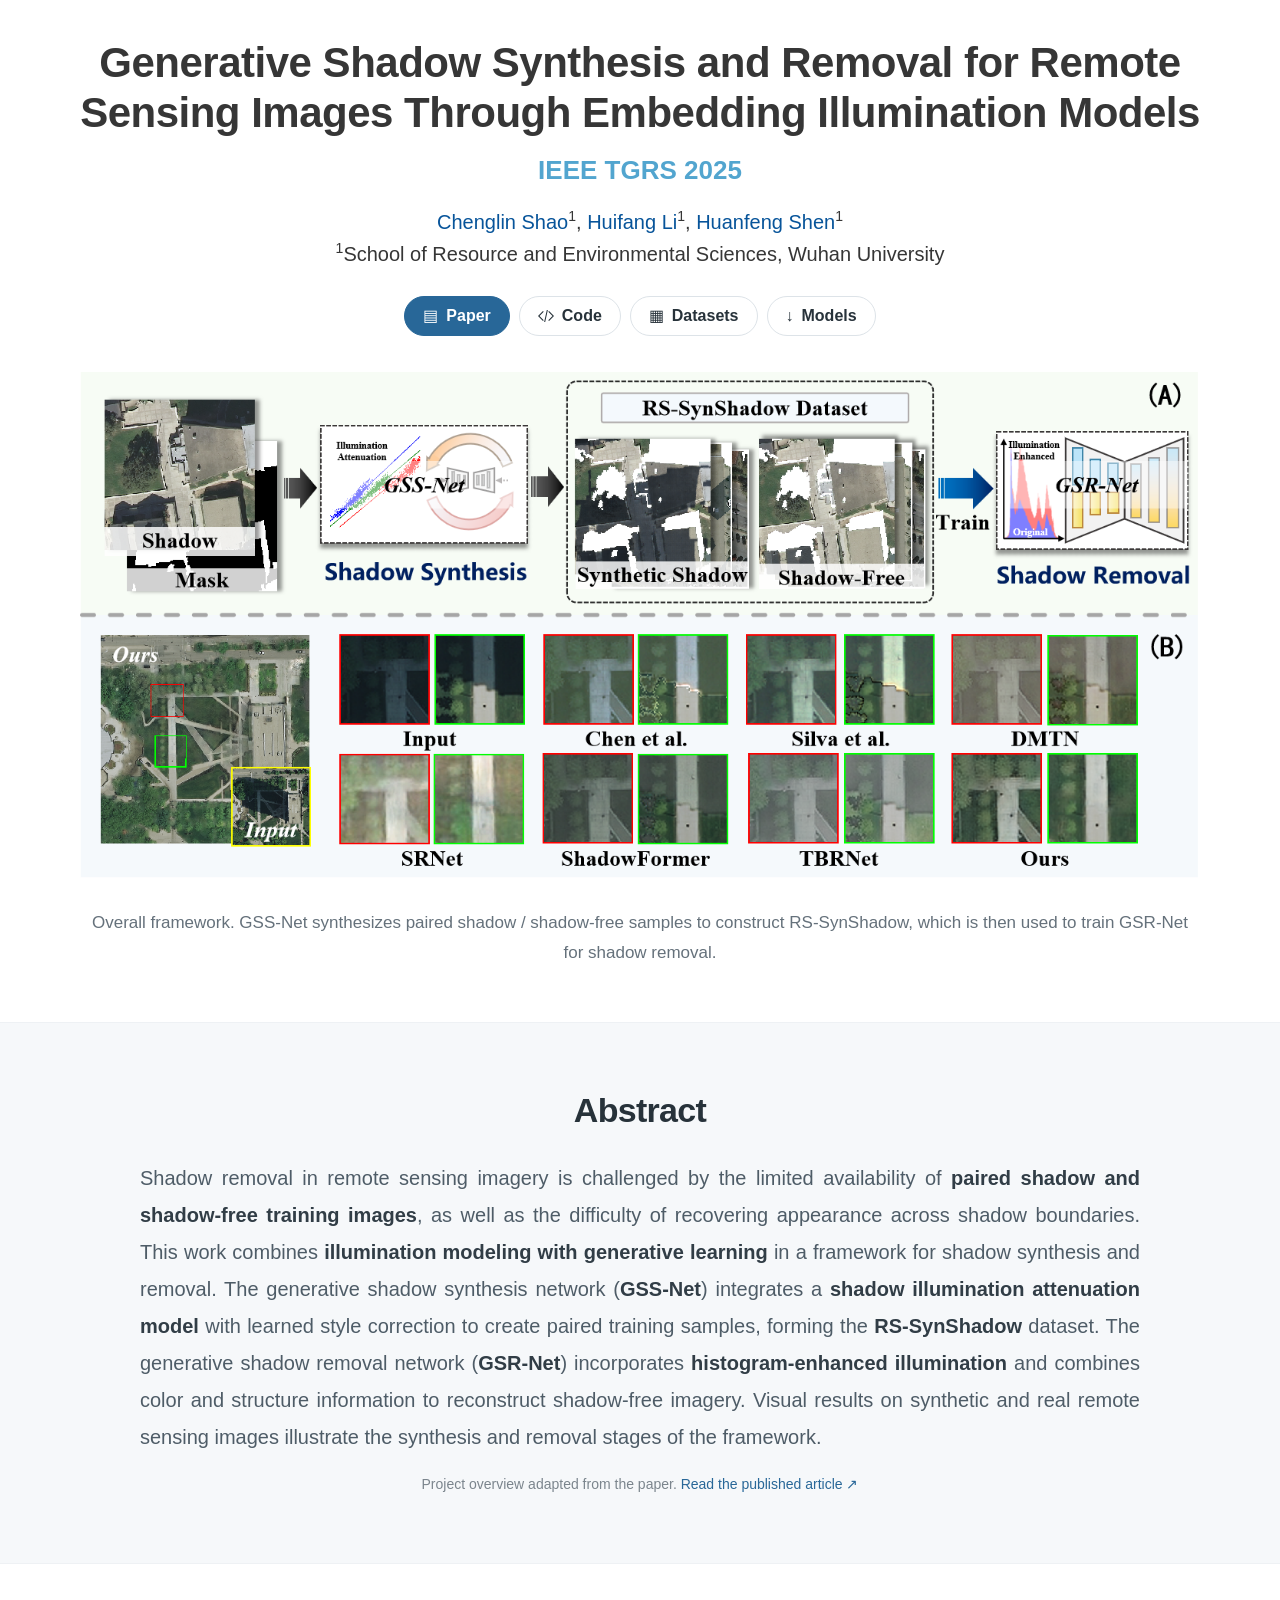
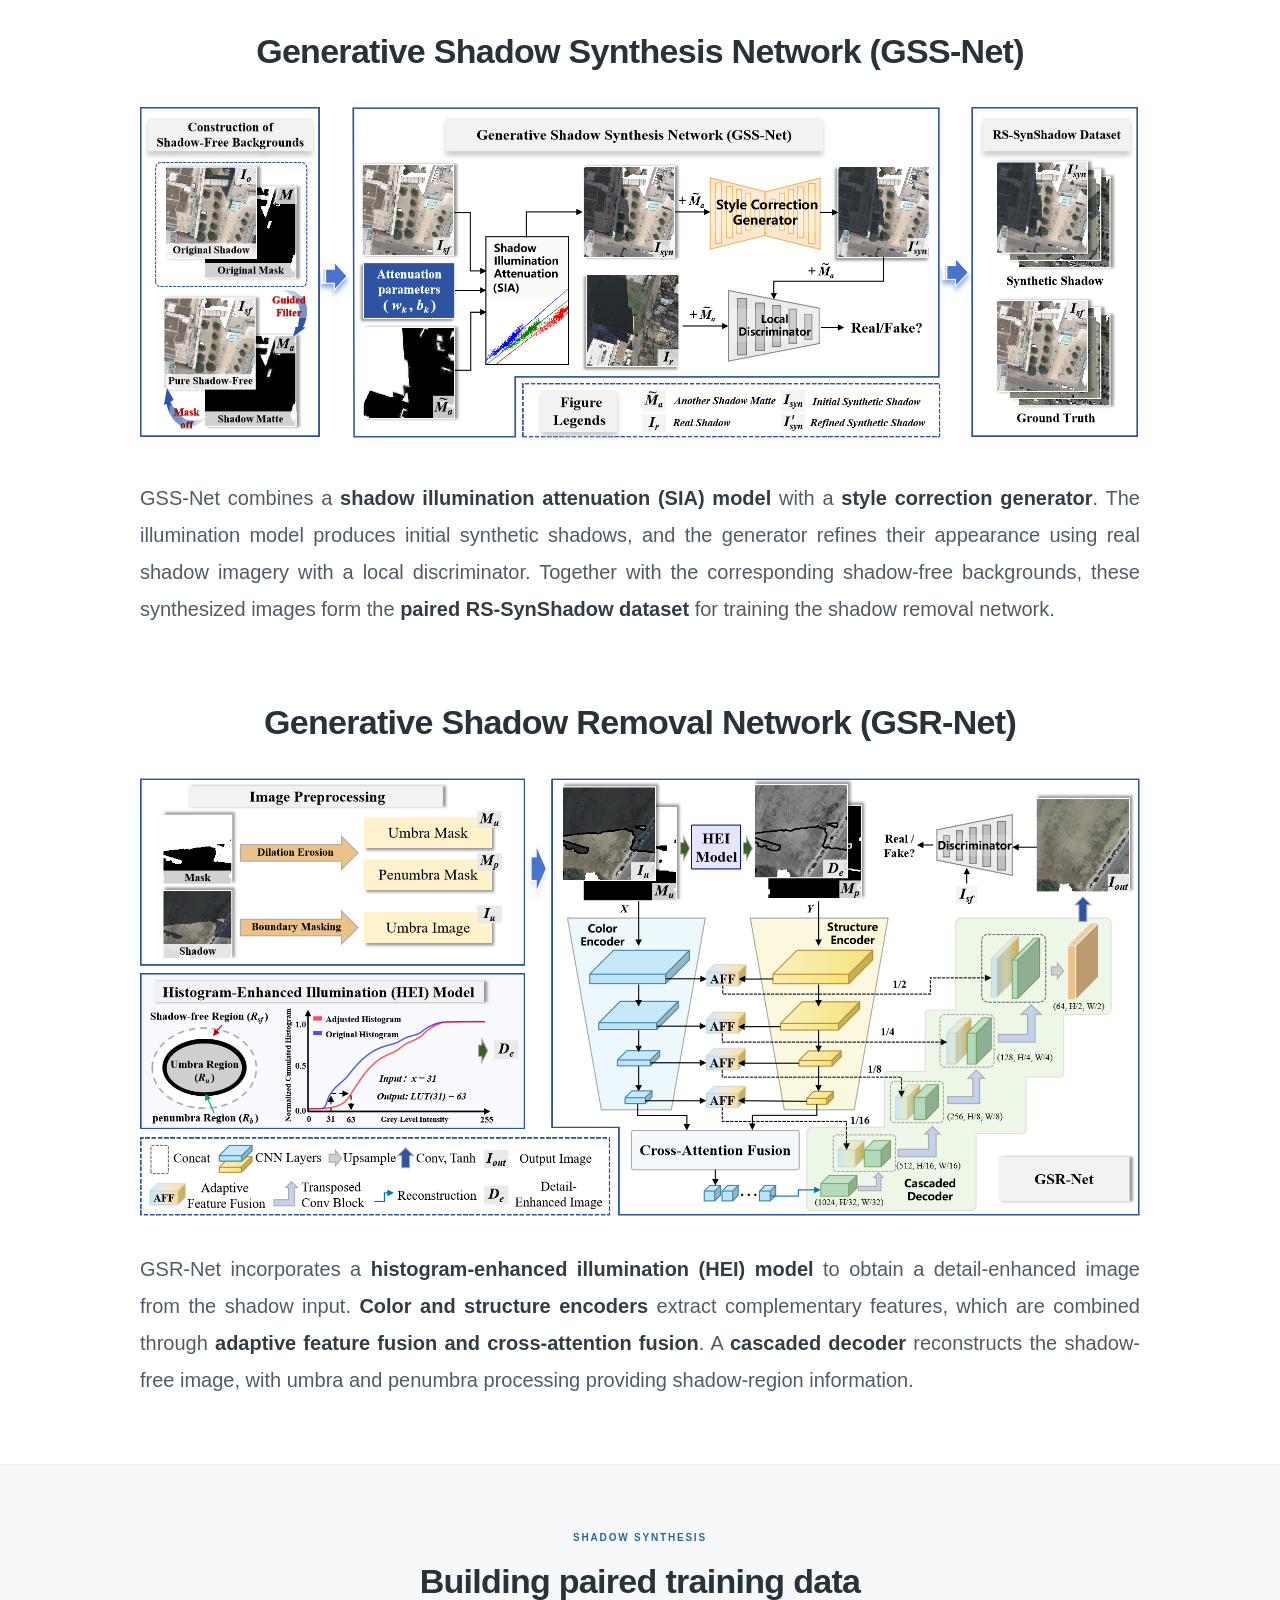
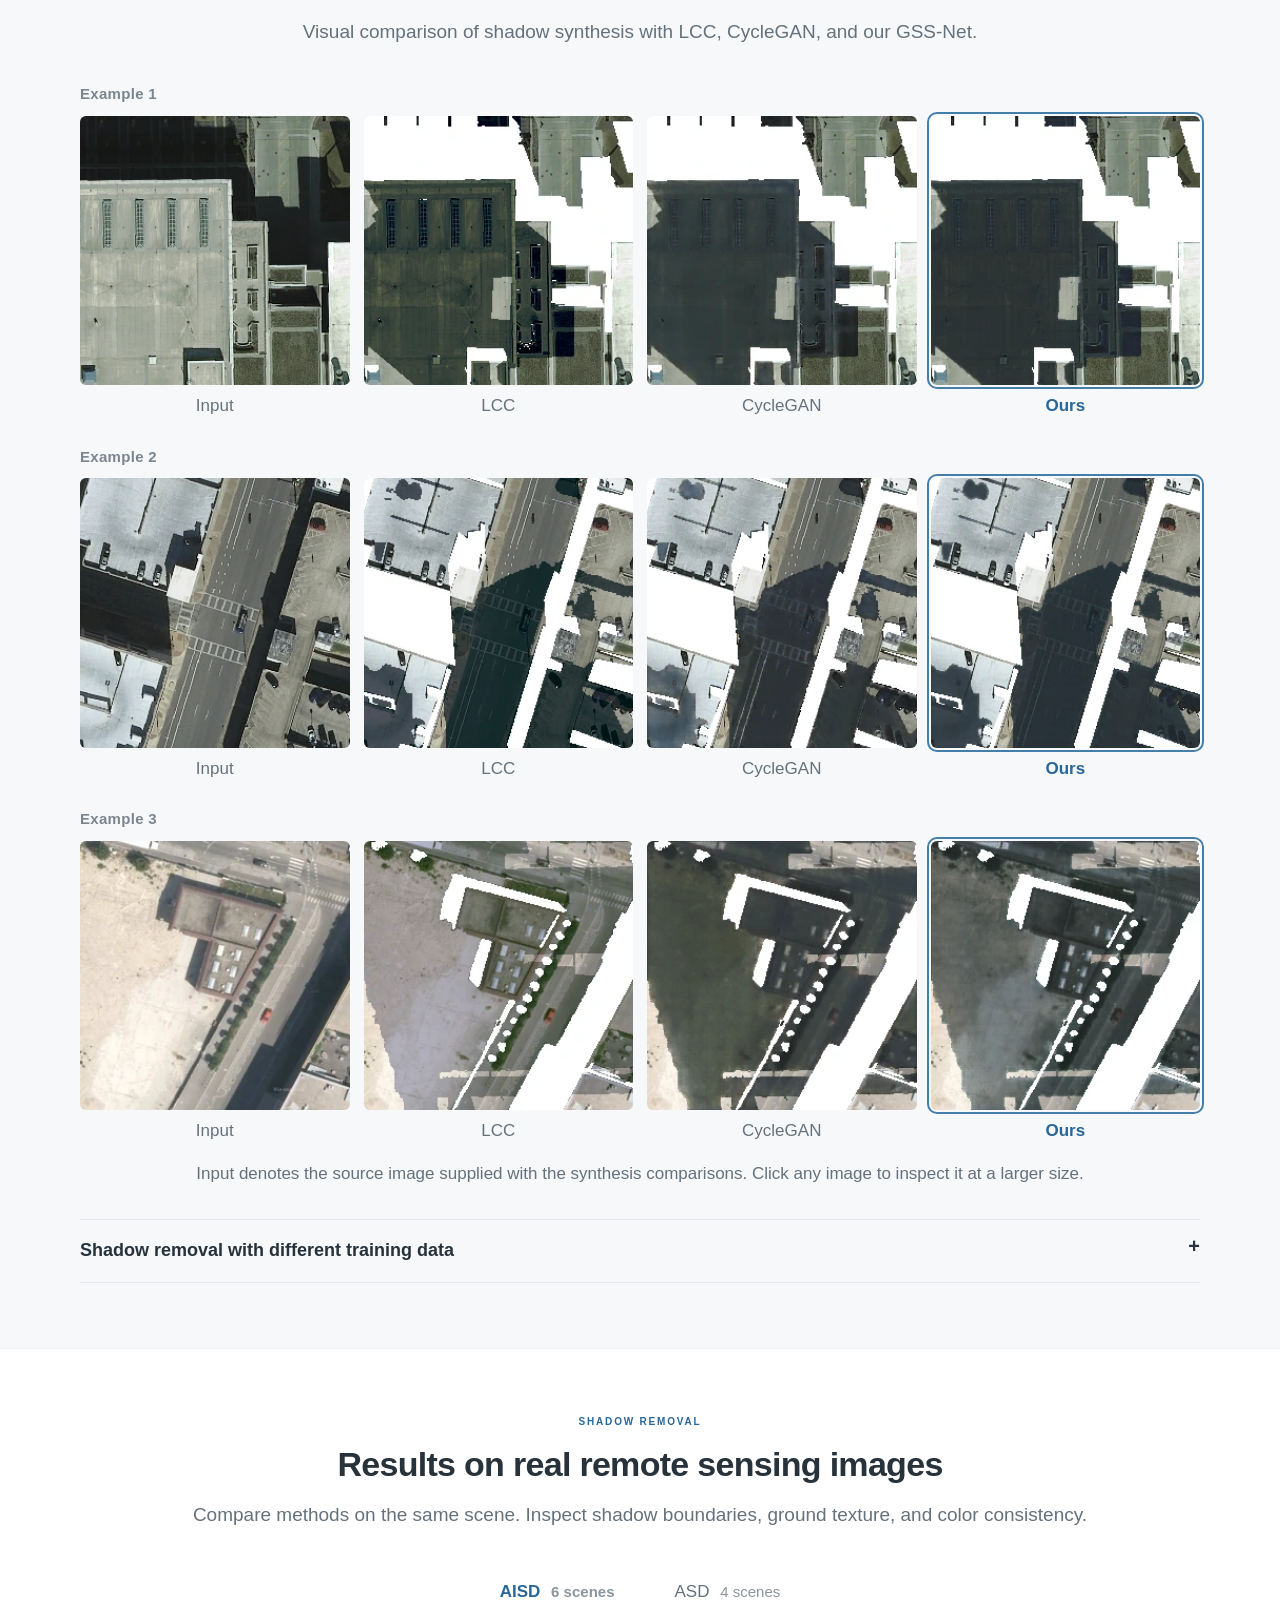
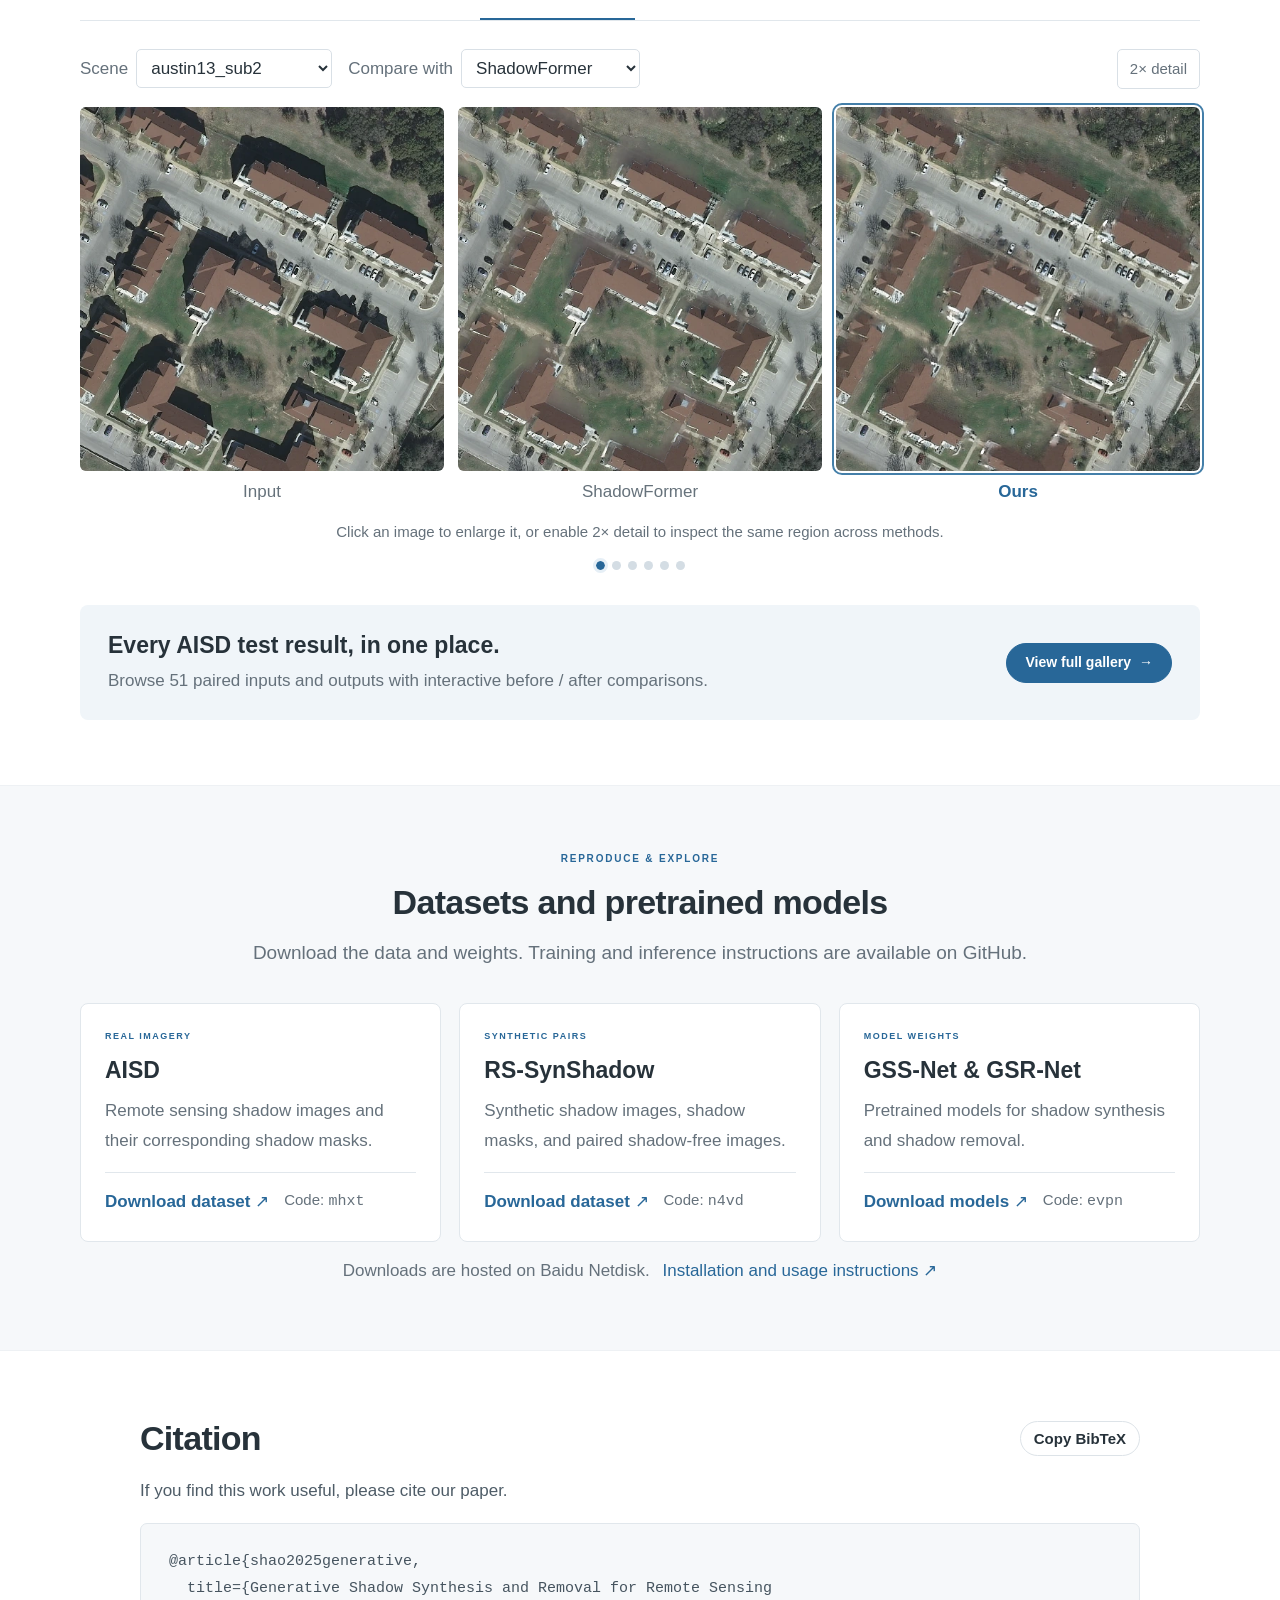
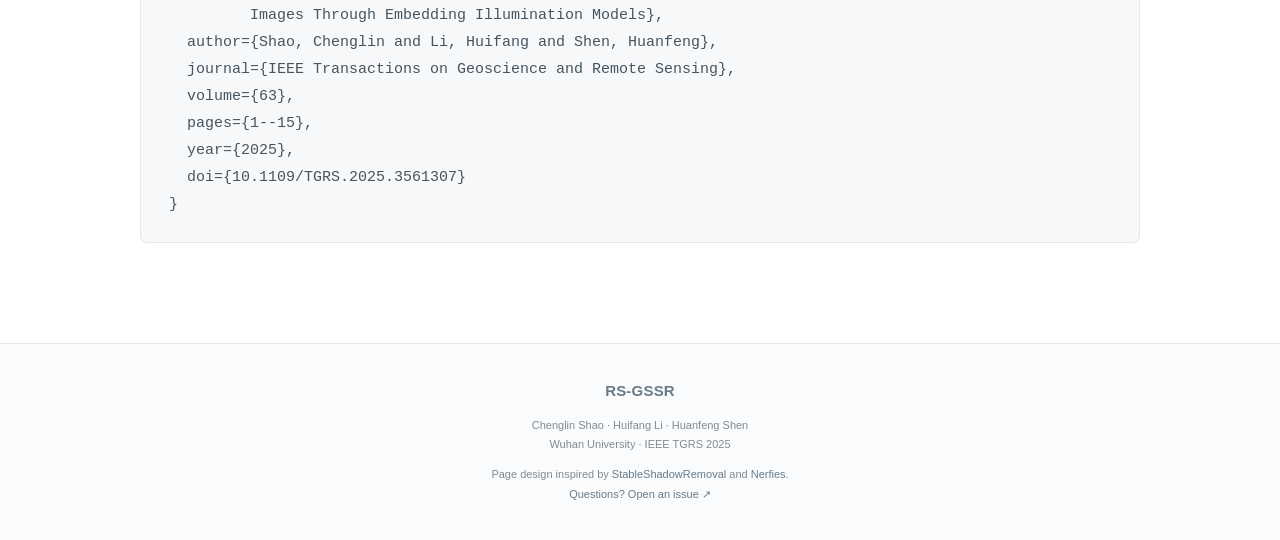
==== docs/index.html @ f8c89192 "Align network figures with explanations and emphasize key concepts" ====
<!doctype html>
<html lang="en">
<head>
  <meta charset="utf-8">
  <meta name="viewport" content="width=device-width, initial-scale=1">
  <meta name="description" content="RS-GSSR: Generative Shadow Synthesis and Removal for Remote Sensing Images Through Embedding Illumination Models. IEEE TGRS 2025. Explore interactive comparisons and all 51 AISD test results.">
  <meta property="og:title" content="RS-GSSR · Shadow Synthesis and Removal">
  <meta property="og:description" content="Illumination modeling meets generative learning for remote sensing imagery. IEEE TGRS 2025.">
  <meta property="og:image" content="https://fzzfrs.github.io/RS-GSSR/assets/social-preview.jpg">
  <meta property="og:url" content="https://fzzfrs.github.io/RS-GSSR/">
  <link rel="canonical" href="https://fzzfrs.github.io/RS-GSSR/">
  <meta name="theme-color" content="#ffffff">
  <title>RS-GSSR | Remote Sensing Shadow Synthesis & Removal</title>
  <link rel="icon" href="favicon.svg" type="image/svg+xml">
  <link rel="stylesheet" href="style.css">
  <link rel="stylesheet" href="publication-header.css">
  <link rel="stylesheet" href="project-content.css?v=20261017-aligned">
  <script src="data.js" defer></script>
  <script src="app.js?v=20261017-framework" defer></script>
</head>
<body class="project-page">
<a class="skip-link" href="#main">Skip to content</a>
<main id="main">
  <section class="hero container">
    <div class="publication-header">
      <h1>Generative Shadow Synthesis and Removal for Remote Sensing Images Through Embedding Illumination Models</h1>
      <p class="venue">IEEE TGRS 2025</p>
      <p class="authors"><span class="author">Chenglin Shao<sup>1</sup></span>, <span class="author"><a href="https://jszy.whu.edu.cn/lihuifang1/en/index/428344/list/index.htm" target="_blank" rel="noopener">Huifang Li</a><sup>1</sup></span>, <span class="author"><a href="https://jszy.whu.edu.cn/shenhuanfeng/zh_CN/index/249089/list/index.htm" target="_blank" rel="noopener">Huanfeng Shen</a><sup>1</sup></span></p>
      <p class="affiliation"><sup>1</sup>School of Resource and Environmental Sciences, Wuhan University</p>
    </div>
    <div class="resource-buttons">
      <a class="button primary" href="https://doi.org/10.1109/TGRS.2025.3561307" target="_blank" rel="noopener"><span aria-hidden="true">▤</span> Paper</a>
      <a class="button" href="https://github.com/fzzfRS/RS-GSSR" target="_blank" rel="noopener"><svg viewBox="0 0 24 24" aria-hidden="true"><path d="M8 5 1 12l7 7m8-14 7 7-7 7M14 3l-4 18"/></svg> Code</a>
      <a class="button" href="#resources"><span aria-hidden="true">▦</span> Datasets</a>
      <a class="button" href="https://pan.baidu.com/s/1l7E_-O6QMoDE_fk4E7_O1A?pwd=evpn" target="_blank" rel="noopener"><span aria-hidden="true">↓</span> Models</a>
    </div>
    <figure class="paper-figure framework-figure"><button class="figure-zoom" data-figure="overview" aria-label="Enlarge framework overview"><img src="assets/figures/overview.webp" width="1460" height="660" alt="Overall framework: GSS-Net shadow synthesis, RS-SynShadow dataset construction, and GSR-Net shadow removal, with visual comparisons." fetchpriority="high"></button><figcaption>Overall framework. GSS-Net synthesizes paired shadow / shadow-free samples to construct RS-SynShadow, which is then used to train GSR-Net for shadow removal.</figcaption></figure>
  </section>

  <section id="abstract" class="section muted-section"><div class="reading-width">
    <h2>Abstract</h2>
    <p>Shadow removal in remote sensing imagery is challenged by the limited availability of <strong>paired shadow and shadow-free training images</strong>, as well as the difficulty of recovering appearance across shadow boundaries. This work combines <strong>illumination modeling with generative learning</strong> in a framework for shadow synthesis and removal. The generative shadow synthesis network (<strong>GSS-Net</strong>) integrates a <strong>shadow illumination attenuation model</strong> with learned style correction to create paired training samples, forming the <strong>RS-SynShadow</strong> dataset. The generative shadow removal network (<strong>GSR-Net</strong>) incorporates <strong>histogram-enhanced illumination</strong> and combines color and structure information to reconstruct shadow-free imagery. Visual results on synthetic and real remote sensing images illustrate the synthesis and removal stages of the framework.</p>
    <p class="abstract-note">Project overview adapted from the paper. <a href="https://doi.org/10.1109/TGRS.2025.3561307" target="_blank" rel="noopener">Read the published article ↗</a></p>
  </div></section>

  <section id="method" class="section container">
    <article id="gss-net" class="network-method">
      <div class="section-heading"><h2>Generative Shadow Synthesis Network (GSS-Net)</h2></div>
      <figure class="paper-figure"><button class="figure-zoom" data-figure="synthesis" aria-label="Enlarge GSS-Net architecture"><img src="assets/figures/synthesis.webp" width="1963" height="662" loading="lazy" alt="GSS-Net architecture: shadow-free background construction, shadow illumination attenuation, style correction, and local discriminator."></button></figure>
      <p class="method-description">GSS-Net combines a <strong>shadow illumination attenuation (SIA) model</strong> with a <strong>style correction generator</strong>. The illumination model produces initial synthetic shadows, and the generator refines their appearance using real shadow imagery with a local discriminator. Together with the corresponding shadow-free backgrounds, these synthesized images form the <strong>paired RS-SynShadow dataset</strong> for training the shadow removal network.</p>
    </article>
    <article id="gsr-net" class="network-method">
      <div class="section-heading"><h2>Generative Shadow Removal Network (GSR-Net)</h2></div>
      <figure class="paper-figure"><button class="figure-zoom" data-figure="removal" aria-label="Enlarge GSR-Net architecture"><img src="assets/figures/removal.webp" width="1916" height="838" loading="lazy" alt="GSR-Net architecture with umbra and penumbra processing, histogram-enhanced illumination, color and structure encoders, and cascaded decoder."></button></figure>
      <p class="method-description">GSR-Net incorporates a <strong>histogram-enhanced illumination (HEI) model</strong> to obtain a detail-enhanced image from the shadow input. <strong>Color and structure encoders</strong> extract complementary features, which are combined through <strong>adaptive feature fusion and cross-attention fusion</strong>. A <strong>cascaded decoder</strong> reconstructs the shadow-free image, with umbra and penumbra processing providing shadow-region information.</p>
    </article>
  </section>

  <section id="synthesis" class="section muted-section"><div class="container">
    <div class="section-heading"><span class="eyebrow">SHADOW SYNTHESIS</span><h2>Building paired training data</h2><p>Visual comparison of shadow synthesis with LCC, CycleGAN, and our GSS-Net.</p></div>
    <div id="synthesis-results"></div>
    <p class="figure-caption">Input denotes the source image supplied with the synthesis comparisons. Click any image to inspect it at a larger size.</p>
    <details class="architecture synthetic-extra"><summary>Shadow removal with different training data <span aria-hidden="true">+</span></summary><div class="architecture-content"><p class="subtle">Additional paper comparisons, using the training-data labels supplied with the original results.</p><div id="synthetic-removal-results"></div></div></details>
  </div></section>

  <section id="results" class="section container">
    <div class="section-heading"><span class="eyebrow">SHADOW REMOVAL</span><h2>Results on real remote sensing images</h2><p>Compare methods on the same scene. Inspect shadow boundaries, ground texture, and color consistency.</p></div>
    <div class="dataset-tabs" role="tablist" aria-label="Result dataset"><button id="tab-aisd" class="dataset-tab active" role="tab" aria-selected="true" aria-controls="panel-aisd" data-dataset="aisd">AISD <span>6 scenes</span></button><button id="tab-asd" class="dataset-tab" role="tab" aria-selected="false" aria-controls="panel-asd" tabindex="-1" data-dataset="asd">ASD <span>4 scenes</span></button></div>
    <div id="panel-aisd" role="tabpanel" aria-labelledby="tab-aisd" class="dataset-panel"></div><div id="panel-asd" role="tabpanel" aria-labelledby="tab-asd" class="dataset-panel" hidden></div>
    <div class="gallery-callout"><div><h3>Every AISD test result, in one place.</h3><p>Browse 51 paired inputs and outputs with interactive before / after comparisons.</p></div><a class="button primary" href="gallery.html">View full gallery <span aria-hidden="true">→</span></a></div>
  </section>

  <section id="resources" class="section muted-section"><div class="container">
    <div class="section-heading"><span class="eyebrow">REPRODUCE & EXPLORE</span><h2>Datasets and pretrained models</h2><p>Download the data and weights. Training and inference instructions are available on GitHub.</p></div>
    <div class="downloads"><article><span class="download-type">REAL IMAGERY</span><h3>AISD</h3><p>Remote sensing shadow images and their corresponding shadow masks.</p><div class="download-bottom"><a href="https://pan.baidu.com/s/19AtO2Y7r5wDZs0PQgA5eug" target="_blank" rel="noopener">Download dataset ↗</a><span>Code: <strong>mhxt</strong></span></div></article><article><span class="download-type">SYNTHETIC PAIRS</span><h3>RS-SynShadow</h3><p>Synthetic shadow images, shadow masks, and paired shadow-free images.</p><div class="download-bottom"><a href="https://pan.baidu.com/s/1iKLqdXszWA9wjqGS_S7h7A?pwd=n4vd" target="_blank" rel="noopener">Download dataset ↗</a><span>Code: <strong>n4vd</strong></span></div></article><article><span class="download-type">MODEL WEIGHTS</span><h3>GSS-Net & GSR-Net</h3><p>Pretrained models for shadow synthesis and shadow removal.</p><div class="download-bottom"><a href="https://pan.baidu.com/s/1l7E_-O6QMoDE_fk4E7_O1A?pwd=evpn" target="_blank" rel="noopener">Download models ↗</a><span>Code: <strong>evpn</strong></span></div></article></div>
    <p class="figure-caption">Downloads are hosted on Baidu Netdisk. <a href="https://github.com/fzzfRS/RS-GSSR#-environment-and-installation" target="_blank" rel="noopener">Installation and usage instructions ↗</a></p>
  </div></section>

  <section id="citation" class="section reading-width"><div class="citation-heading"><h2>Citation</h2><button id="copy-citation" class="button small" type="button">Copy BibTeX</button></div><p>If you find this work useful, please cite our paper.</p>
<pre class="citation"><code id="bibtex">@article{shao2025generative,
  title={Generative Shadow Synthesis and Removal for Remote Sensing
         Images Through Embedding Illumination Models},
  author={Shao, Chenglin and Li, Huifang and Shen, Huanfeng},
  journal={IEEE Transactions on Geoscience and Remote Sensing},
  volume={63},
  pages={1--15},
  year={2025},
  doi={10.1109/TGRS.2025.3561307}
}</code></pre><p id="copy-status" class="copy-status" role="status"></p></section>
</main>
<footer class="footer"><a class="wordmark" href="index.html">RS-GSSR</a><p>Chenglin Shao · Huifang Li · Huanfeng Shen<br>Wuhan University · IEEE TGRS 2025</p><p>Page design inspired by <a href="https://hiahia1369.github.io/project/StableShadowRemoval/" target="_blank" rel="noopener">StableShadowRemoval</a> and <a href="https://nerfies.github.io/" target="_blank" rel="noopener">Nerfies</a>.<br><a href="https://github.com/fzzfRS/RS-GSSR/issues" target="_blank" rel="noopener">Questions? Open an issue ↗</a></p></footer>
<dialog id="image-dialog" aria-label="Enlarged figure"><button class="dialog-close" aria-label="Close enlarged figure">×</button><img alt=""><p></p></dialog>
</body></html>
---- docs/style.css ----
:root{--ink:#27323a;--subtle:#65717b;--blue:#286798;--blue-dark:#1e537e;--line:#e1e7ec;--wash:#f6f8fa;--radius:8px}*{box-sizing:border-box}html{scroll-behavior:smooth;scroll-padding-top:84px}body{margin:0;background:#fff;color:var(--ink);font-family:Inter,"Segoe UI",Arial,sans-serif;font-size:16px;line-height:1.65}a{color:var(--blue);text-decoration:none}a:hover{text-decoration:underline}button,input,select{font:inherit}button,a,input,select,summary{-webkit-tap-highlight-color:transparent}:focus-visible{outline:3px solid #5ba2d4;outline-offset:4px}button{cursor:pointer}img{display:block;max-width:100%;height:auto}figure{margin:0}h1,h2,h3,p{margin-top:0}h2{font-size:30px;line-height:1.25;letter-spacing:-.7px;font-weight:650}h3{font-size:18px;line-height:1.4;font-weight:600}p{margin-bottom:16px}.container{width:min(1120px,calc(100% - 64px));margin-inline:auto}.reading-width{width:min(840px,calc(100% - 64px));margin-inline:auto}.site-header{height:62px;border-bottom:1px solid var(--line);background:rgba(255,255,255,.97);position:sticky;top:0;z-index:20;backdrop-filter:blur(12px)}.nav-wrap{height:100%;width:min(1200px,calc(100% - 48px));margin:auto;display:flex;align-items:center;justify-content:space-between;gap:20px}.wordmark{color:var(--ink);font-weight:750;letter-spacing:.2px;font-size:17px;display:inline-flex;align-items:center;gap:9px;white-space:nowrap}.wordmark:hover{text-decoration:none}.brand-symbol{width:20px;height:20px;border-radius:4px;background:linear-gradient(90deg,#657d6b 0 45%,white 45% 55%,#c5d8af 55%);border:1px solid #a4b4a2}.nav-links{display:flex;gap:27px;font-size:13px}.nav-links a{color:#5b6872}.nav-links a:last-child{color:var(--blue);font-weight:600}.hero{text-align:center;padding-top:44px;padding-bottom:54px}.venue{color:var(--blue);font-size:11px;font-weight:700;letter-spacing:1.65px;margin-bottom:19px}.hero h1{font-size:37px;line-height:1.22;font-weight:650;letter-spacing:-1.2px;margin-bottom:22px;color:#243039}.hero h1 span{font-size:.87em;font-weight:500;color:#4d5b65}.authors{display:flex;gap:26px;justify-content:center;font-size:18px;margin-bottom:3px}.authors span{color:var(--blue)}.affiliation{font-size:14px;color:var(--subtle);margin-bottom:23px}.resource-buttons{display:flex;gap:9px;justify-content:center;margin-bottom:36px}.button{display:inline-flex;align-items:center;justify-content:center;gap:8px;min-height:40px;padding:8px 18px;border-radius:24px;border:1px solid #dde3e8;background:white;color:var(--ink);font-size:14px;font-weight:550;line-height:1.4;white-space:nowrap;transition:background .15s,transform .15s}.button:hover{background:#eef3f7;text-decoration:none;transform:translateY(-1px)}.button svg{width:16px;height:16px;fill:none;stroke:currentColor;stroke-width:1.6}.button.primary{background:var(--blue);border-color:var(--blue);color:white}.button.primary:hover{background:var(--blue-dark)}.hero-showcase{display:grid;grid-template-columns:repeat(3,1fr);gap:16px}.hero-example{min-width:0}.hero-example>p{font-size:12px;text-align:left;color:var(--subtle);margin:7px 0 0}.compare{position:relative;aspect-ratio:1;overflow:hidden;background:#e5eae8;border-radius:var(--radius);isolation:isolate;--split:50%}.compare>img{position:absolute;width:100%;height:100%;inset:0;object-fit:contain}.compare>.compare-input{clip-path:inset(0 calc(100% - var(--split)) 0 0);z-index:1}.compare::after{content:"";position:absolute;top:0;bottom:0;left:var(--split);width:2px;background:white;box-shadow:0 0 3px #0006;z-index:2;pointer-events:none}.compare-label{position:absolute;top:12px;left:12px;background:#17252bc9;color:white;padding:3px 9px;border-radius:4px;font-size:11px;letter-spacing:.2px;z-index:3;pointer-events:none}.compare-label.after{left:auto;right:12px;background:#fffef2eb;color:#27382c}.compare-handle{position:absolute;top:50%;left:var(--split);transform:translate(-50%,-50%);width:34px;height:34px;background:#fffc;border:2px solid white;color:#344b56;border-radius:50%;display:grid;place-items:center;font-size:19px;z-index:4;box-shadow:0 1px 8px #0003;pointer-events:none}.compare input[type=range]{position:absolute;inset:0;width:100%;height:100%;opacity:0;margin:0;cursor:ew-resize;z-index:5;touch-action:pan-y}.compare:focus-within{outline:3px solid #75b3df;outline-offset:3px}.figure-caption{font-size:12px;line-height:1.65;text-align:center;color:var(--subtle);margin:14px 0 0}.figure-caption a{margin-left:8px}.drag-icon{font-size:17px;margin-right:5px}.hero-summary{font-size:19px;font-weight:550;margin:28px 0 0;line-height:1.65}.hero-summary span{font-size:14px;font-weight:400;color:var(--subtle)}.section{padding-top:65px;padding-bottom:65px}.muted-section{background:var(--wash);border-top:1px solid #eef1f4;border-bottom:1px solid #eef1f4}.reading-width h2{text-align:center}.reading-width>p{text-align:justify;color:#4e5c67;line-height:1.9}.abstract-note{font-size:12px!important;text-align:center!important;margin-bottom:0!important;color:#7b858d!important}.section-heading{text-align:center;max-width:860px;margin:0 auto 34px}.section-heading h2{margin-bottom:12px}.section-heading p{font-size:15px;color:var(--subtle);margin-bottom:0}.eyebrow{display:block;color:var(--blue);font-size:10px;font-weight:750;letter-spacing:1.8px;margin-bottom:12px}.paper-figure{border:1px solid var(--line);padding:16px 16px 11px;border-radius:8px;background:white}.figure-zoom{padding:0;background:transparent;border:0;width:100%;cursor:zoom-in}.paper-figure figcaption{font-size:12px;color:var(--subtle);text-align:center;margin-top:14px}.method-notes{display:grid;grid-template-columns:1fr 1fr;gap:44px;margin-top:30px}.method-notes h3{font-size:16px;margin-bottom:10px}.method-notes h3 span{font-size:12px;color:var(--blue);margin-right:9px}.method-notes p{font-size:14px;color:var(--subtle);margin-bottom:0}.architecture{margin-top:30px;border-top:1px solid var(--line);border-bottom:1px solid var(--line)}.architecture summary{cursor:pointer;padding:16px 0;list-style:none;font-size:14px;font-weight:550;display:flex;justify-content:space-between}.architecture summary::-webkit-details-marker{display:none}.architecture summary span{font-size:20px;line-height:1}.architecture[open] summary span{transform:rotate(45deg)}.architecture-content{padding:10px 0 24px}.architecture-content h3{margin-top:18px}.architecture-content img{background:white}.subtle{color:var(--subtle);font-size:13px}.synthesis-row{margin-top:24px}.synthesis-row:first-child{margin-top:0}.image-grid{display:grid;grid-template-columns:repeat(var(--cols,4),1fr);gap:14px}.result-cell{min-width:0;margin:0}.image-button{position:relative;overflow:hidden;border:0;border-radius:6px;background:#e8edeb;padding:0;display:block;width:100%;aspect-ratio:1;cursor:zoom-in}.image-button img{width:100%;height:100%;object-fit:contain}.result-cell figcaption{text-align:center;margin-top:7px;font-size:12px;color:#66727b}.result-cell.ours figcaption{font-weight:700;color:var(--blue)}.result-cell.ours .image-button{outline:2px solid #447fa9;outline-offset:2px}.example-label{font-size:11px;font-weight:650;color:#7b858e;margin-bottom:9px;letter-spacing:.3px}.synthetic-extra .image-grid{gap:10px}.dataset-tabs{display:flex;justify-content:center;border-bottom:1px solid var(--line);gap:20px;margin-bottom:28px}.dataset-tab{padding:12px 20px;background:transparent;border:0;border-bottom:2px solid transparent;color:var(--subtle);font-size:15px}.dataset-tab span{font-size:11px;margin-left:6px;color:#8a959d}.dataset-tab.active{color:var(--blue);border-bottom-color:var(--blue);font-weight:650}.dataset-panel[hidden]{display:none}.comparison-controls{display:flex;gap:16px;align-items:center;flex-wrap:wrap;margin-bottom:18px}.comparison-controls label{font-size:12px;color:var(--subtle);display:flex;gap:8px;align-items:center}.comparison-controls select,select,input[type=search]{border:1px solid #d9e0e6;border-radius:5px;color:var(--ink);background:white;padding:8px 30px 8px 10px;font-size:13px;max-width:100%}.detail-toggle{margin-left:auto;border:1px solid #d9e0e6;border-radius:5px;background:white;color:var(--subtle);padding:7px 12px;font-size:12px}.detail-toggle[aria-pressed=true]{background:#e8f1f8;color:var(--blue);border-color:#91b7d2}.comparison-grid{--cols:3}.comparison-grid.detail-mode img{transform:scale(2);transform-origin:var(--origin,50% 50%)}.detail-help{font-size:12px;color:var(--subtle);text-align:center;margin:14px 0 0;min-height:20px}.scene-pills{display:flex;gap:7px;flex-wrap:wrap;justify-content:center;margin-top:16px}.scene-pill{width:9px;height:9px;padding:0;background:#d4dde4;border:0;border-radius:50%}.scene-pill.active{background:var(--blue);outline:3px solid #e6eff6}.gallery-callout{margin-top:35px;padding:24px 28px;border-radius:8px;background:#f0f5f9;display:flex;justify-content:space-between;align-items:center;gap:24px}.gallery-callout h3{font-size:17px;margin:0 0 5px}.gallery-callout p{font-size:13px;color:var(--subtle);margin:0}.downloads{display:grid;grid-template-columns:repeat(3,1fr);gap:18px}.downloads article{border:1px solid var(--line);background:white;border-radius:8px;padding:25px 24px;display:flex;flex-direction:column}.download-type{font-size:9px;font-weight:750;letter-spacing:1.5px;color:var(--blue);margin-bottom:10px}.downloads h3{font-size:20px;margin-bottom:10px}.downloads p{font-size:13px;color:var(--subtle);line-height:1.7;flex:1}.download-bottom{border-top:1px solid var(--line);padding-top:15px;display:flex;flex-wrap:wrap;gap:6px 15px;align-items:center}.download-bottom a{font-size:13px;font-weight:550}.download-bottom span{color:var(--subtle);font-size:11px}.download-bottom strong{font-weight:500;font-family:monospace}.citation-heading{display:flex;justify-content:space-between;align-items:center;margin-bottom:15px}.citation-heading h2{margin:0}.button.small{min-height:34px;padding:6px 13px;font-size:12px}.citation-heading+p{font-size:14px;text-align:left}.citation{padding:24px 28px;background:var(--wash);border:1px solid var(--line);border-radius:7px;font-family:Consolas,monospace;font-size:12px;line-height:1.8;overflow-x:auto;color:#46545f}.copy-status{font-size:12px!important;text-align:right!important;min-height:20px;margin:0!important;line-height:1.4!important}.footer{padding:35px 30px;border-top:1px solid var(--line);background:#fafbfc;text-align:center;font-size:11px;color:#818a92}.footer>.wordmark{font-size:15px;margin-bottom:12px}.footer p{line-height:1.8;margin-bottom:10px}.footer p:last-child{margin-bottom:0}.footer a{color:#687b89}.footer.compact{display:flex;justify-content:center;gap:30px;padding:24px}.footer.compact p{margin:0}dialog{width:min(1400px,95vw);max-height:94vh;border:1px solid var(--line);border-radius:10px;padding:42px 20px 20px;box-shadow:0 15px 80px #0003}dialog::backdrop{background:#14222ccc;backdrop-filter:blur(4px)}dialog img{max-height:78vh;object-fit:contain;margin:auto}dialog p{text-align:center;font-size:13px;color:var(--subtle);margin:12px 0 0}.dialog-close{position:absolute;right:12px;top:6px;background:transparent;border:0;font-size:28px;color:#5f6c76;width:34px;height:34px}.back-link{font-size:13px}.gallery-main{padding-top:40px;padding-bottom:60px}.gallery-intro{margin-bottom:30px}.gallery-intro h1{font-size:34px;letter-spacing:-.8px;line-height:1.3;display:flex;gap:16px;align-items:center;margin-bottom:10px}.gallery-intro p{font-size:14px;color:var(--subtle);margin:0}.gallery-intro .eyebrow{margin-bottom:8px}.count-badge{font-size:11px;letter-spacing:0;font-weight:500;background:#eef4f8;border:1px solid #d8e5ed;color:var(--blue);padding:4px 9px;border-radius:15px}.gallery-layout{display:grid;grid-template-columns:240px 1fr;gap:30px;align-items:start}.scene-sidebar{border:1px solid var(--line);border-radius:8px;overflow:hidden;background:var(--wash)}.filter-controls{padding:15px;border-bottom:1px solid var(--line)}.filter-controls label{font-size:11px;font-weight:600;display:block;margin-bottom:5px}.filter-controls select,.filter-controls input{width:100%;height:36px}.filter-controls input{padding-right:10px;margin-top:9px}.filter-controls p{font-size:11px;color:var(--subtle);margin:8px 0 0}.scene-list{max-height:600px;overflow-y:auto;padding:8px;scrollbar-width:thin}.scene-item{display:flex;align-items:center;gap:10px;border:1px solid transparent;background:transparent;padding:6px;width:100%;border-radius:5px;text-align:left;margin-bottom:3px;min-height:62px}.scene-item:hover{background:#eaf0f5}.scene-item.active{background:#e5eef5;border-color:#b3cbdc}.scene-item img{width:50px;height:50px;object-fit:cover;border-radius:3px}.scene-item span{font-size:10px;overflow-wrap:anywhere;color:#4a5965;line-height:1.5}.scene-item span small{display:block;color:#83919b;font-size:10px}.gallery-viewer{min-width:0;position:sticky;top:86px}.viewer-heading{display:flex;justify-content:space-between;align-items:center;margin-bottom:16px;gap:15px}.viewer-heading h2{font-size:20px;letter-spacing:-.3px;margin:0;overflow-wrap:anywhere}.viewer-heading p{font-size:11px;color:var(--subtle);margin:3px 0 0}.scene-nav{display:flex;gap:7px}.icon-button{width:35px;height:35px;border:1px solid var(--line);border-radius:6px;background:white;color:var(--ink);flex-shrink:0}.icon-button:hover{background:var(--wash)}.icon-button:disabled{opacity:.4;cursor:default}.gallery-viewer .compare{max-width:720px;margin:auto}.viewer-bottom{display:flex;justify-content:space-between;gap:20px;font-size:11px;color:var(--subtle);margin-top:14px}.viewer-bottom a{white-space:nowrap}.gallery-empty{padding:60px 20px;text-align:center;font-size:14px;color:var(--subtle)}.sr-only,.skip-link{position:absolute;width:1px;height:1px;padding:0;margin:-1px;overflow:hidden;clip:rect(0,0,0,0);white-space:nowrap;border:0}.skip-link:focus{position:fixed;top:10px;left:10px;z-index:100;width:auto;height:auto;clip:auto;padding:10px;background:white}.gallery-viewer.empty .viewer-heading,.gallery-viewer.empty #gallery-comparison,.gallery-viewer.empty .viewer-bottom{display:none}body.dialog-open{overflow:hidden}
@media(min-width:1500px){.container{width:min(1180px,calc(100% - 80px))}.hero h1{font-size:40px}.gallery-layout{grid-template-columns:250px 1fr}}
@media(max-width:900px){.hero h1{font-size:31px}.desktop-break{display:none}.hero-showcase{gap:12px}.container{width:calc(100% - 40px)}.nav-links{gap:18px}.gallery-layout{grid-template-columns:200px 1fr;gap:20px}.viewer-bottom{flex-direction:column;gap:6px}.downloads{gap:12px}.downloads article{padding:20px 17px}.comparison-controls{gap:10px}.detail-toggle{margin-left:0}.hero{padding-top:34px}}
@media(max-width:640px){body{font-size:15px}.container,.reading-width{width:calc(100% - 32px)}.site-header{height:56px}.nav-wrap{width:calc(100% - 32px)}.nav-links{gap:16px}.nav-links a{display:none}.nav-links a:last-child{display:block}.hero{padding-top:29px;padding-bottom:35px}.venue{font-size:8px;line-height:1.8;letter-spacing:1.3px;max-width:320px;margin:0 auto 15px}.hero h1{font-size:27px;letter-spacing:-.8px;line-height:1.23;margin-bottom:18px}.hero h1 span{font-size:.82em}.authors{font-size:14px;gap:16px;flex-wrap:wrap;row-gap:0}.affiliation{font-size:11px;margin-top:6px;margin-bottom:20px}.resource-buttons{gap:6px;flex-wrap:wrap;margin-bottom:26px}.button{font-size:12px;padding:8px 13px;min-height:36px}.hero-showcase{grid-template-columns:1fr;gap:18px;max-width:400px;margin:auto}.hero-example:nth-child(n+2){display:none}.hero-example>p{text-align:center}.compare-label{font-size:10px;top:10px;left:10px}.compare-label.after{left:auto;right:10px}.figure-caption{font-size:11px}.figure-caption a{display:inline-block;margin-left:0}.hero-summary{font-size:16px;margin-top:23px}.hero-summary span{display:block;margin-top:6px;font-size:12px}.section{padding-top:40px;padding-bottom:40px}h2{font-size:25px}.reading-width>p{font-size:14px;line-height:1.85;text-align:left}.section-heading{margin-bottom:24px}.section-heading p{font-size:13px}.eyebrow{font-size:9px;margin-bottom:9px}.paper-figure{padding:7px}.paper-figure figcaption{font-size:10px;margin-top:8px;padding:0 5px 5px}.method-notes{grid-template-columns:1fr;gap:20px;margin-top:24px}.method-notes p{font-size:13px}.method-notes h3{font-size:15px;margin-bottom:7px}.image-grid{gap:8px;grid-template-columns:repeat(2,1fr)}.comparison-grid{grid-template-columns:repeat(3,1fr);gap:7px}.result-cell figcaption{font-size:10px;line-height:1.4}.image-button{border-radius:4px}.comparison-controls label{width:100%;justify-content:space-between}.comparison-controls select{max-width:75%;width:75%;font-size:12px}.detail-toggle{margin-left:auto}.dataset-tab{padding:10px 17px}.dataset-tabs{gap:10px;margin-bottom:20px}.dataset-tab span{font-size:10px}.gallery-callout{flex-direction:column;align-items:flex-start;padding:20px;gap:15px}.gallery-callout h3{font-size:16px}.downloads{grid-template-columns:1fr;gap:12px}.downloads article{padding:20px}.downloads p{margin-bottom:14px}.download-bottom{justify-content:space-between}.citation{padding:18px 15px;font-size:10px}.footer{padding:28px 20px}.gallery-intro h1{font-size:27px;flex-wrap:wrap;gap:10px}.gallery-main{padding-top:28px}.gallery-layout{display:flex;flex-direction:column-reverse;gap:25px}.gallery-viewer,.scene-sidebar{width:100%;position:static}.scene-list{display:grid;grid-template-columns:repeat(2,1fr);max-height:400px;gap:3px}.scene-item{margin:0;gap:7px}.filter-controls{display:grid;grid-template-columns:1fr 1fr;gap:7px}.filter-controls label{grid-column:1/-1;margin-bottom:0}.filter-controls input{margin:0}.filter-controls p{grid-column:1/-1;margin:0}.filter-controls select,.filter-controls input{min-width:0}.viewer-heading h2{font-size:17px}.viewer-bottom{font-size:10px}.gallery-page .compare{border-radius:6px}.footer.compact{gap:15px;font-size:10px}.synthetic-extra .image-grid{grid-template-columns:repeat(3,1fr)}}
@media(prefers-reduced-motion:reduce){html{scroll-behavior:auto}*,*::before,*::after{transition:none!important}}
---- docs/publication-header.css ----
/* Publication masthead, following the StableShadowRemoval reference. */
.hero {
  padding-top: 38px;
}

.publication-header {
  width: min(1320px, calc(100vw - 64px));
  margin-left: 50%;
  transform: translateX(-50%);
  text-align: center;
}

.publication-header h1 {
  margin: 0 0 12px;
  color: #363636;
  font-size: 42px;
  font-weight: 700;
  line-height: 1.2;
  letter-spacing: -0.5px;
  text-wrap: balance;
}

.publication-header .venue {
  margin: 0 0 17px;
  max-width: none;
  color: #52a5cf;
  font-size: 26px;
  font-weight: 600;
  line-height: 1.5;
  letter-spacing: 0;
}

.publication-header .authors {
  display: block;
  margin: 0;
  color: #363636;
  font-size: 20px;
  font-weight: 400;
  line-height: 1.5;
}

.publication-header .author {
  color: #07549a;
  white-space: nowrap;
}

.publication-header .author a {
  color: inherit;
}

.publication-header sup {
  color: #363636;
  font-size: 70%;
  line-height: 0;
  vertical-align: super;
}

.publication-header .affiliation {
  margin: 2px 0 27px;
  color: #363636;
  font-size: 20px;
  font-weight: 400;
  line-height: 1.5;
}

@media (max-width: 900px) {
  .publication-header {
    width: calc(100vw - 40px);
  }

  .publication-header h1 {
    font-size: 34px;
  }
}

@media (max-width: 640px) {
  .hero {
    padding-top: 28px;
  }

  .publication-header {
    width: 100%;
    margin-left: 0;
    transform: none;
  }

  .publication-header h1 {
    font-size: 28px;
    letter-spacing: -0.4px;
    margin-bottom: 12px;
  }

  .publication-header .venue {
    font-size: 23px;
    margin-bottom: 14px;
  }

  .publication-header .authors {
    font-size: 16px;
    line-height: 1.8;
  }

  .publication-header .affiliation {
    font-size: 16px;
    line-height: 1.5;
    margin: 3px 0 23px;
  }
}
---- docs/project-content.css ----
/* Larger reading typography for the academic project page. */
body {
  font-size: 18px;
}

h2 {
  font-size: 34px;
  line-height: 1.3;
}

.reading-width {
  width: min(1000px, calc(100% - 64px));
}

.reading-width > p,
.method-description {
  font-size: 20px;
  line-height: 1.85;
}

.resource-buttons .button {
  font-size: 16px;
}

.paper-figure {
  padding: 0;
  border: 0;
}

.framework-figure {
  margin-top: 8px;
}

.paper-figure figcaption,
.figure-caption {
  font-size: 17px;
  line-height: 1.75;
}

.paper-figure figcaption {
  margin-top: 20px;
}

.section-heading {
  max-width: 1050px;
}

.section-heading p {
  font-size: 19px;
  line-height: 1.75;
}

.network-method + .network-method {
  margin-top: 72px;
}

.network-method {
  width: 100%;
  max-width: 1000px;
  margin-inline: auto;
}

.network-method .paper-figure {
  width: 100%;
}

.method-description {
  max-width: 1000px;
  margin: 26px auto 0;
  color: #4e5c67;
  text-align: justify;
}

#abstract p strong,
.method-description strong {
  font-weight: 700;
  color: #313d46;
}

.result-cell figcaption,
.comparison-controls label,
.comparison-controls select,
.dataset-tab {
  font-size: 17px;
}

.dataset-tab span,
.detail-toggle,
.detail-help,
.example-label,
.subtle {
  font-size: 15px;
}

.architecture summary {
  font-size: 18px;
}

.downloads h3,
.gallery-callout h3 {
  font-size: 23px;
}

.downloads p,
.gallery-callout p {
  font-size: 17px;
  line-height: 1.75;
}

.download-bottom a,
.citation-heading + p {
  font-size: 17px;
}

.download-bottom span,
.citation,
.button.small {
  font-size: 15px;
}

.reading-width > .abstract-note {
  font-size: 14px !important;
}

@media (max-width: 640px) {
  h2 {
    font-size: 27px;
  }

  .reading-width {
    width: calc(100% - 32px);
  }

  .reading-width > p,
  .method-description {
    font-size: 18px;
    line-height: 1.8;
    text-align: left;
  }

  .resource-buttons .button {
    font-size: 14px;
  }

  .paper-figure figcaption,
  .figure-caption,
  .section-heading p {
    font-size: 16px;
  }

  .network-method .paper-figure {
    left: 0;
    width: 100%;
    transform: none;
  }

  .network-method + .network-method {
    margin-top: 46px;
  }

  .result-cell figcaption,
  .comparison-controls label,
  .comparison-controls select,
  .detail-help {
    font-size: 14px;
  }

  .downloads h3,
  .gallery-callout h3 {
    font-size: 21px;
  }
}
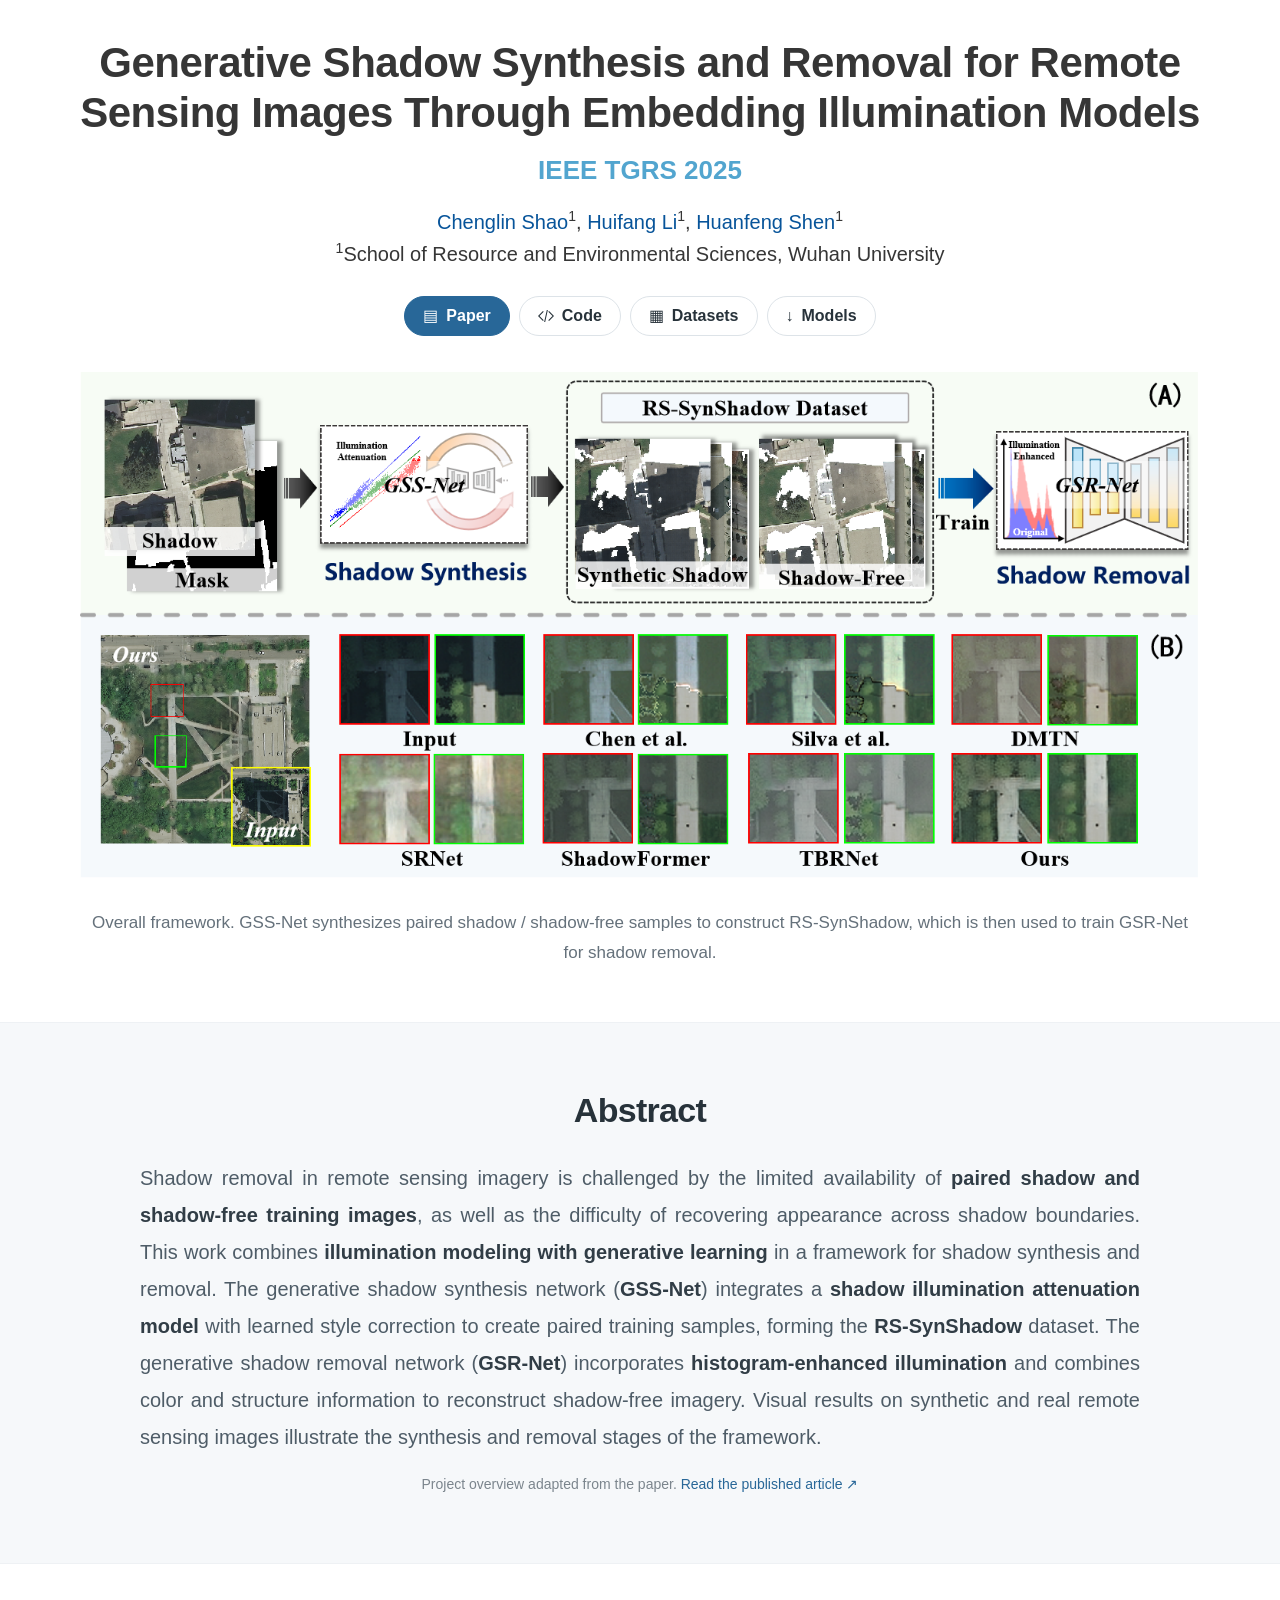
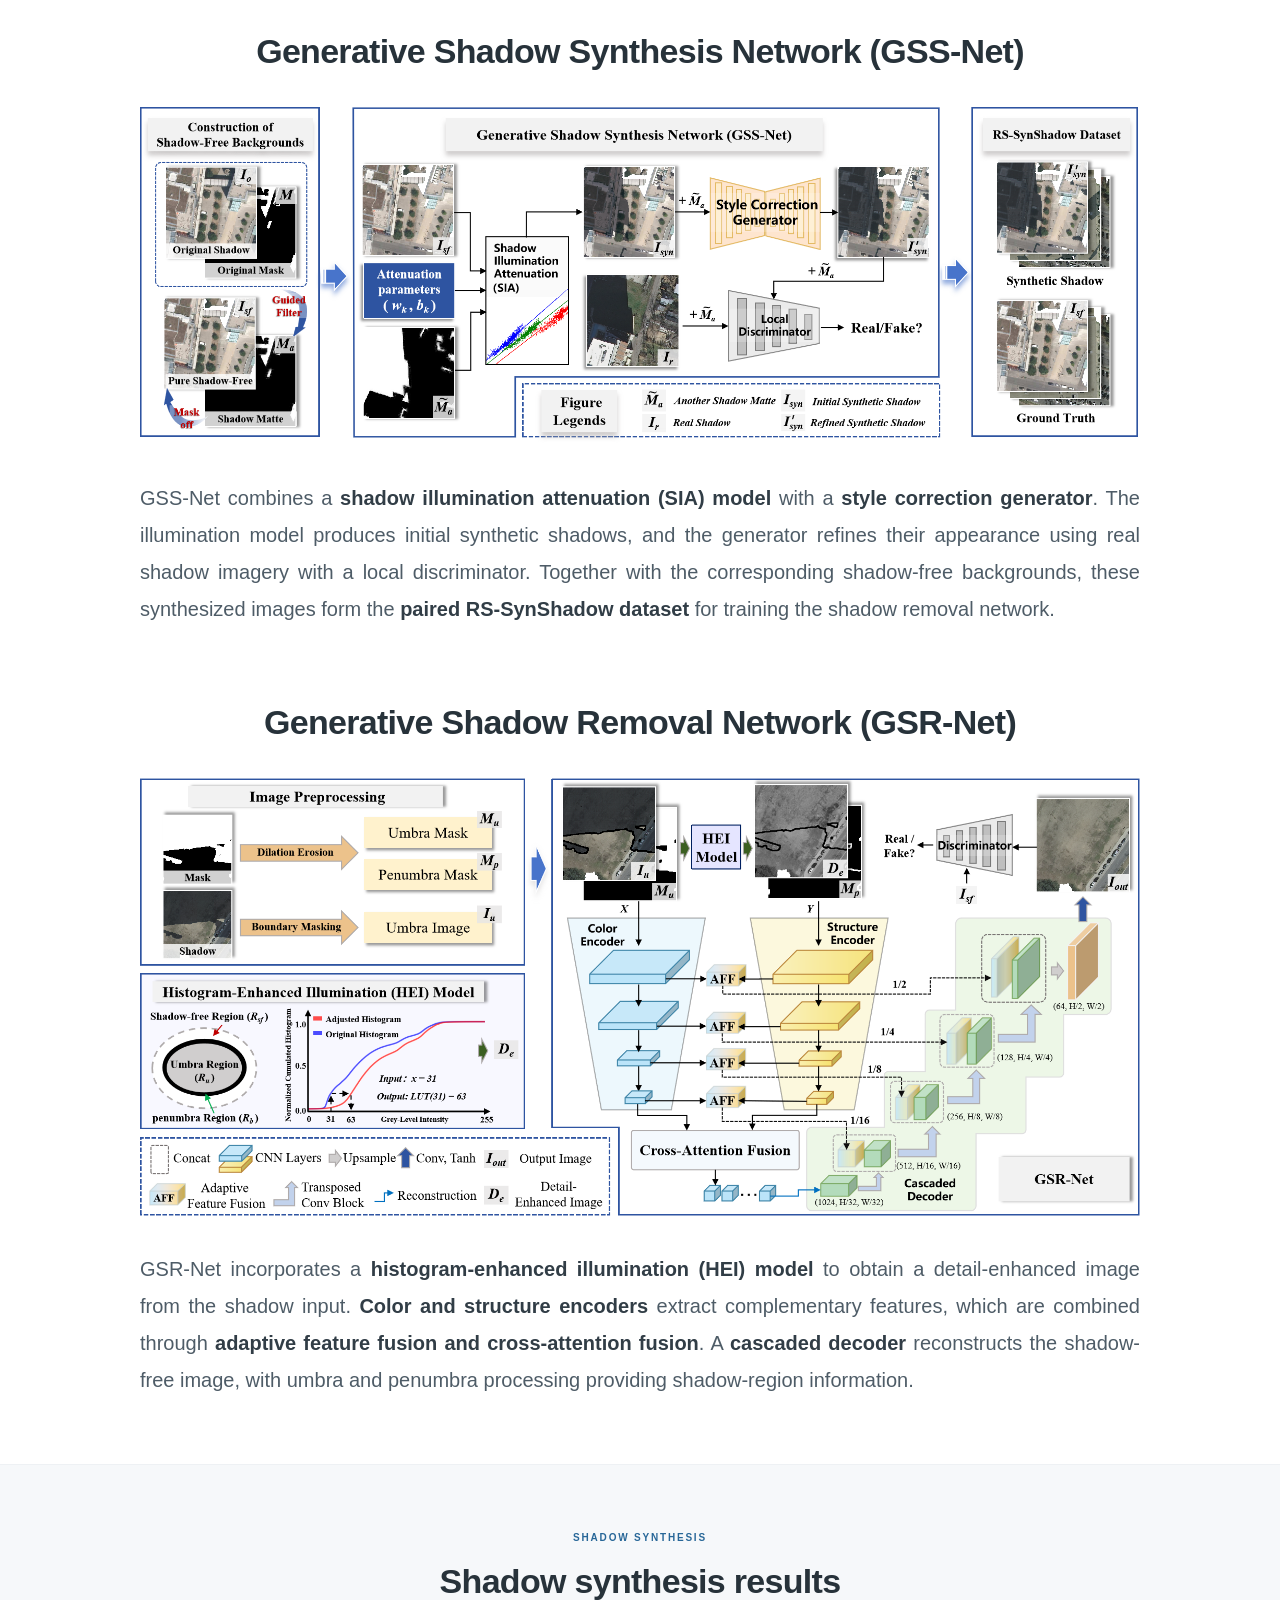
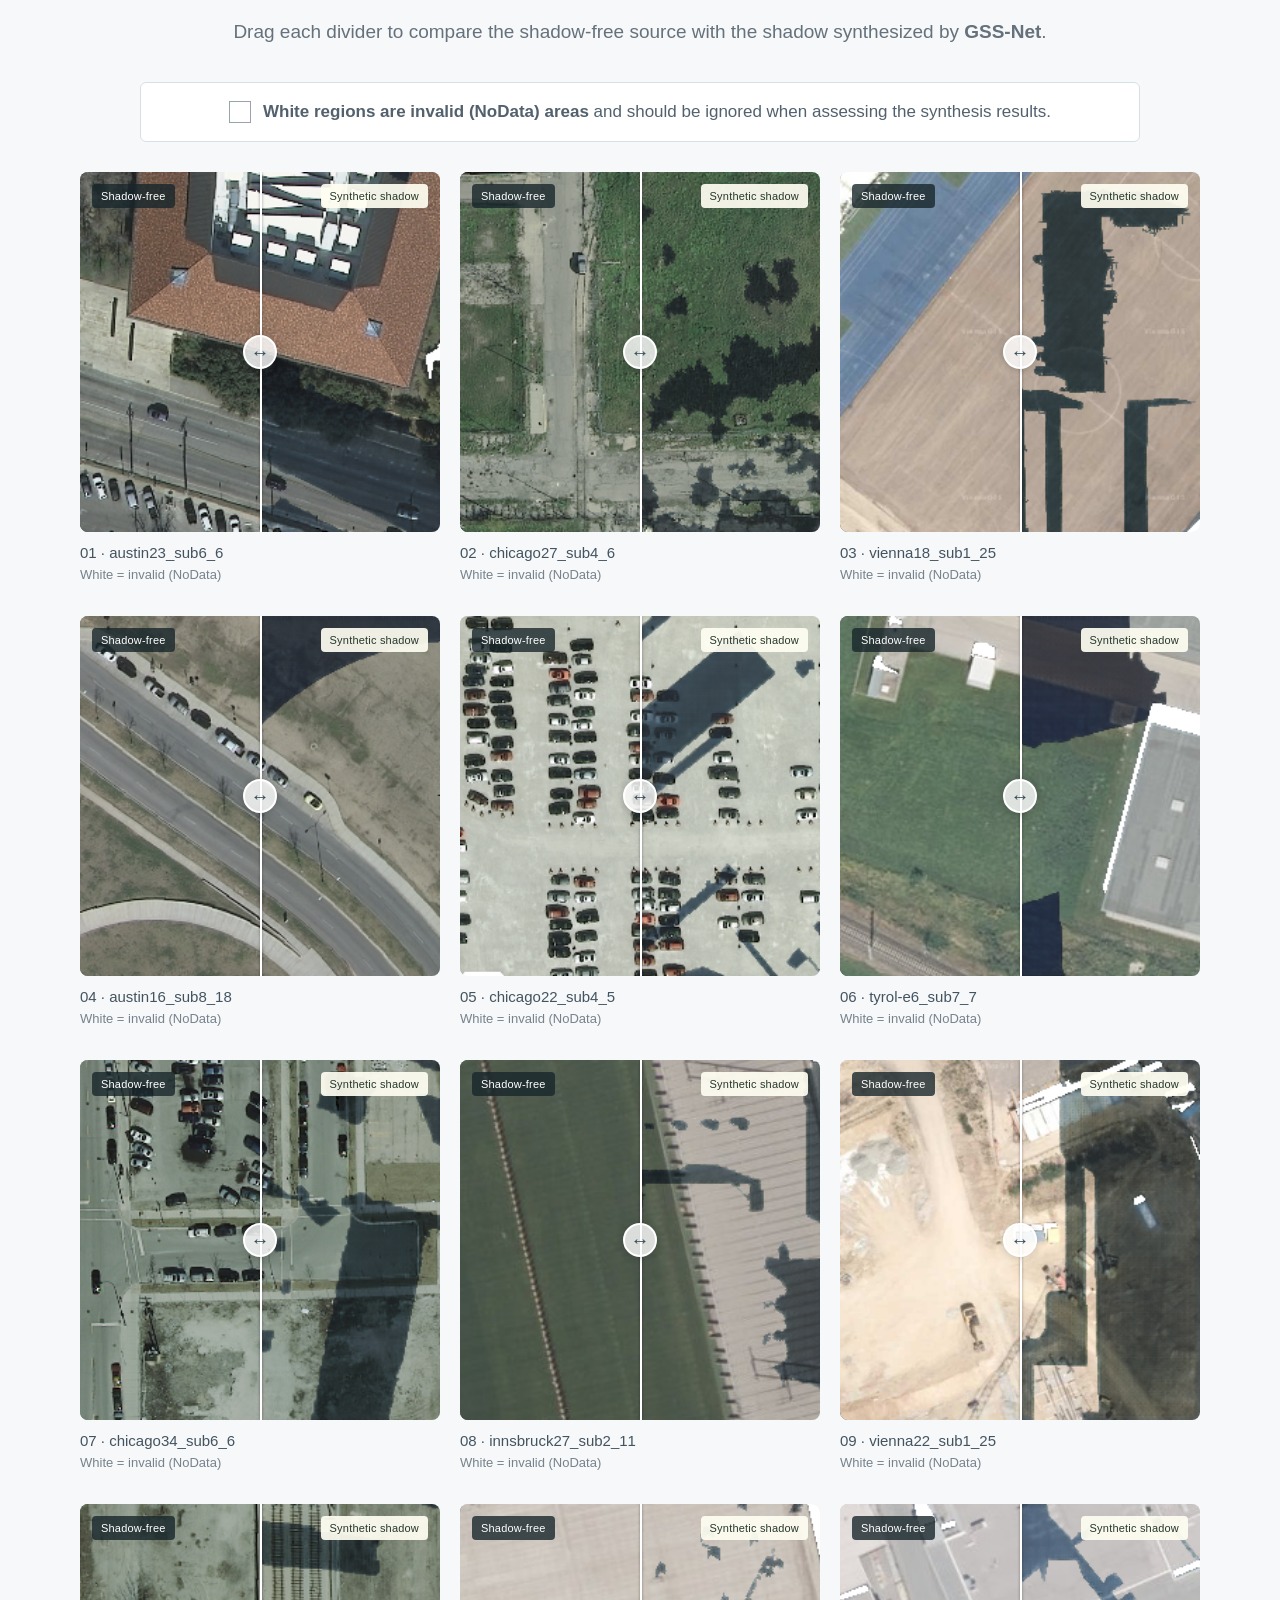
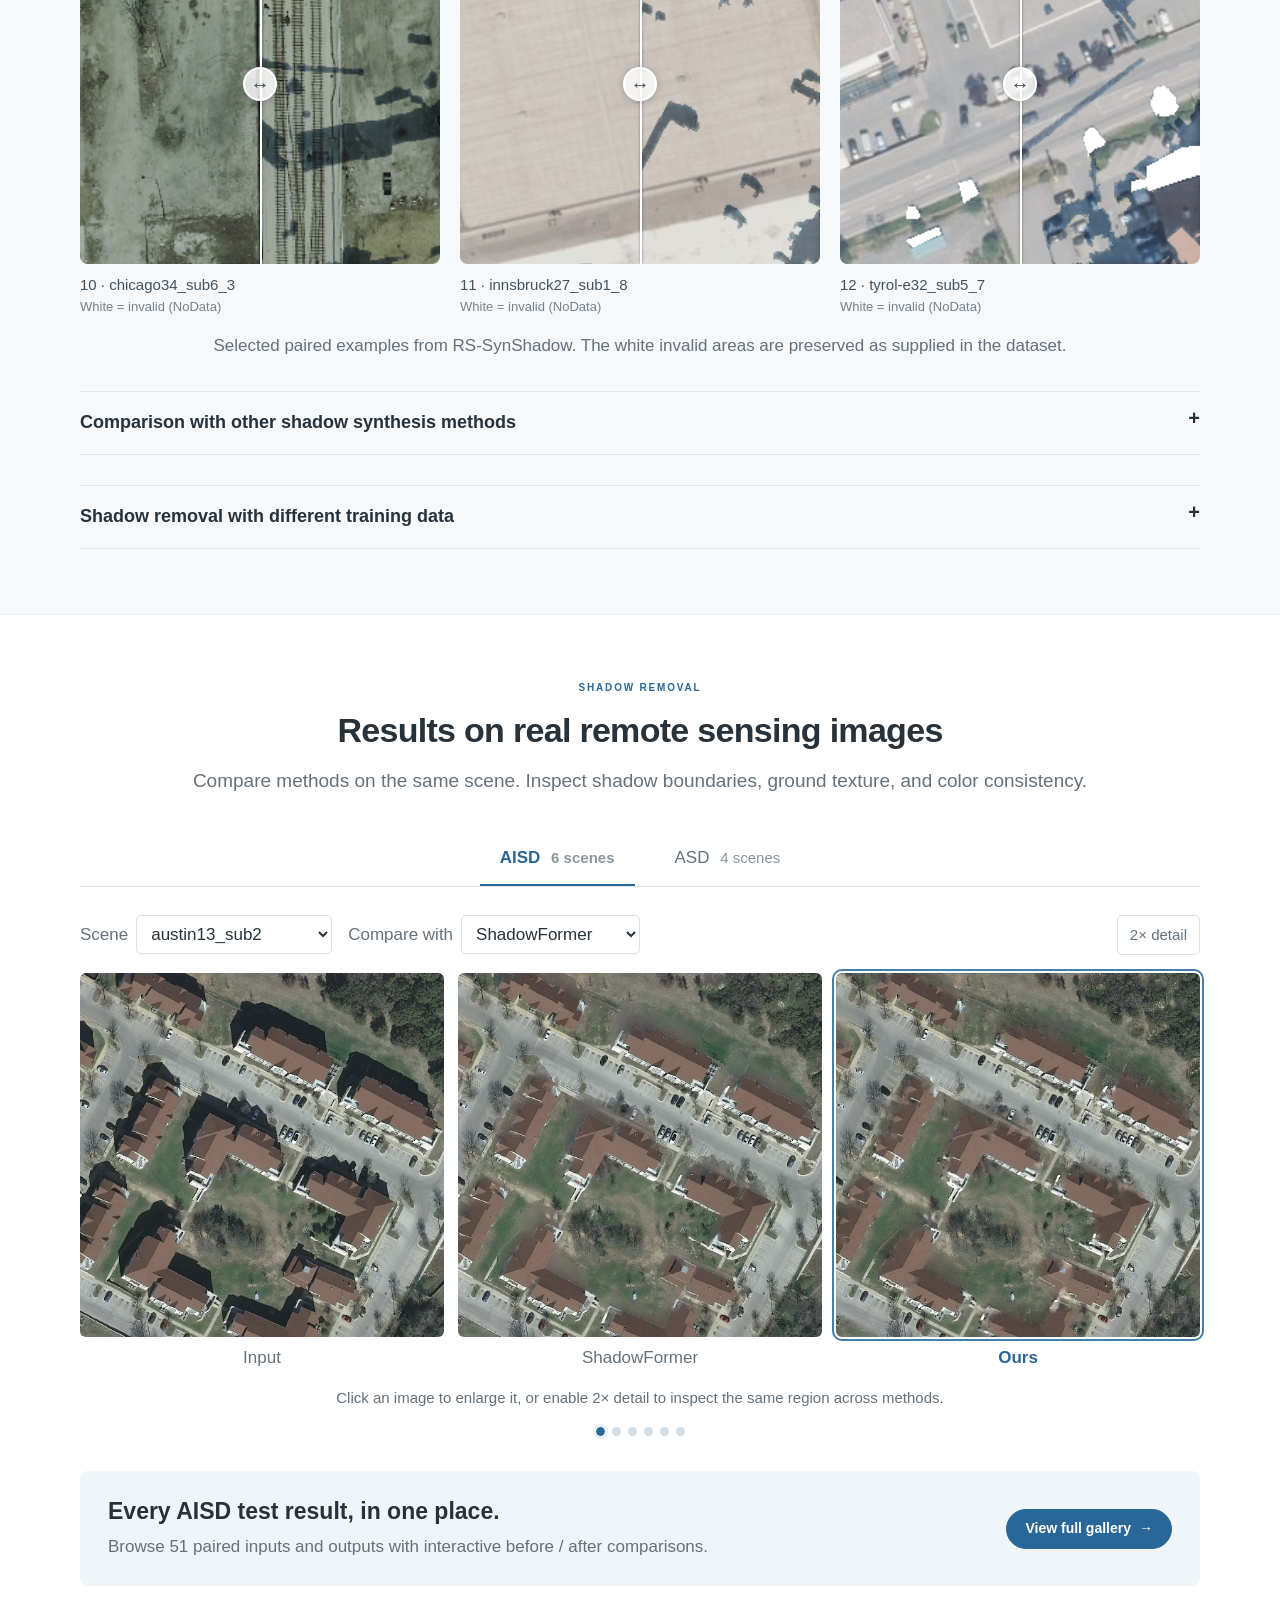
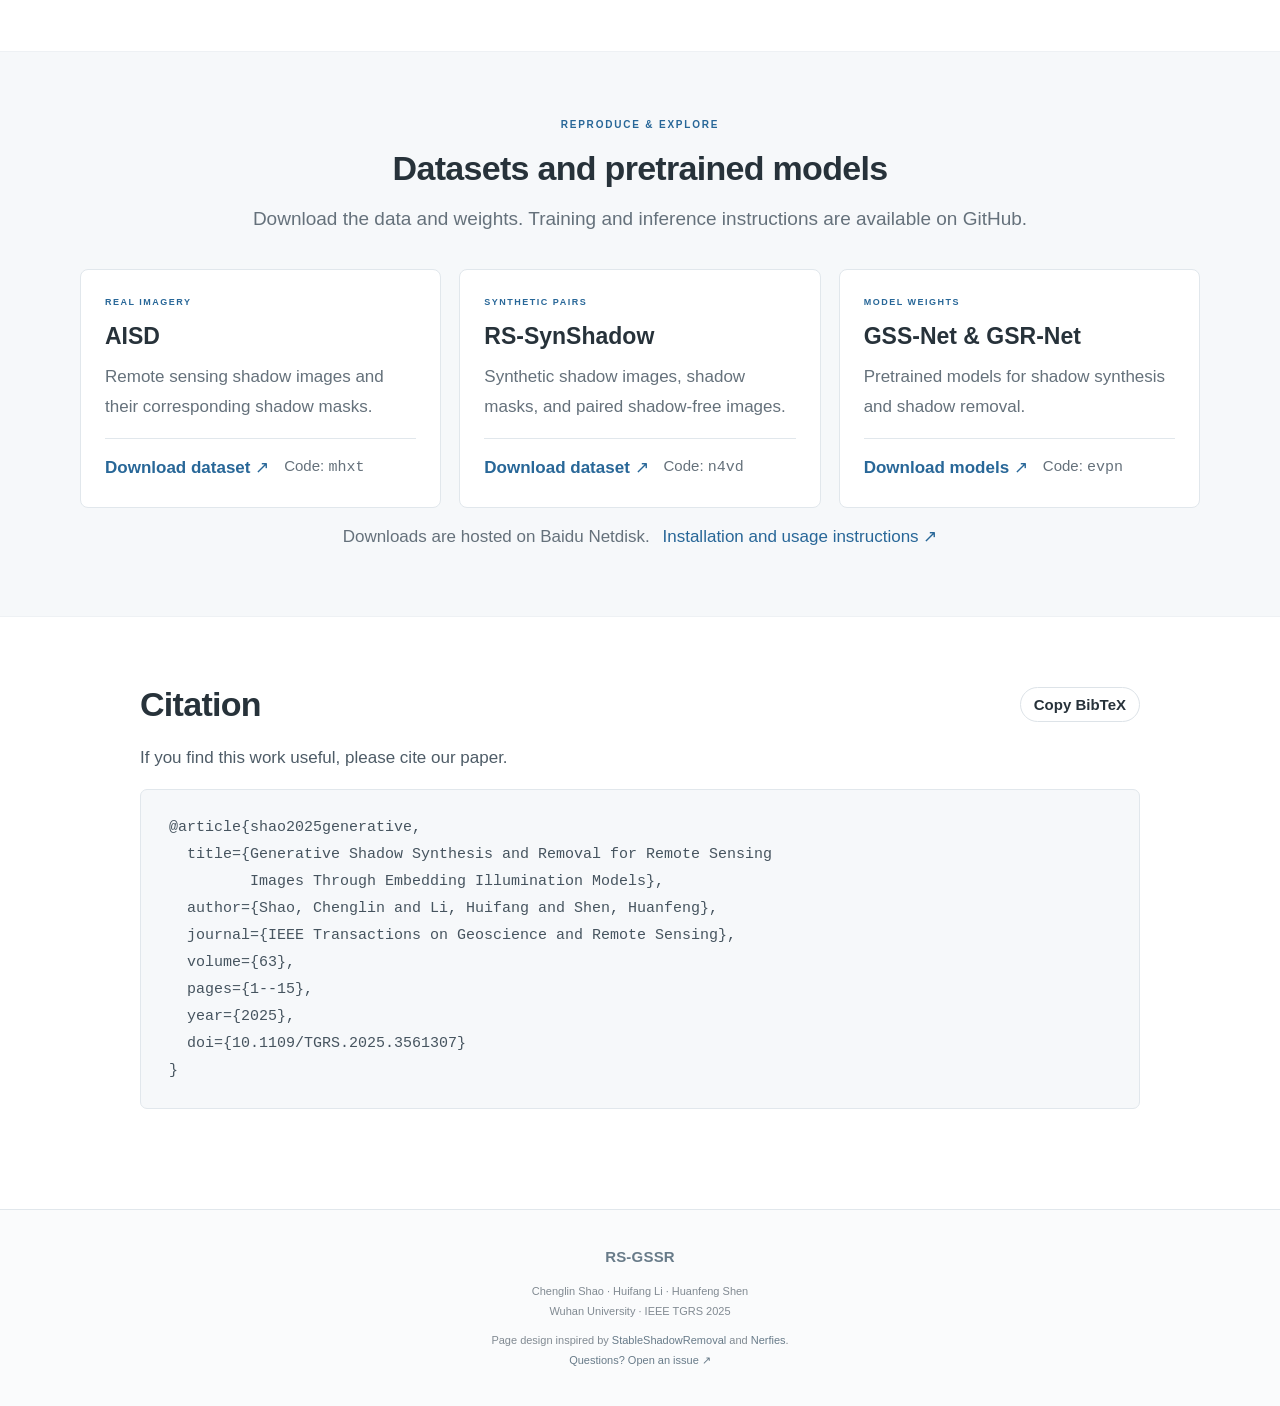
==== commit aef7b569: "Show 12 curated shadow synthesis pairs with sliders and NoData labels" ====
--- a/docs/index.html
+++ b/docs/index.html
@@ -14,9 +14,10 @@
   <link rel="icon" href="favicon.svg" type="image/svg+xml">
   <link rel="stylesheet" href="style.css">
   <link rel="stylesheet" href="publication-header.css">
-  <link rel="stylesheet" href="project-content.css?v=20261017-aligned">
+  <link rel="stylesheet" href="project-content.css?v=20261017-synthesis">
   <script src="data.js" defer></script>
-  <script src="app.js?v=20261017-framework" defer></script>
+  <script src="synthesis-data.js" defer></script>
+  <script src="app.js?v=20261017-synthesis" defer></script>
 </head>
 <body class="project-page">
 <a class="skip-link" href="#main">Skip to content</a>
@@ -57,9 +58,11 @@
   </section>
 
   <section id="synthesis" class="section muted-section"><div class="container">
-    <div class="section-heading"><span class="eyebrow">SHADOW SYNTHESIS</span><h2>Building paired training data</h2><p>Visual comparison of shadow synthesis with LCC, CycleGAN, and our GSS-Net.</p></div>
-    <div id="synthesis-results"></div>
-    <p class="figure-caption">Input denotes the source image supplied with the synthesis comparisons. Click any image to inspect it at a larger size.</p>
+    <div class="section-heading"><span class="eyebrow">SHADOW SYNTHESIS</span><h2>Shadow synthesis results</h2><p>Drag each divider to compare the shadow-free source with the shadow synthesized by <strong>GSS-Net</strong>.</p></div>
+    <p class="invalid-region-note"><span class="invalid-swatch" aria-hidden="true"></span><span><strong>White regions are invalid (NoData) areas</strong> and should be ignored when assessing the synthesis results.</span></p>
+    <div id="synthesis-results" class="synthesis-gallery" aria-label="Interactive shadow synthesis examples"></div>
+    <p class="figure-caption">Selected paired examples from RS-SynShadow. The white invalid areas are preserved as supplied in the dataset.</p>
+    <details class="architecture"><summary>Comparison with other shadow synthesis methods <span aria-hidden="true">+</span></summary><div id="synthesis-baselines" class="architecture-content"></div></details>
     <details class="architecture synthetic-extra"><summary>Shadow removal with different training data <span aria-hidden="true">+</span></summary><div class="architecture-content"><p class="subtle">Additional paper comparisons, using the training-data labels supplied with the original results.</p><div id="synthetic-removal-results"></div></div></details>
   </div></section>
 
--- a/docs/project-content.css
+++ b/docs/project-content.css
@@ -122,6 +122,63 @@
   font-size: 14px !important;
 }
 
+.invalid-region-note {
+  display: flex;
+  align-items: center;
+  justify-content: center;
+  gap: 12px;
+  max-width: 1000px;
+  margin: 0 auto 30px;
+  padding: 15px 20px;
+  border: 1px solid #d7e0e7;
+  border-radius: 6px;
+  background: #fff;
+  color: #52616d;
+  font-size: 17px;
+  line-height: 1.65;
+}
+
+.invalid-swatch {
+  flex: 0 0 22px;
+  height: 22px;
+  border: 1px solid #98a5af;
+  background: #fff;
+}
+
+.synthesis-gallery {
+  display: grid;
+  grid-template-columns: repeat(3, minmax(0, 1fr));
+  gap: 30px 20px;
+}
+
+.synthesis-example {
+  min-width: 0;
+}
+
+.synthesis-example figcaption {
+  margin-top: 9px;
+  line-height: 1.6;
+}
+
+.synthesis-scene {
+  display: block;
+  color: #44545f;
+  font-size: 15px;
+  overflow-wrap: anywhere;
+}
+
+.synthesis-invalid-label {
+  display: block;
+  color: #77828b;
+  font-size: 13px;
+}
+
+@media (min-width: 641px) and (max-width: 900px) {
+  .synthesis-gallery {
+    grid-template-columns: repeat(2, minmax(0, 1fr));
+  }
+}
+
 @media (max-width: 640px) {
   h2 {
     font-size: 27px;
@@ -169,4 +226,19 @@
   .gallery-callout h3 {
     font-size: 21px;
   }
-}
+
+  .synthesis-gallery {
+    grid-template-columns: 1fr;
+    gap: 24px;
+  }
+
+  .invalid-region-note {
+    padding: 13px 14px;
+    align-items: flex-start;
+    font-size: 16px;
+  }
+
+  .invalid-swatch {
+    margin-top: 3px;
+  }
+}
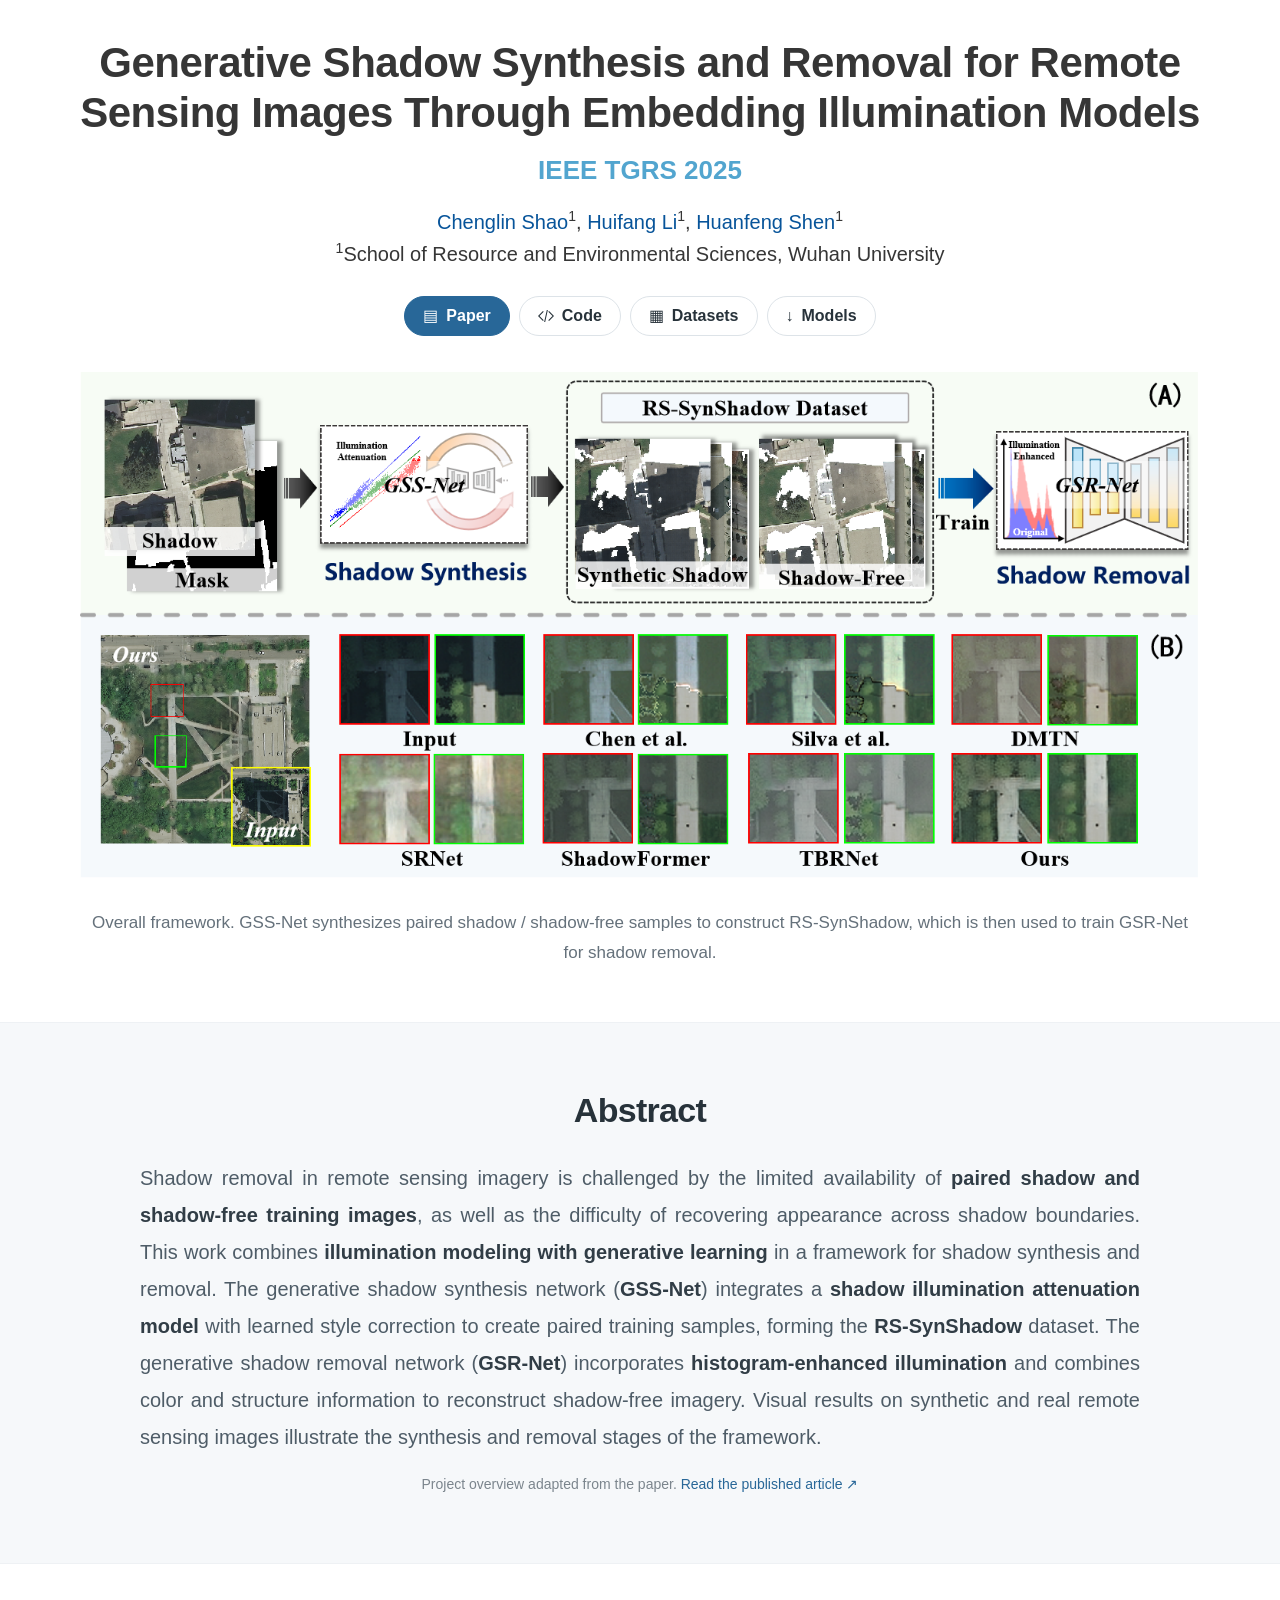
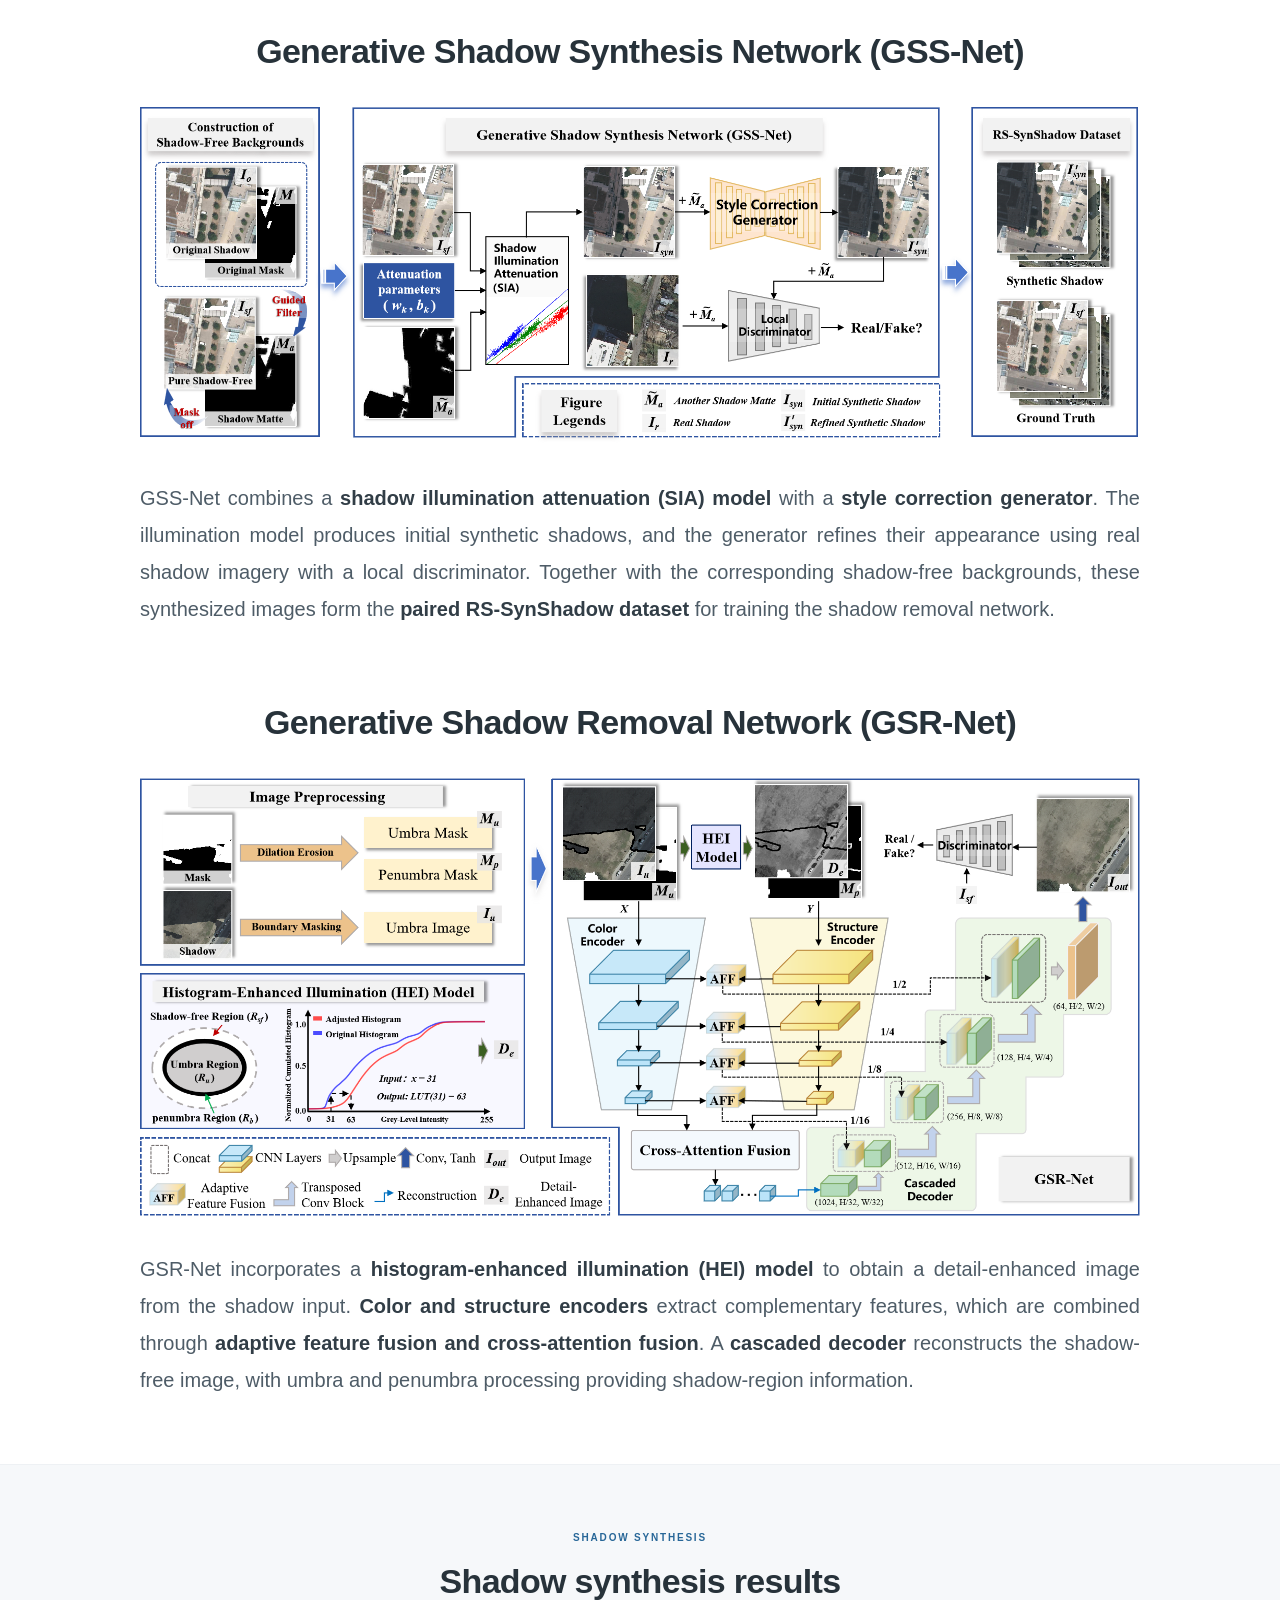
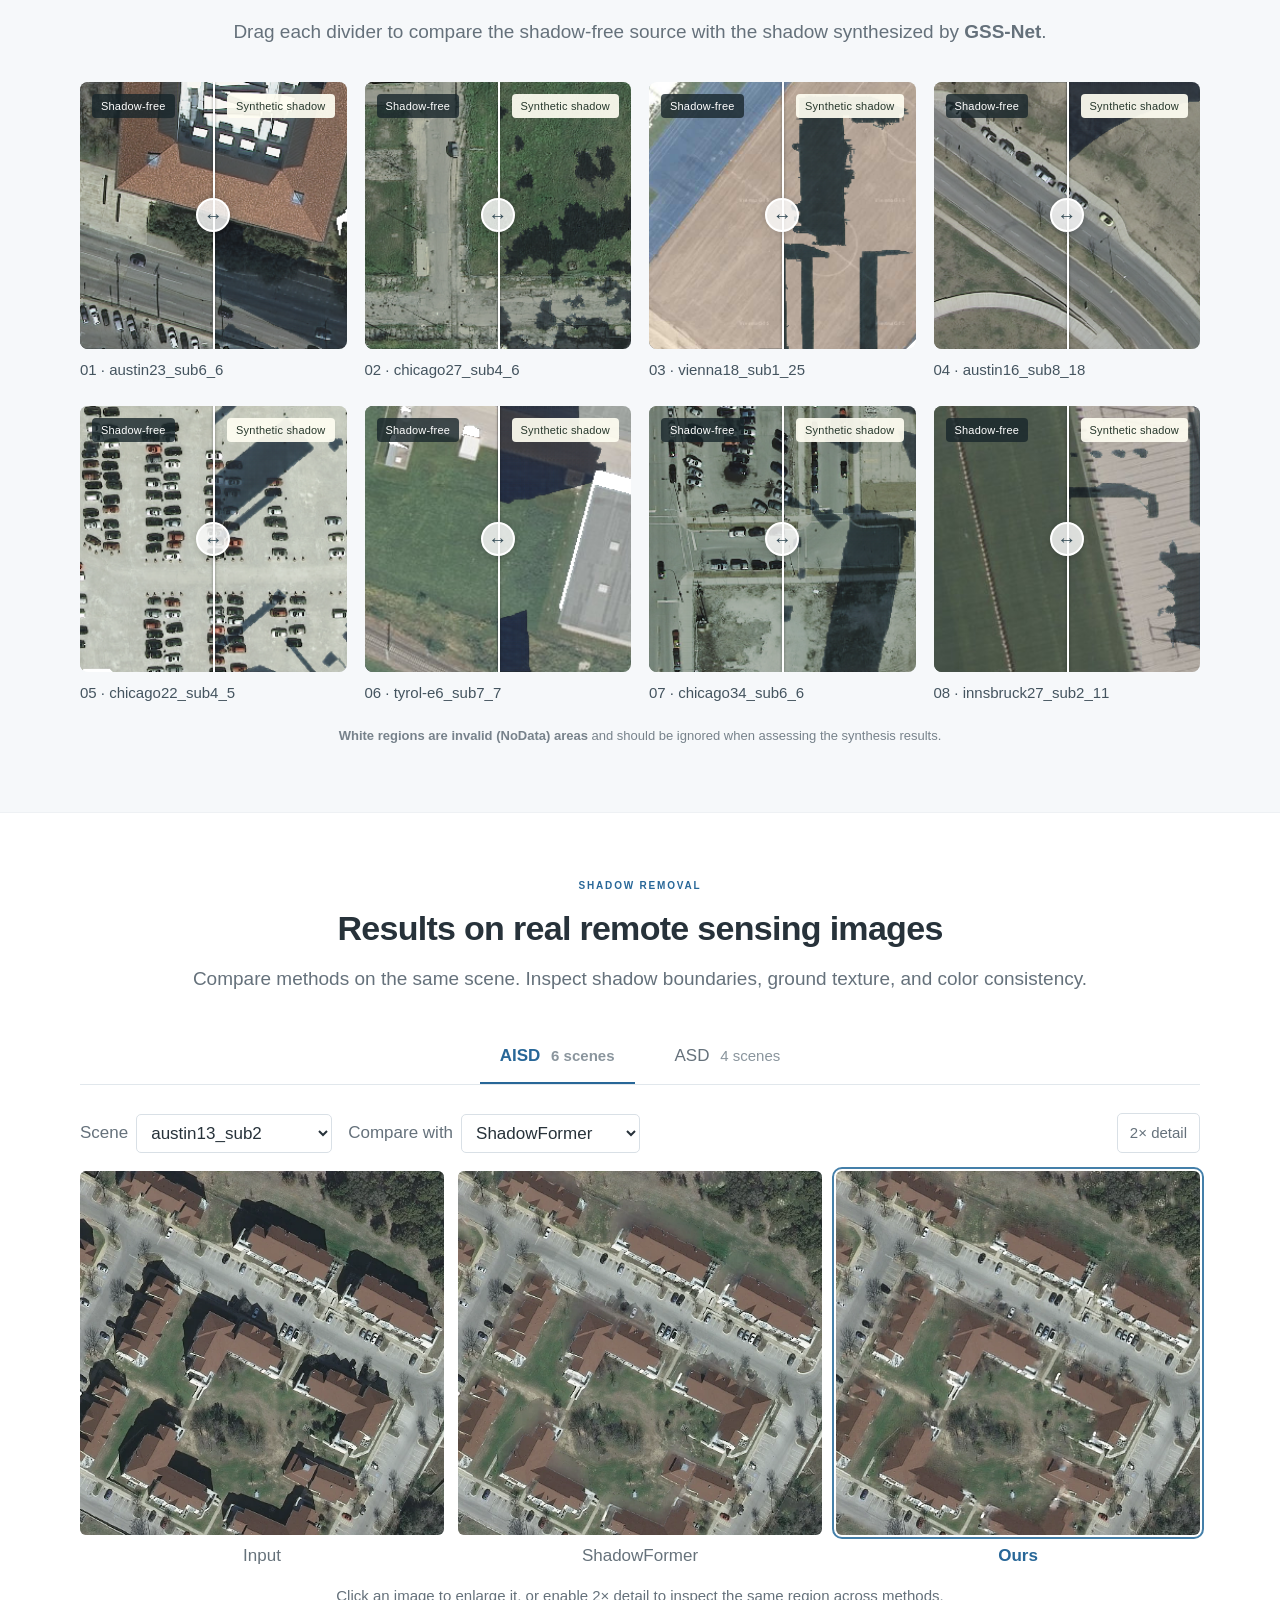
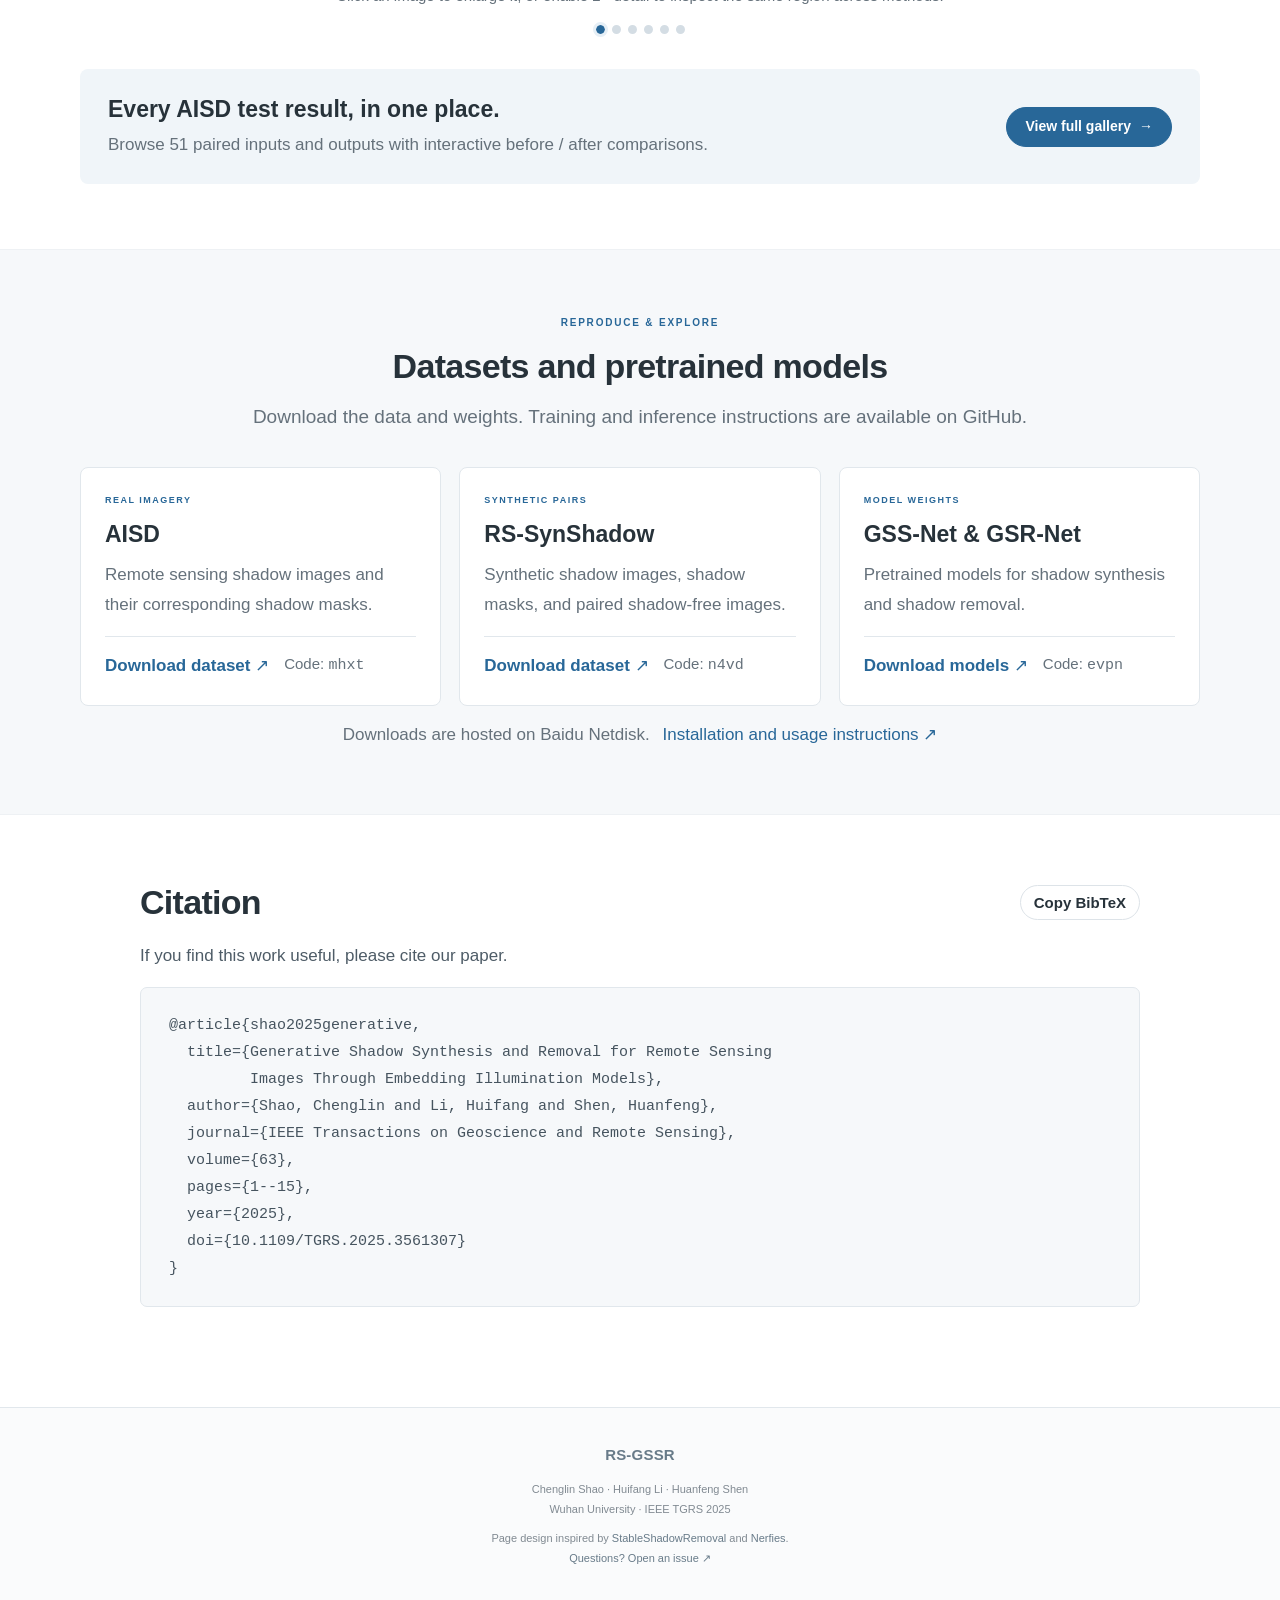
==== commit e4f9e830: "Simplify shadow synthesis to eight compact slider examples" ====
--- a/docs/index.html
+++ b/docs/index.html
@@ -14,10 +14,10 @@
   <link rel="icon" href="favicon.svg" type="image/svg+xml">
   <link rel="stylesheet" href="style.css">
   <link rel="stylesheet" href="publication-header.css">
-  <link rel="stylesheet" href="project-content.css?v=20261017-synthesis">
+  <link rel="stylesheet" href="project-content.css?v=20261017-synthesis-grid">
   <script src="data.js" defer></script>
   <script src="synthesis-data.js" defer></script>
-  <script src="app.js?v=20261017-synthesis" defer></script>
+  <script src="app.js?v=20261017-synthesis-grid" defer></script>
 </head>
 <body class="project-page">
 <a class="skip-link" href="#main">Skip to content</a>
@@ -59,11 +59,8 @@
 
   <section id="synthesis" class="section muted-section"><div class="container">
     <div class="section-heading"><span class="eyebrow">SHADOW SYNTHESIS</span><h2>Shadow synthesis results</h2><p>Drag each divider to compare the shadow-free source with the shadow synthesized by <strong>GSS-Net</strong>.</p></div>
-    <p class="invalid-region-note"><span class="invalid-swatch" aria-hidden="true"></span><span><strong>White regions are invalid (NoData) areas</strong> and should be ignored when assessing the synthesis results.</span></p>
     <div id="synthesis-results" class="synthesis-gallery" aria-label="Interactive shadow synthesis examples"></div>
-    <p class="figure-caption">Selected paired examples from RS-SynShadow. The white invalid areas are preserved as supplied in the dataset.</p>
-    <details class="architecture"><summary>Comparison with other shadow synthesis methods <span aria-hidden="true">+</span></summary><div id="synthesis-baselines" class="architecture-content"></div></details>
-    <details class="architecture synthetic-extra"><summary>Shadow removal with different training data <span aria-hidden="true">+</span></summary><div class="architecture-content"><p class="subtle">Additional paper comparisons, using the training-data labels supplied with the original results.</p><div id="synthetic-removal-results"></div></div></details>
+    <p class="invalid-region-note"><strong>White regions are invalid (NoData) areas</strong> and should be ignored when assessing the synthesis results.</p>
   </div></section>
 
   <section id="results" class="section container">
--- a/docs/project-content.css
+++ b/docs/project-content.css
@@ -123,32 +123,17 @@
 }
 
 .invalid-region-note {
-  display: flex;
-  align-items: center;
-  justify-content: center;
-  gap: 12px;
-  max-width: 1000px;
-  margin: 0 auto 30px;
-  padding: 15px 20px;
-  border: 1px solid #d7e0e7;
-  border-radius: 6px;
-  background: #fff;
-  color: #52616d;
-  font-size: 17px;
+  margin: 20px auto 0;
+  color: #77828b;
+  font-size: 13px;
   line-height: 1.65;
-}
-
-.invalid-swatch {
-  flex: 0 0 22px;
-  height: 22px;
-  border: 1px solid #98a5af;
-  background: #fff;
+  text-align: center;
 }
 
 .synthesis-gallery {
   display: grid;
-  grid-template-columns: repeat(3, minmax(0, 1fr));
-  gap: 30px 20px;
+  grid-template-columns: repeat(4, minmax(0, 1fr));
+  gap: 24px 18px;
 }
 
 .synthesis-example {
@@ -167,12 +152,6 @@
   overflow-wrap: anywhere;
 }
 
-.synthesis-invalid-label {
-  display: block;
-  color: #77828b;
-  font-size: 13px;
-}
-
 @media (min-width: 641px) and (max-width: 900px) {
   .synthesis-gallery {
     grid-template-columns: repeat(2, minmax(0, 1fr));
@@ -233,12 +212,6 @@
   }
 
   .invalid-region-note {
-    padding: 13px 14px;
-    align-items: flex-start;
-    font-size: 16px;
-  }
-
-  .invalid-swatch {
-    margin-top: 3px;
-  }
-}
+    font-size: 13px;
+  }
+}
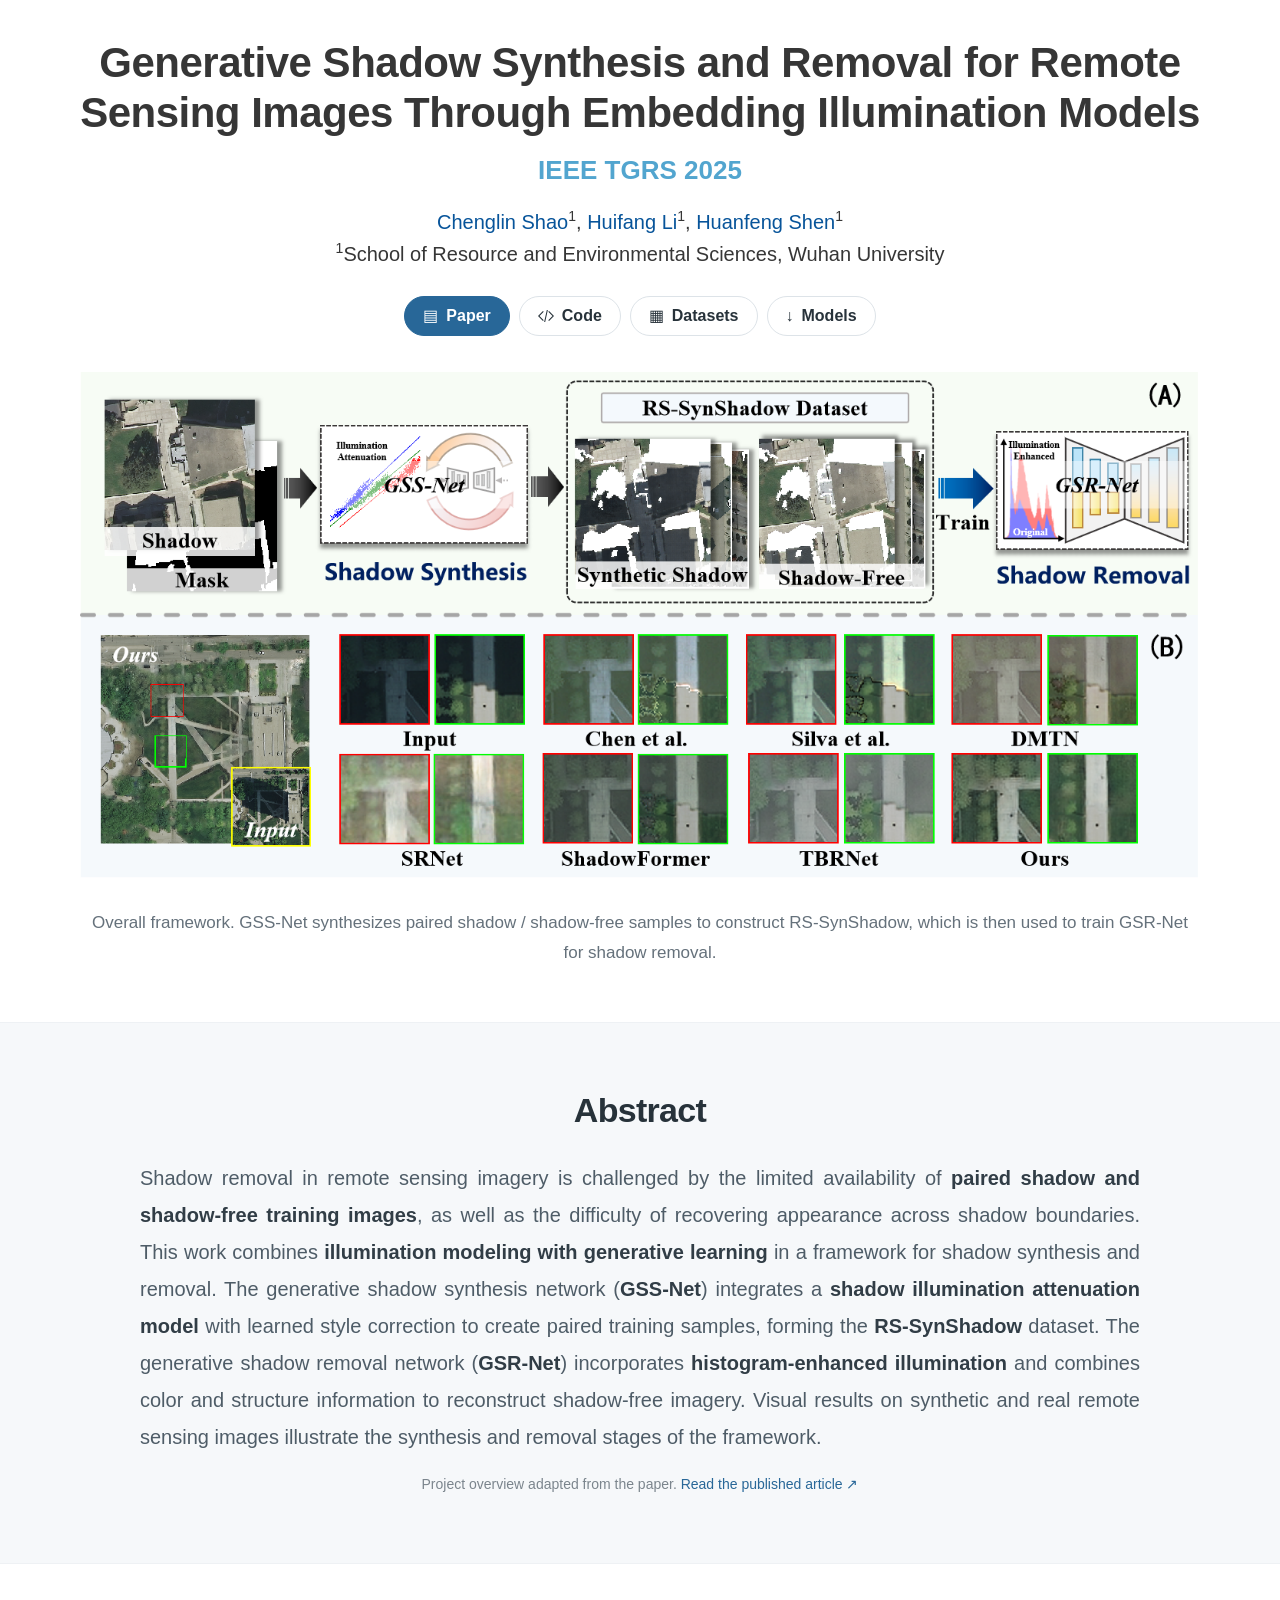
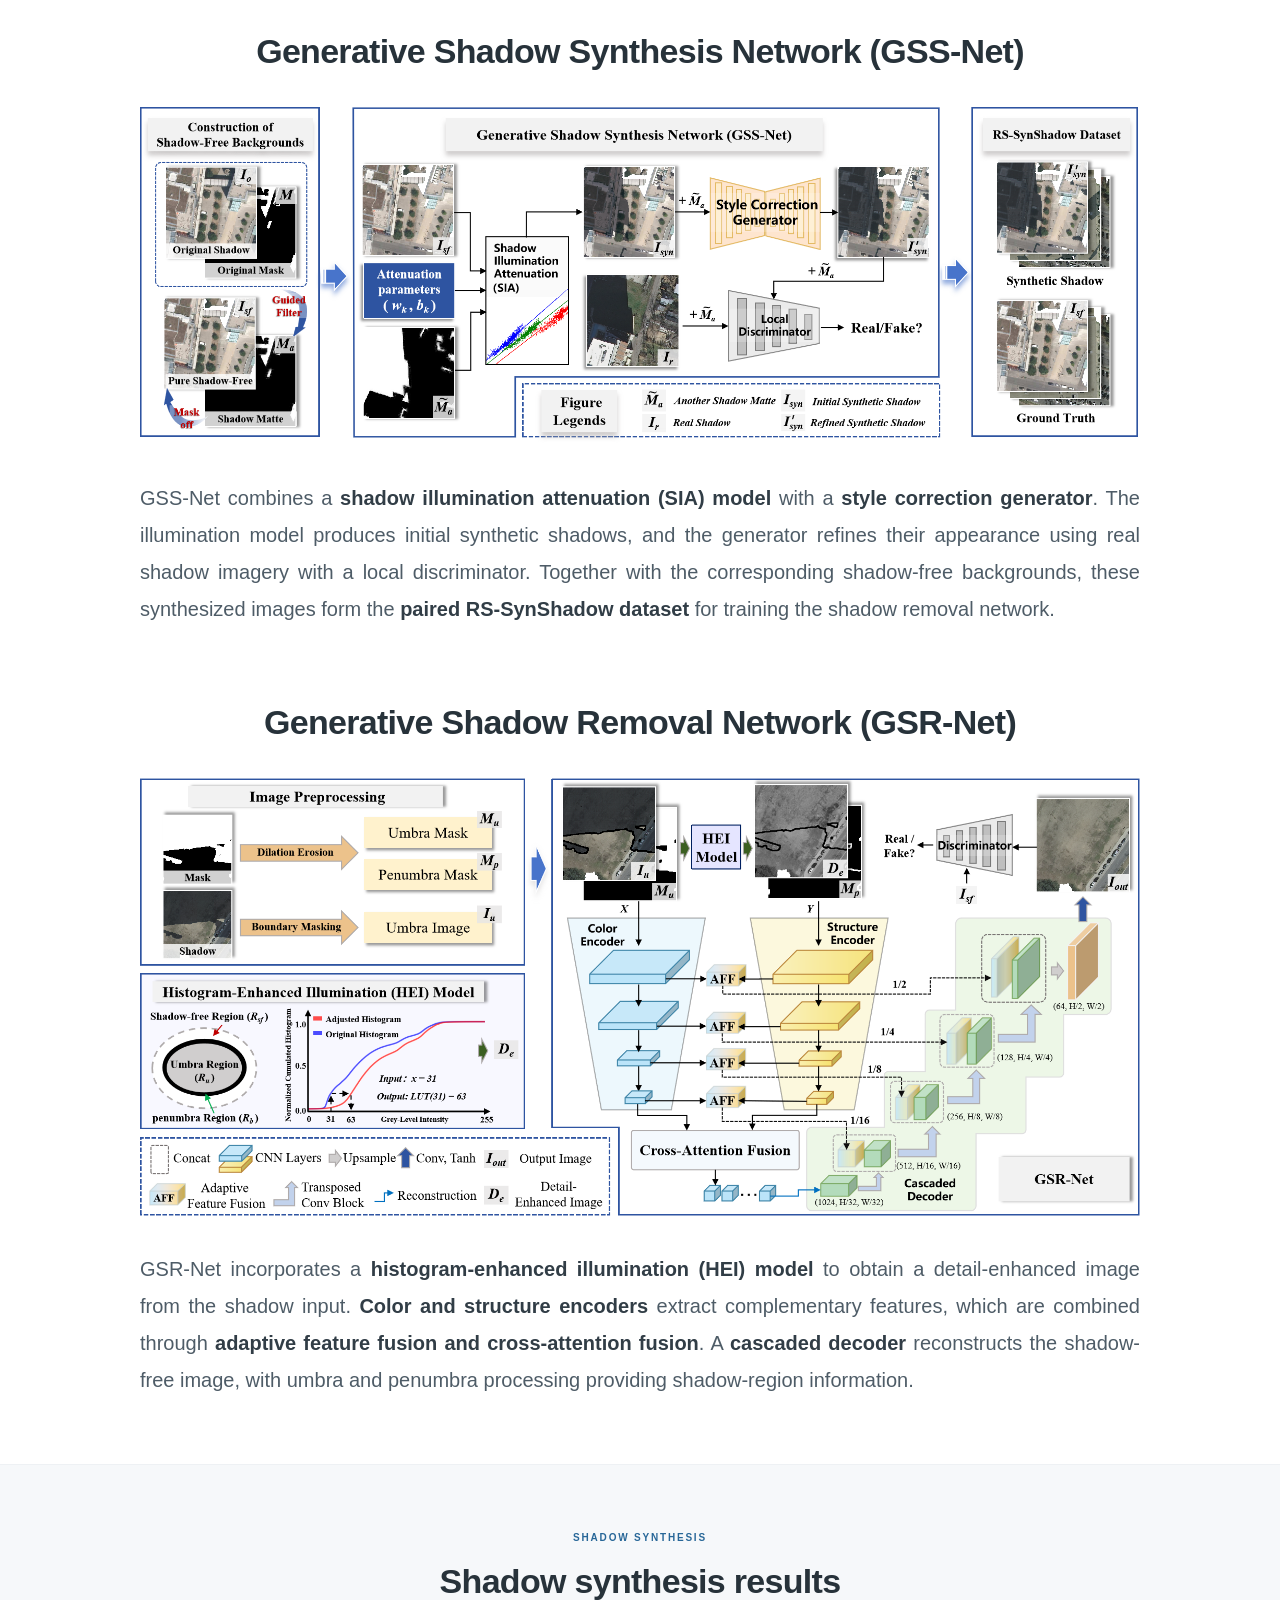
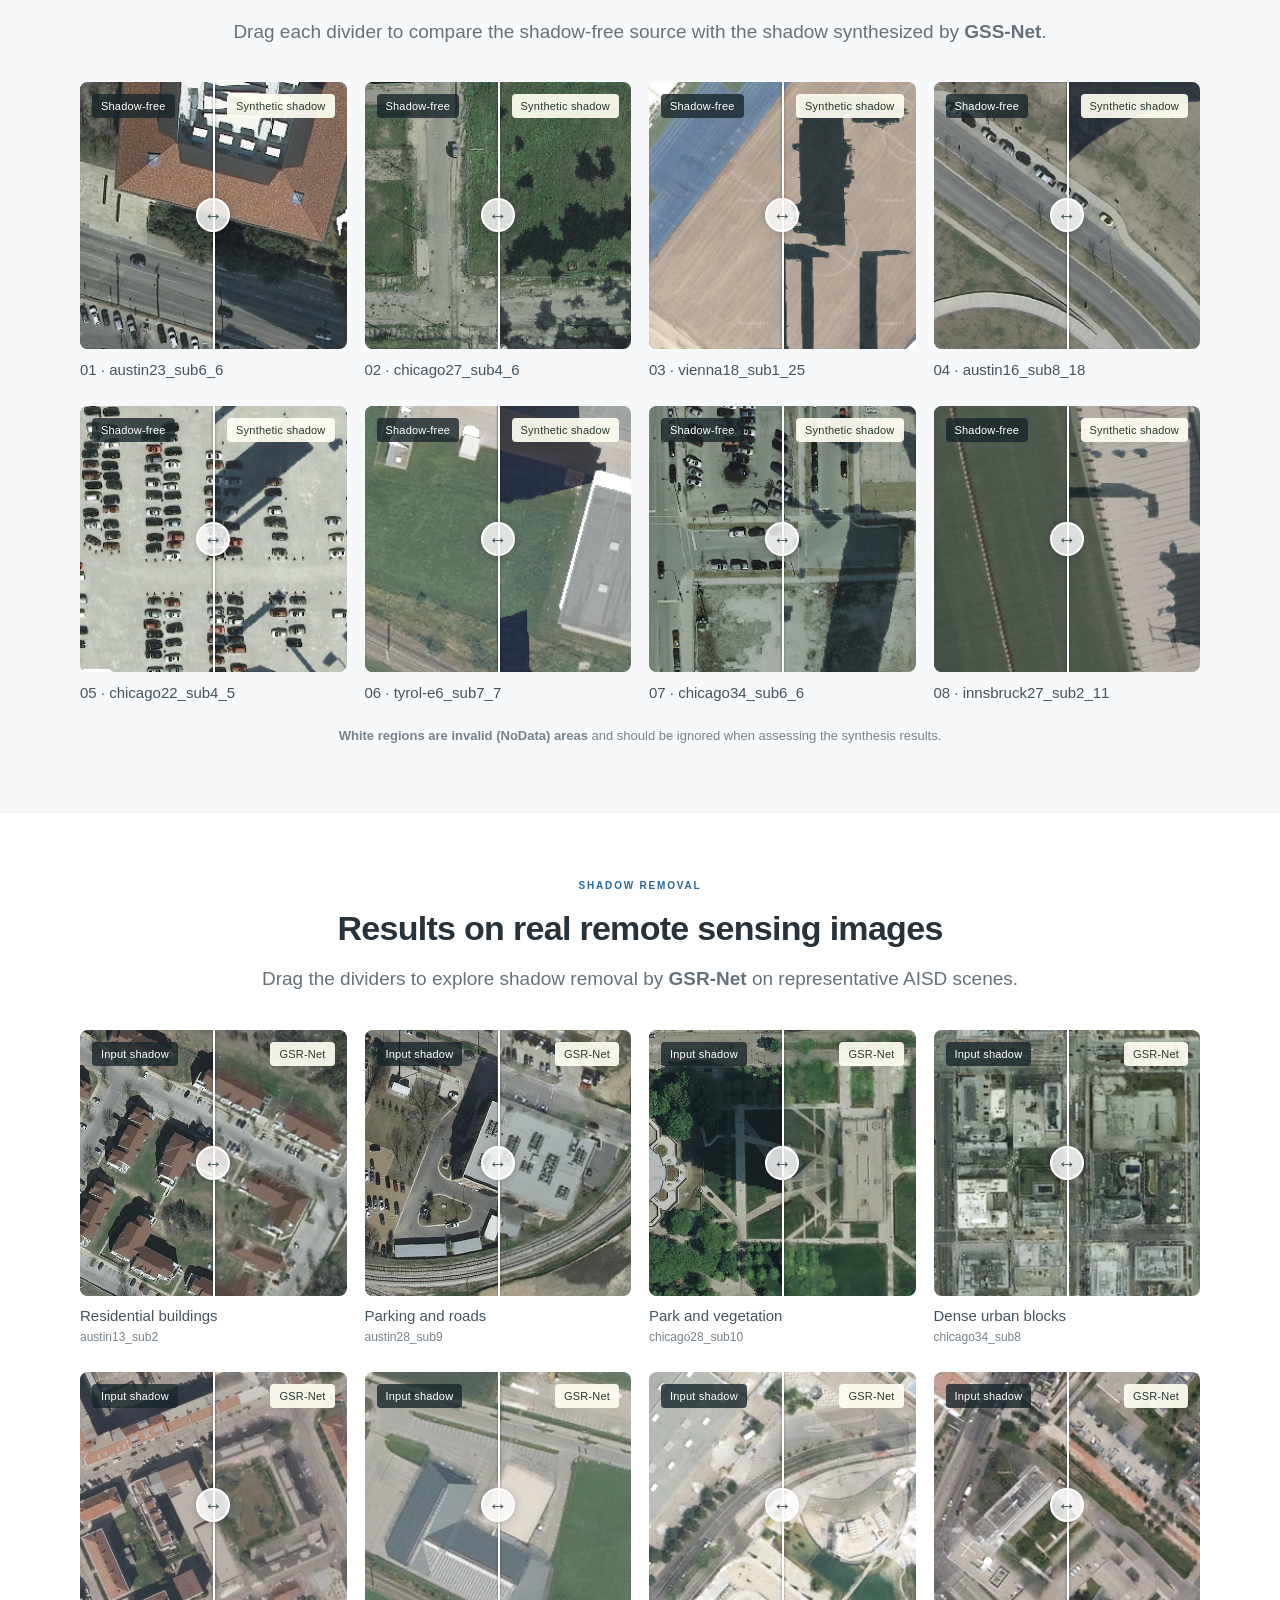
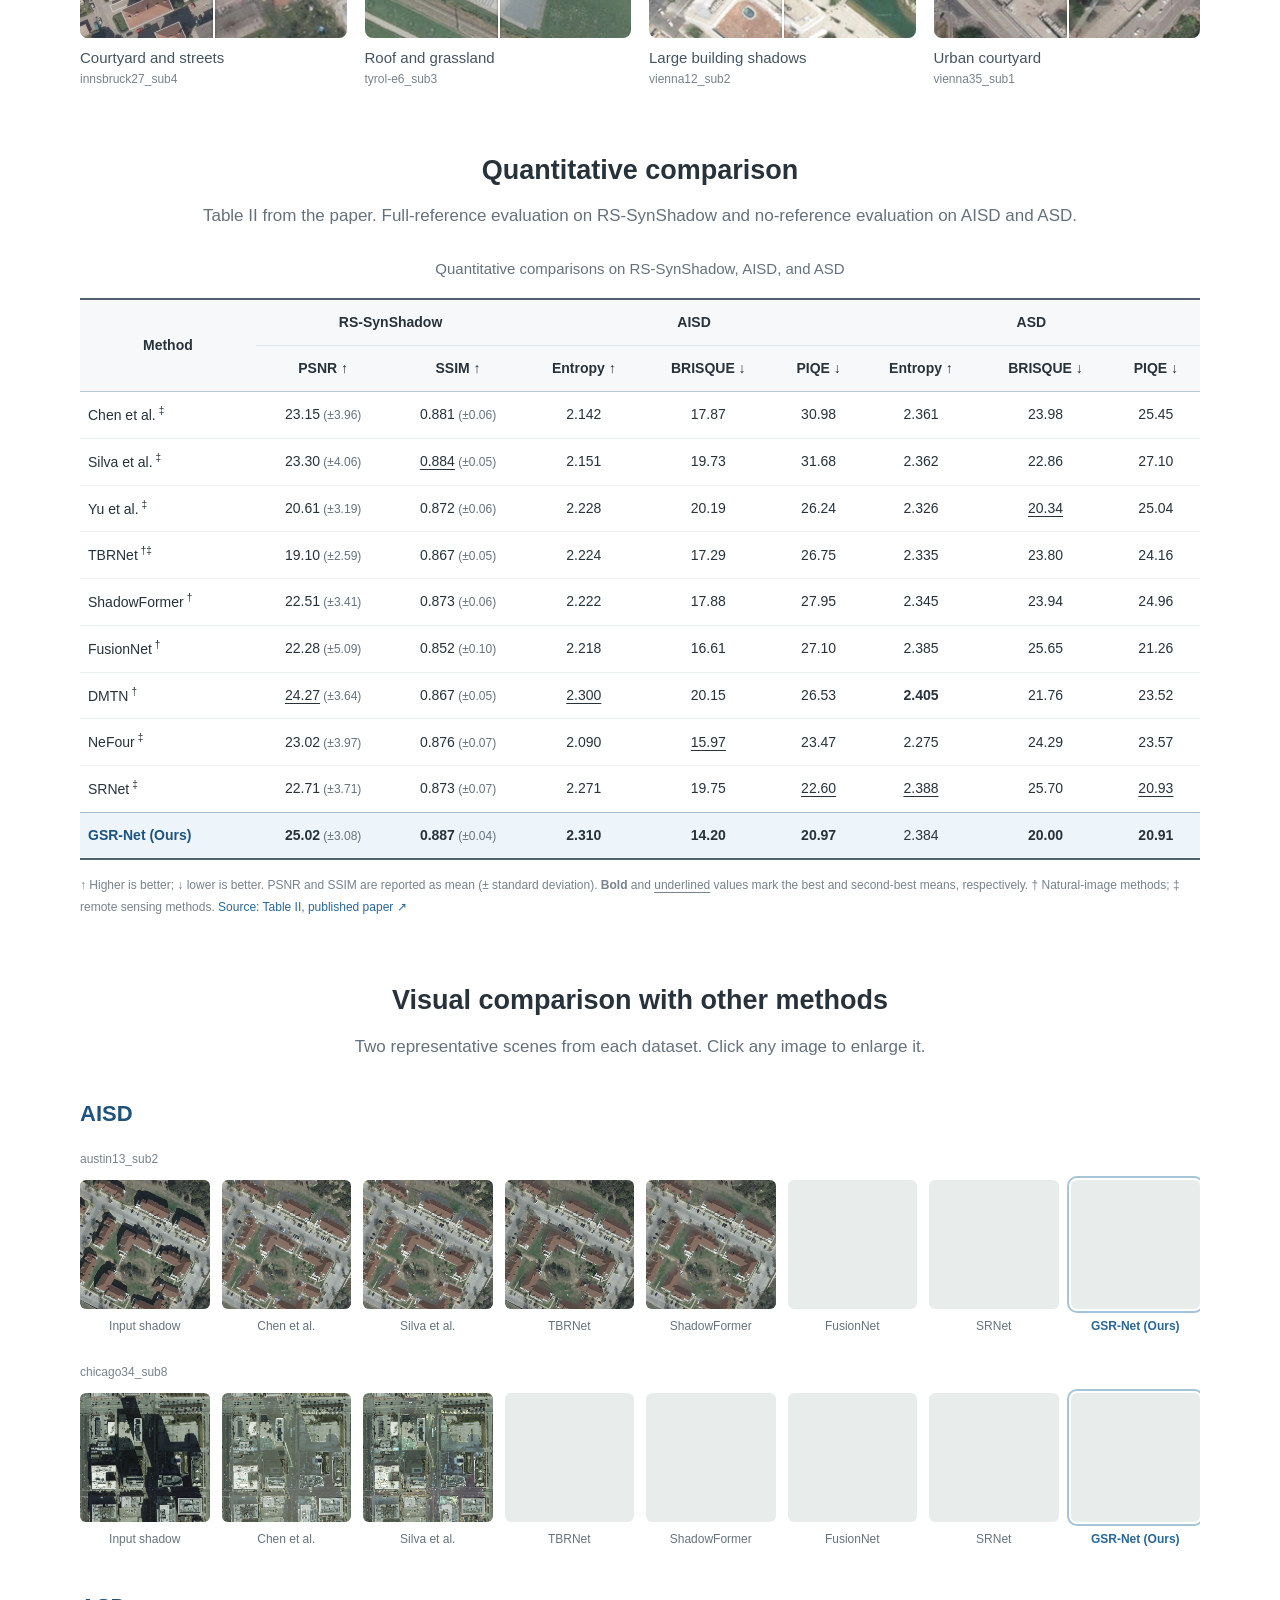
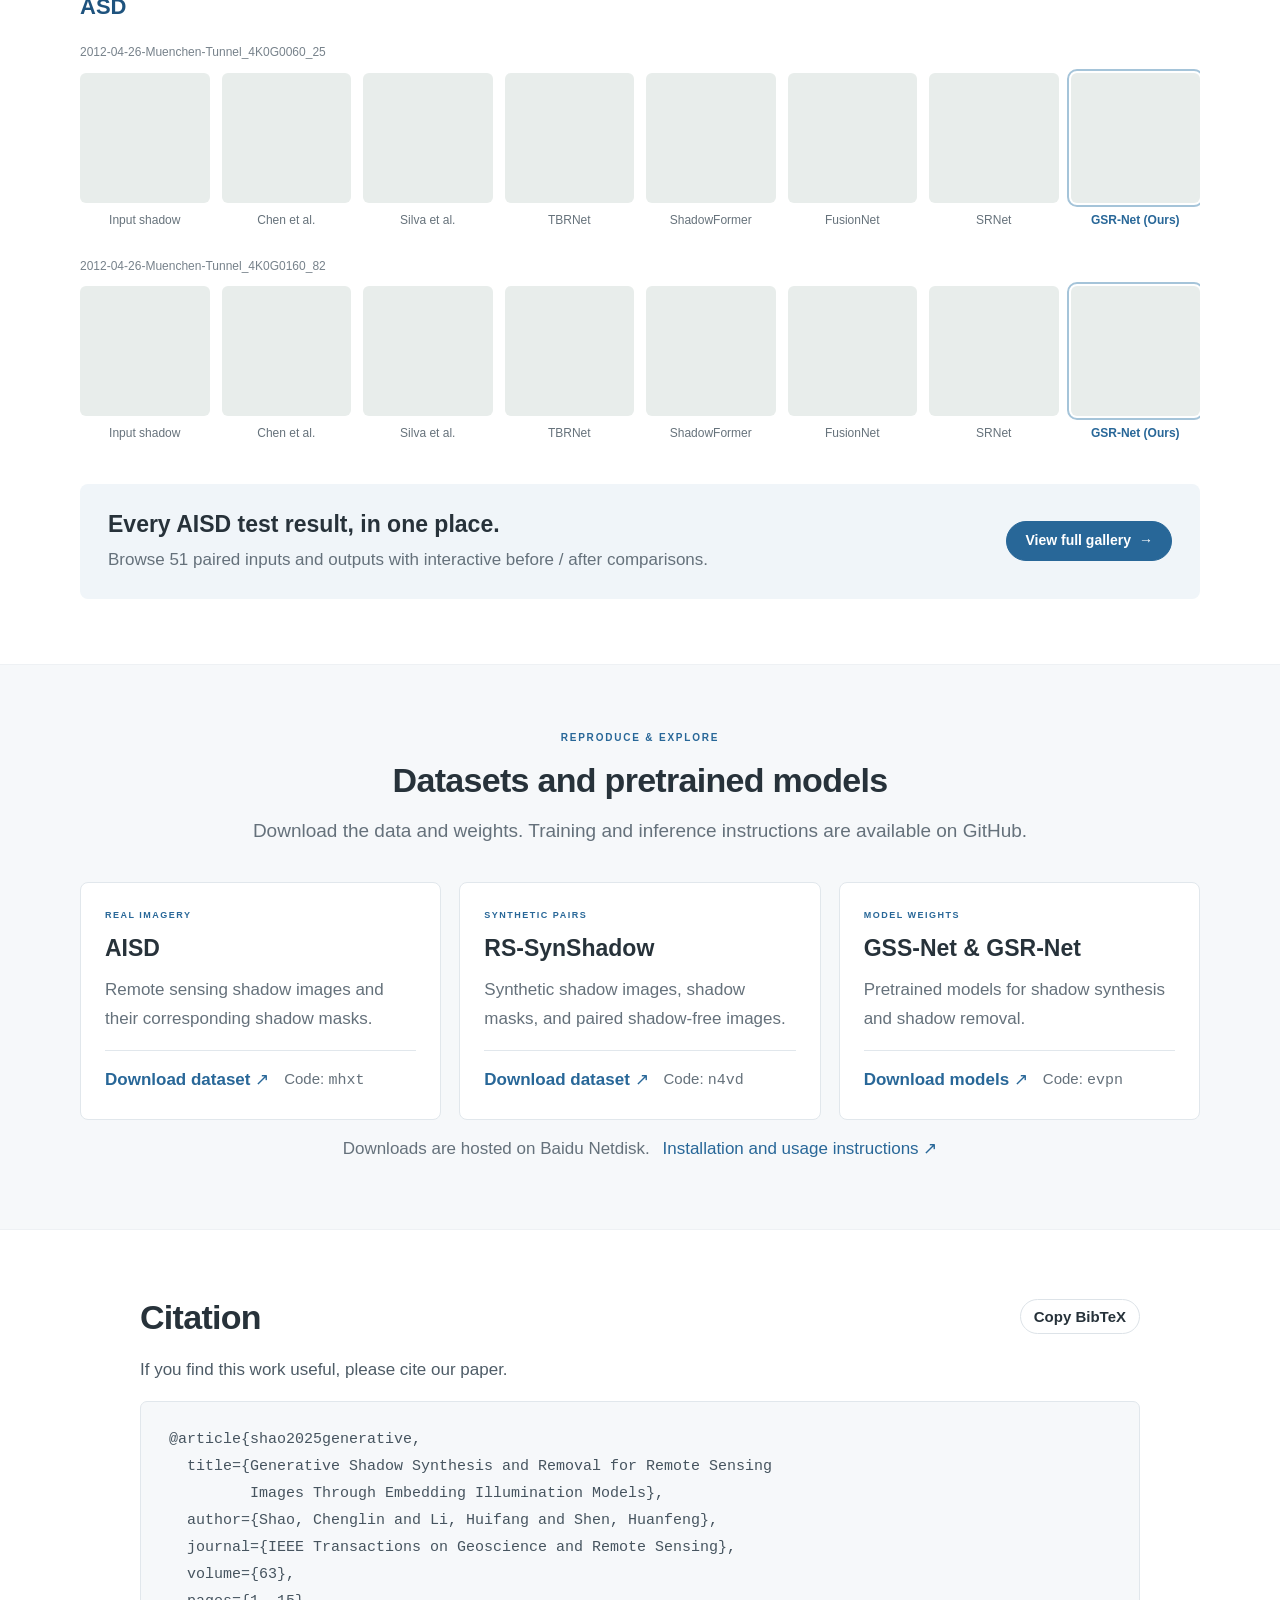
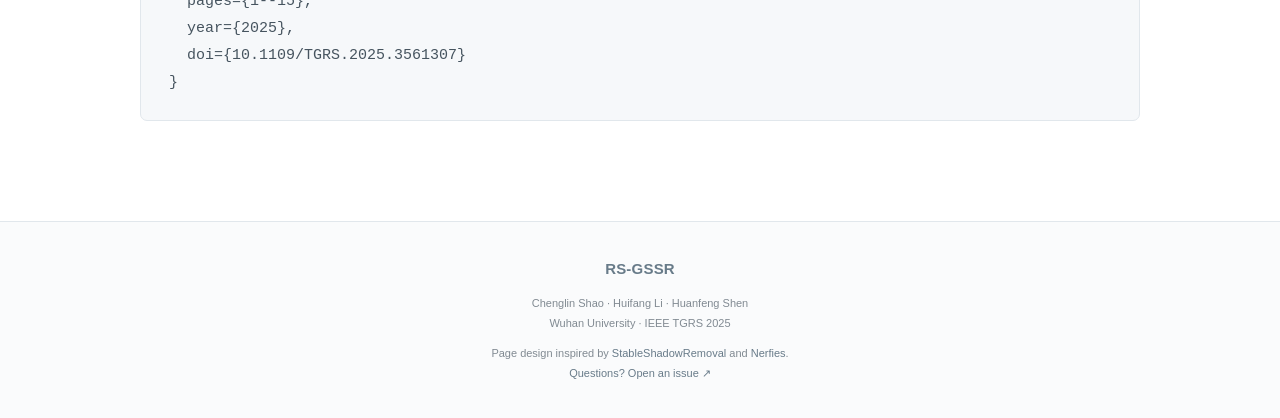
==== commit cba47389: "Present AISD removal sliders, paper metrics and fixed dataset comparisons" ====
--- a/docs/index.html
+++ b/docs/index.html
@@ -14,10 +14,11 @@
   <link rel="icon" href="favicon.svg" type="image/svg+xml">
   <link rel="stylesheet" href="style.css">
   <link rel="stylesheet" href="publication-header.css">
-  <link rel="stylesheet" href="project-content.css?v=20261017-synthesis-grid">
+  <link rel="stylesheet" href="project-content.css?v=20261017-removal">
   <script src="data.js" defer></script>
   <script src="synthesis-data.js" defer></script>
-  <script src="app.js?v=20261017-synthesis-grid" defer></script>
+  <script src="removal-data.js" defer></script>
+  <script src="app.js?v=20261017-removal" defer></script>
 </head>
 <body class="project-page">
 <a class="skip-link" href="#main">Skip to content</a>
@@ -64,9 +65,20 @@
   </div></section>
 
   <section id="results" class="section container">
-    <div class="section-heading"><span class="eyebrow">SHADOW REMOVAL</span><h2>Results on real remote sensing images</h2><p>Compare methods on the same scene. Inspect shadow boundaries, ground texture, and color consistency.</p></div>
-    <div class="dataset-tabs" role="tablist" aria-label="Result dataset"><button id="tab-aisd" class="dataset-tab active" role="tab" aria-selected="true" aria-controls="panel-aisd" data-dataset="aisd">AISD <span>6 scenes</span></button><button id="tab-asd" class="dataset-tab" role="tab" aria-selected="false" aria-controls="panel-asd" tabindex="-1" data-dataset="asd">ASD <span>4 scenes</span></button></div>
-    <div id="panel-aisd" role="tabpanel" aria-labelledby="tab-aisd" class="dataset-panel"></div><div id="panel-asd" role="tabpanel" aria-labelledby="tab-asd" class="dataset-panel" hidden></div>
+    <div class="section-heading"><span class="eyebrow">SHADOW REMOVAL</span><h2>Results on real remote sensing images</h2><p>Drag the dividers to explore shadow removal by <strong>GSR-Net</strong> on representative AISD scenes.</p></div>
+    <div id="removal-showcase" class="removal-gallery" aria-label="AISD shadow removal before and after comparisons"></div>
+    <div id="quantitative-results" class="results-block">
+      <h3>Quantitative comparison</h3>
+      <p class="results-intro">Table II from the paper. Full-reference evaluation on RS-SynShadow and no-reference evaluation on AISD and ASD.</p>
+      <div class="table-scroll" role="region" aria-label="Quantitative comparison on three datasets" tabindex="0"><table id="quantitative-table" class="quantitative-table"><caption>Quantitative comparisons on RS-SynShadow, AISD, and ASD</caption><thead><tr><th scope="col" rowspan="2">Method</th><th scope="colgroup" colspan="2">RS-SynShadow</th><th scope="colgroup" colspan="3">AISD</th><th scope="colgroup" colspan="3">ASD</th></tr><tr><th scope="col">PSNR ↑</th><th scope="col">SSIM ↑</th><th scope="col">Entropy ↑</th><th scope="col">BRISQUE ↓</th><th scope="col">PIQE ↓</th><th scope="col">Entropy ↑</th><th scope="col">BRISQUE ↓</th><th scope="col">PIQE ↓</th></tr></thead><tbody></tbody></table></div>
+      <p class="table-note">↑ Higher is better; ↓ lower is better. PSNR and SSIM are reported as mean (± standard deviation). <strong>Bold</strong> and <span class="second-score">underlined</span> values mark the best and second-best means, respectively. † Natural-image methods; ‡ remote sensing methods. <a href="https://doi.org/10.1109/TGRS.2025.3561307" target="_blank" rel="noopener">Source: Table II, published paper ↗</a></p>
+    </div>
+    <div class="results-block qualitative-results">
+      <h3>Visual comparison with other methods</h3>
+      <p class="results-intro">Two representative scenes from each dataset. Click any image to enlarge it.</p>
+      <section class="comparison-dataset" aria-labelledby="aisd-comparison-heading"><h4 id="aisd-comparison-heading">AISD</h4><div id="aisd-comparison-rows" class="method-comparison-scroll" role="region" aria-label="Two AISD scenes compared across methods" tabindex="0"></div></section>
+      <section class="comparison-dataset" aria-labelledby="asd-comparison-heading"><h4 id="asd-comparison-heading">ASD</h4><div id="asd-comparison-rows" class="method-comparison-scroll" role="region" aria-label="Two ASD scenes compared across methods" tabindex="0"></div></section>
+    </div>
     <div class="gallery-callout"><div><h3>Every AISD test result, in one place.</h3><p>Browse 51 paired inputs and outputs with interactive before / after comparisons.</p></div><a class="button primary" href="gallery.html">View full gallery <span aria-hidden="true">→</span></a></div>
   </section>
 
--- a/docs/project-content.css
+++ b/docs/project-content.css
@@ -158,6 +158,47 @@
   }
 }
 
+.removal-gallery {
+  display: grid;
+  grid-template-columns: repeat(4, minmax(0, 1fr));
+  gap: 26px 18px;
+}
+
+.removal-example { min-width: 0; }
+.removal-example figcaption { margin-top: 9px; line-height: 1.5; }
+.removal-scene-description { display: block; font-size: 15px; color: #44545f; }
+.removal-scene-id { display: block; font-size: 12px; color: #77828b; }
+.results-block { margin-top: 64px; }
+.results-block > h3 { font-size: 27px; margin-bottom: 12px; text-align: center; }
+.results-intro { font-size: 17px; line-height: 1.75; color: var(--subtle); text-align: center; margin-bottom: 26px; }
+.table-scroll, .method-comparison-scroll { overflow-x: auto; scrollbar-width: thin; }
+.quantitative-table { width: 100%; min-width: 1000px; border-collapse: collapse; font-size: 14px; font-variant-numeric: tabular-nums; text-align: center; border-top: 2px solid #52616d; border-bottom: 2px solid #52616d; }
+.quantitative-table caption { font-size: 15px; color: var(--subtle); margin-bottom: 16px; }
+.quantitative-table th, .quantitative-table td { padding: 11px 8px; white-space: nowrap; }
+.quantitative-table thead { background: #f6f8fa; }
+.quantitative-table thead tr:last-child, .quantitative-table th[rowspan] { border-bottom: 1px solid #bac5ce; }
+.quantitative-table thead tr:first-child th[colspan] { border-bottom: 1px solid #dce3e9; }
+.quantitative-table tbody th { text-align: left; font-weight: 500; }
+.quantitative-table sup { font-size: 10px; margin-left: 3px; }
+.quantitative-table tbody tr + tr { border-top: 1px solid #eef1f4; }
+.quantitative-table .ours-row { background: #eef5fa; border-top: 1px solid #a5bdce; }
+.quantitative-table .ours-row th { color: var(--blue-dark); font-weight: 700; }
+.score-std { color: #65717b; font-size: 12px; }
+.second-score { text-decoration: underline; text-underline-offset: 3px; }
+.table-note { font-size: 12px; color: #77828b; line-height: 1.8; margin: 15px 0 0; }
+.comparison-dataset { margin-top: 34px; }
+.comparison-dataset h4 { font-size: 22px; margin: 0 0 18px; color: var(--blue-dark); }
+.method-comparison-row { min-width: 1000px; margin-bottom: 26px; }
+.method-comparison-row:last-child { margin-bottom: 5px; }
+.comparison-scene-id { font-size: 12px; color: #77828b; margin-bottom: 10px; }
+.paper-comparison-grid { display: grid; grid-template-columns: repeat(8, minmax(0, 1fr)); gap: 12px; }
+.paper-comparison-grid .result-cell figcaption { font-size: 12px; margin-top: 8px; white-space: nowrap; }
+.paper-comparison-grid .ours .image-button { outline: 2px solid #a5c4d9; outline-offset: 2px; }
+
+@media (min-width: 641px) and (max-width: 900px) {
+  .removal-gallery { grid-template-columns: repeat(2, minmax(0, 1fr)); }
+}
+
 @media (max-width: 640px) {
   h2 {
     font-size: 27px;
@@ -214,4 +255,11 @@
   .invalid-region-note {
     font-size: 13px;
   }
-}
+
+  .removal-gallery { grid-template-columns: 1fr; gap: 24px; }
+  .results-block { margin-top: 44px; }
+  .results-block > h3 { font-size: 24px; }
+  .results-intro { font-size: 16px; text-align: left; }
+  .quantitative-table { font-size: 13px; }
+  .table-note { font-size: 12px; }
+}
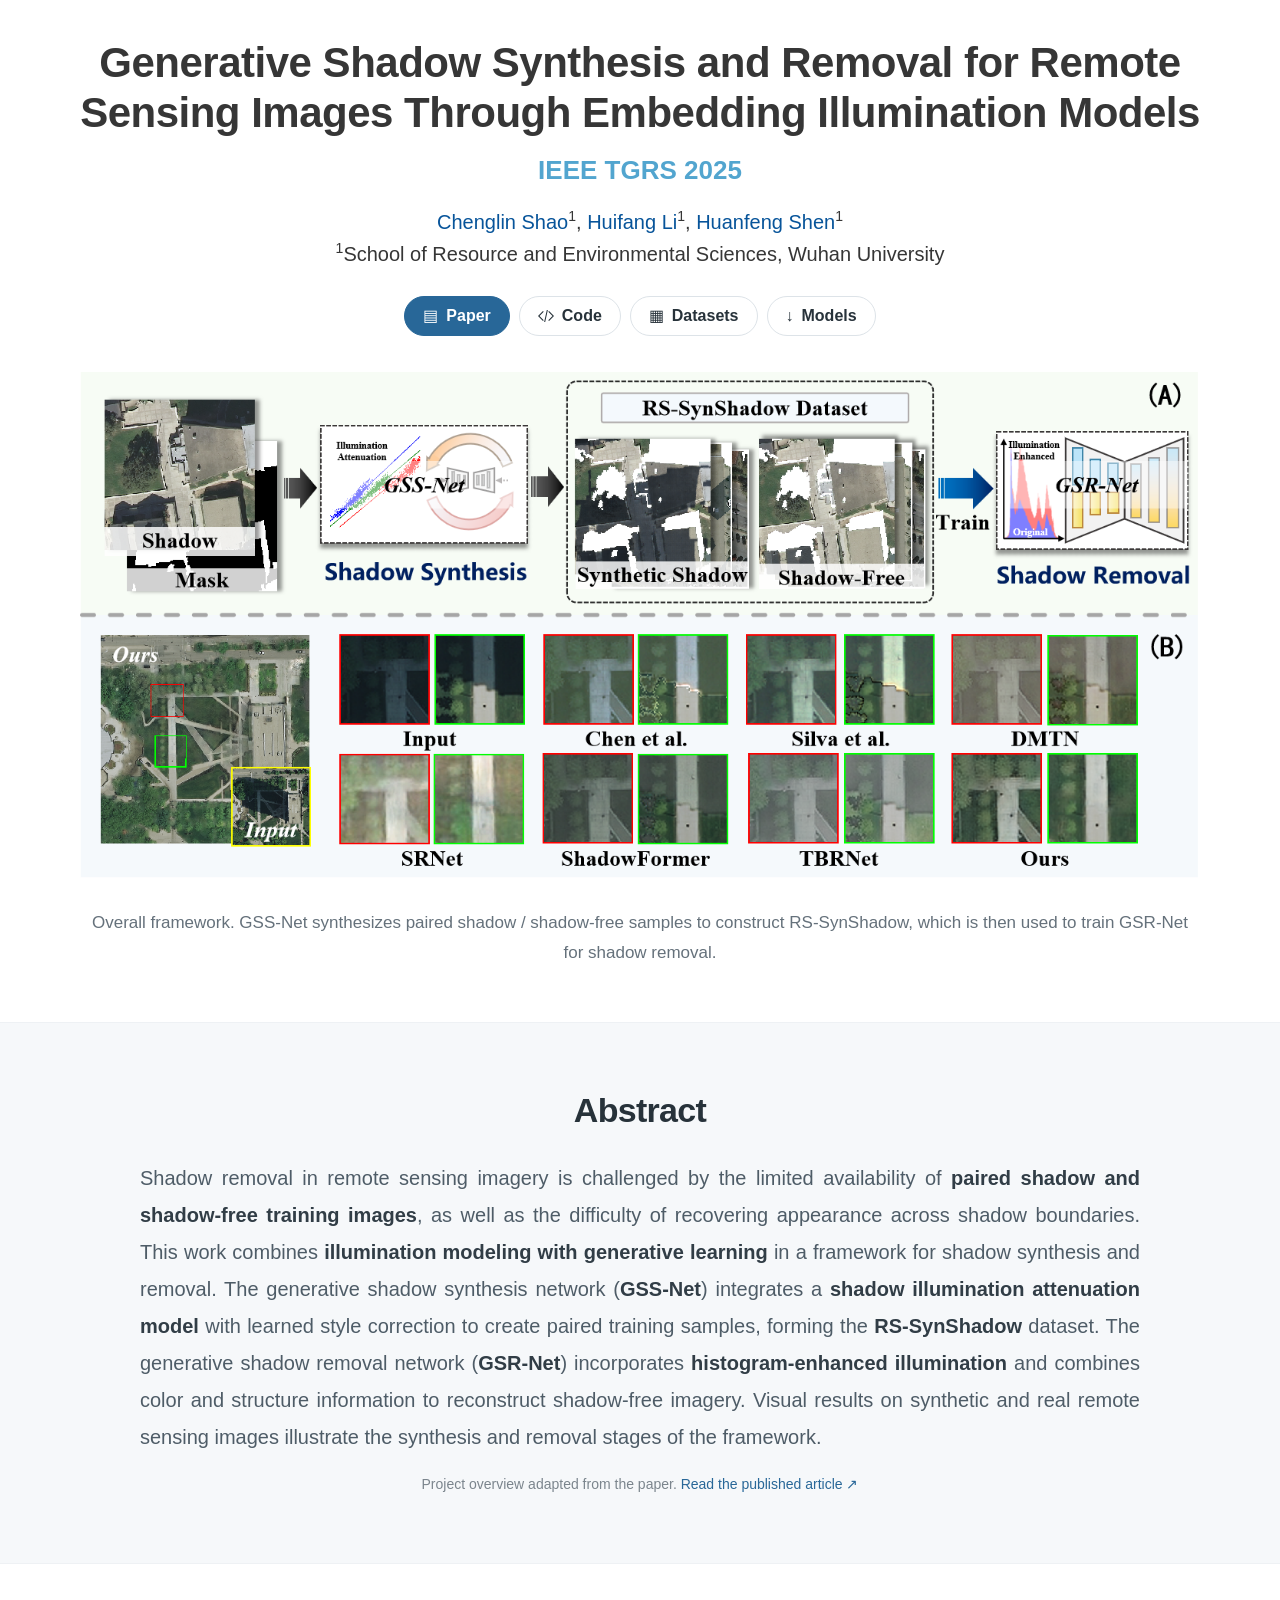
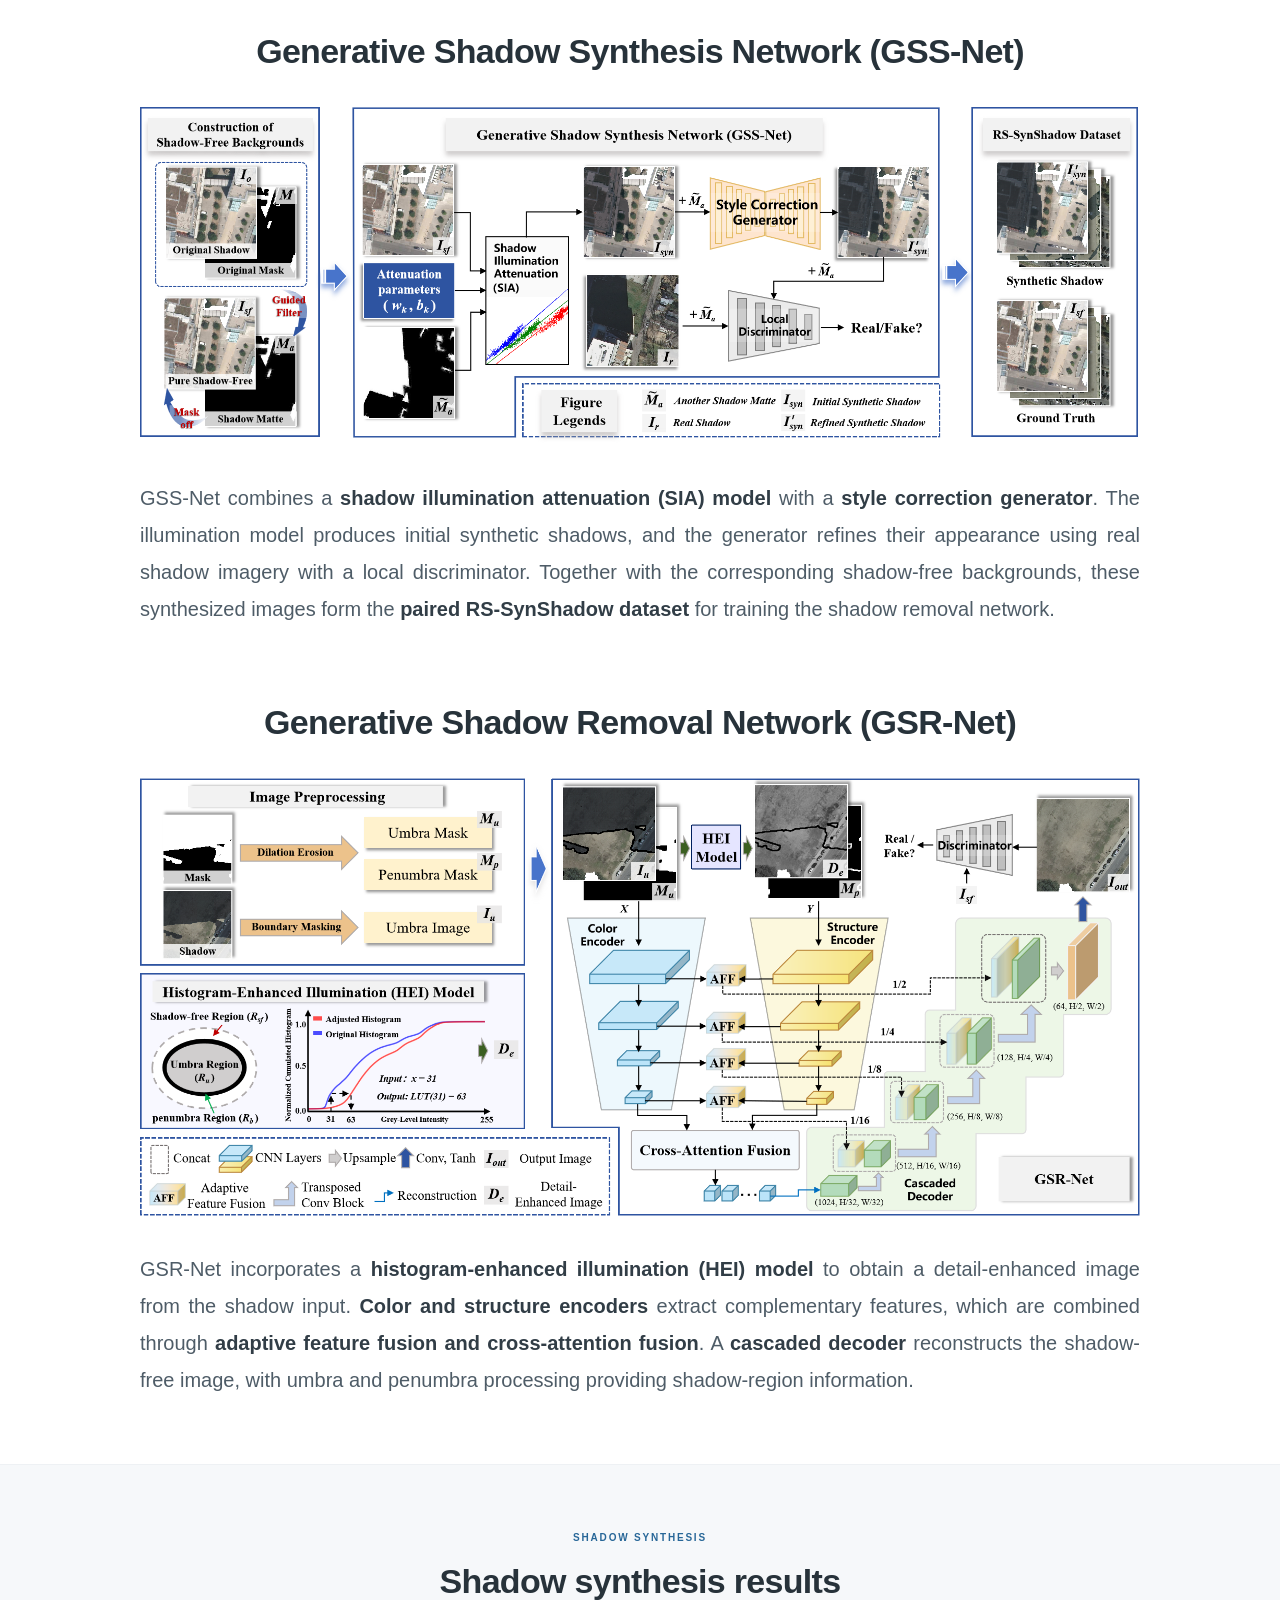
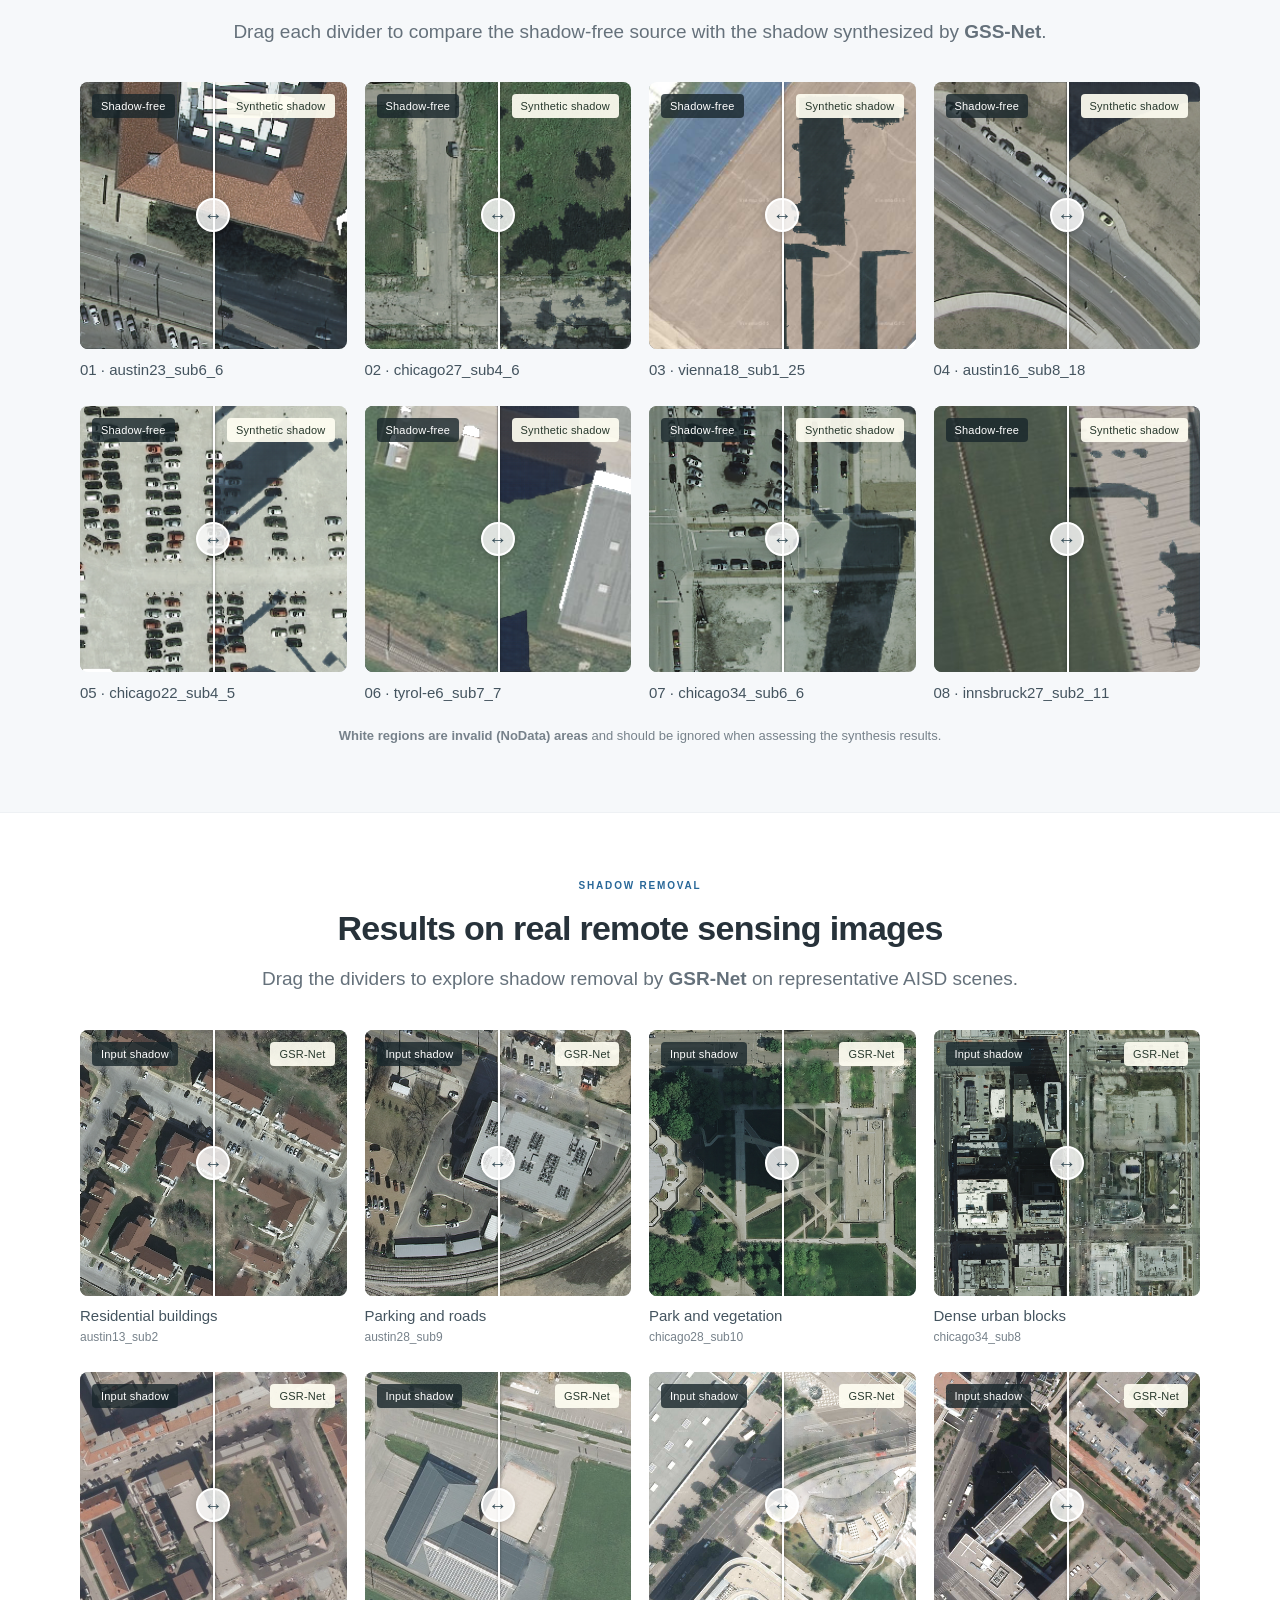
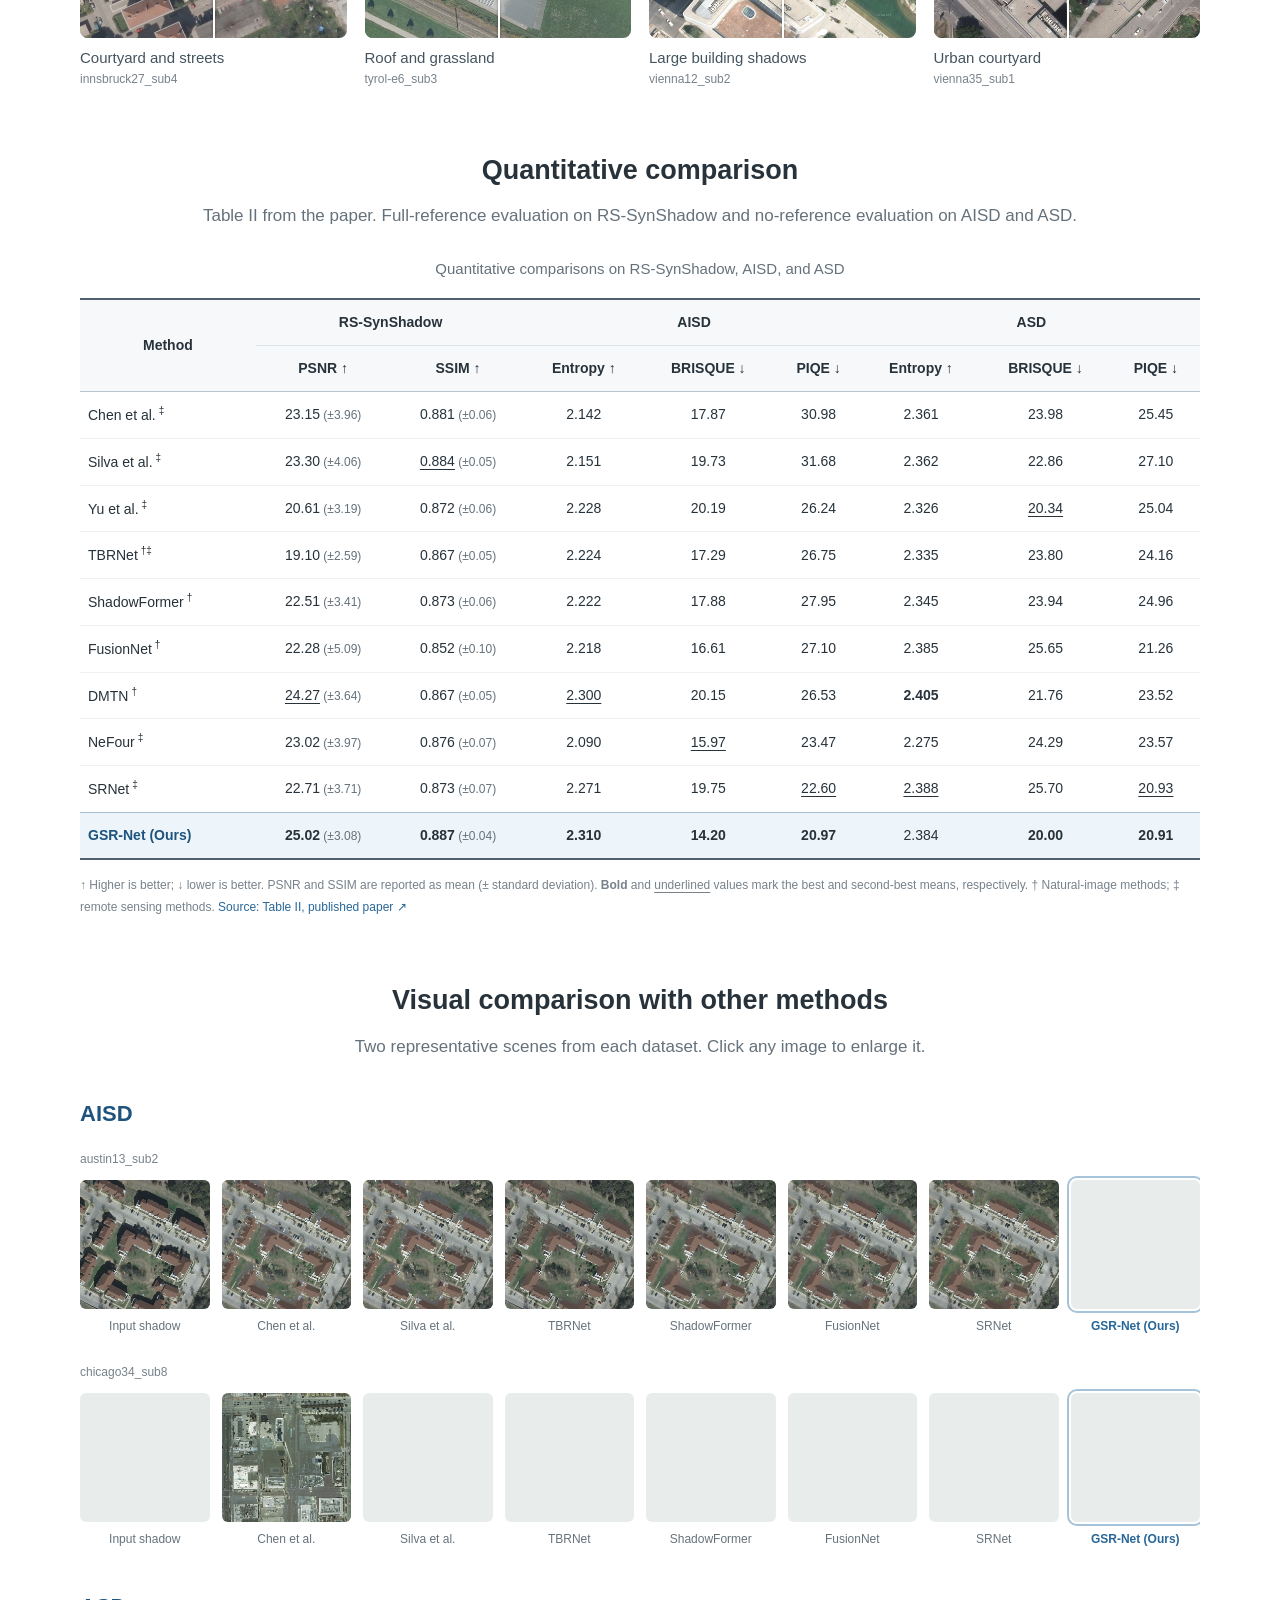
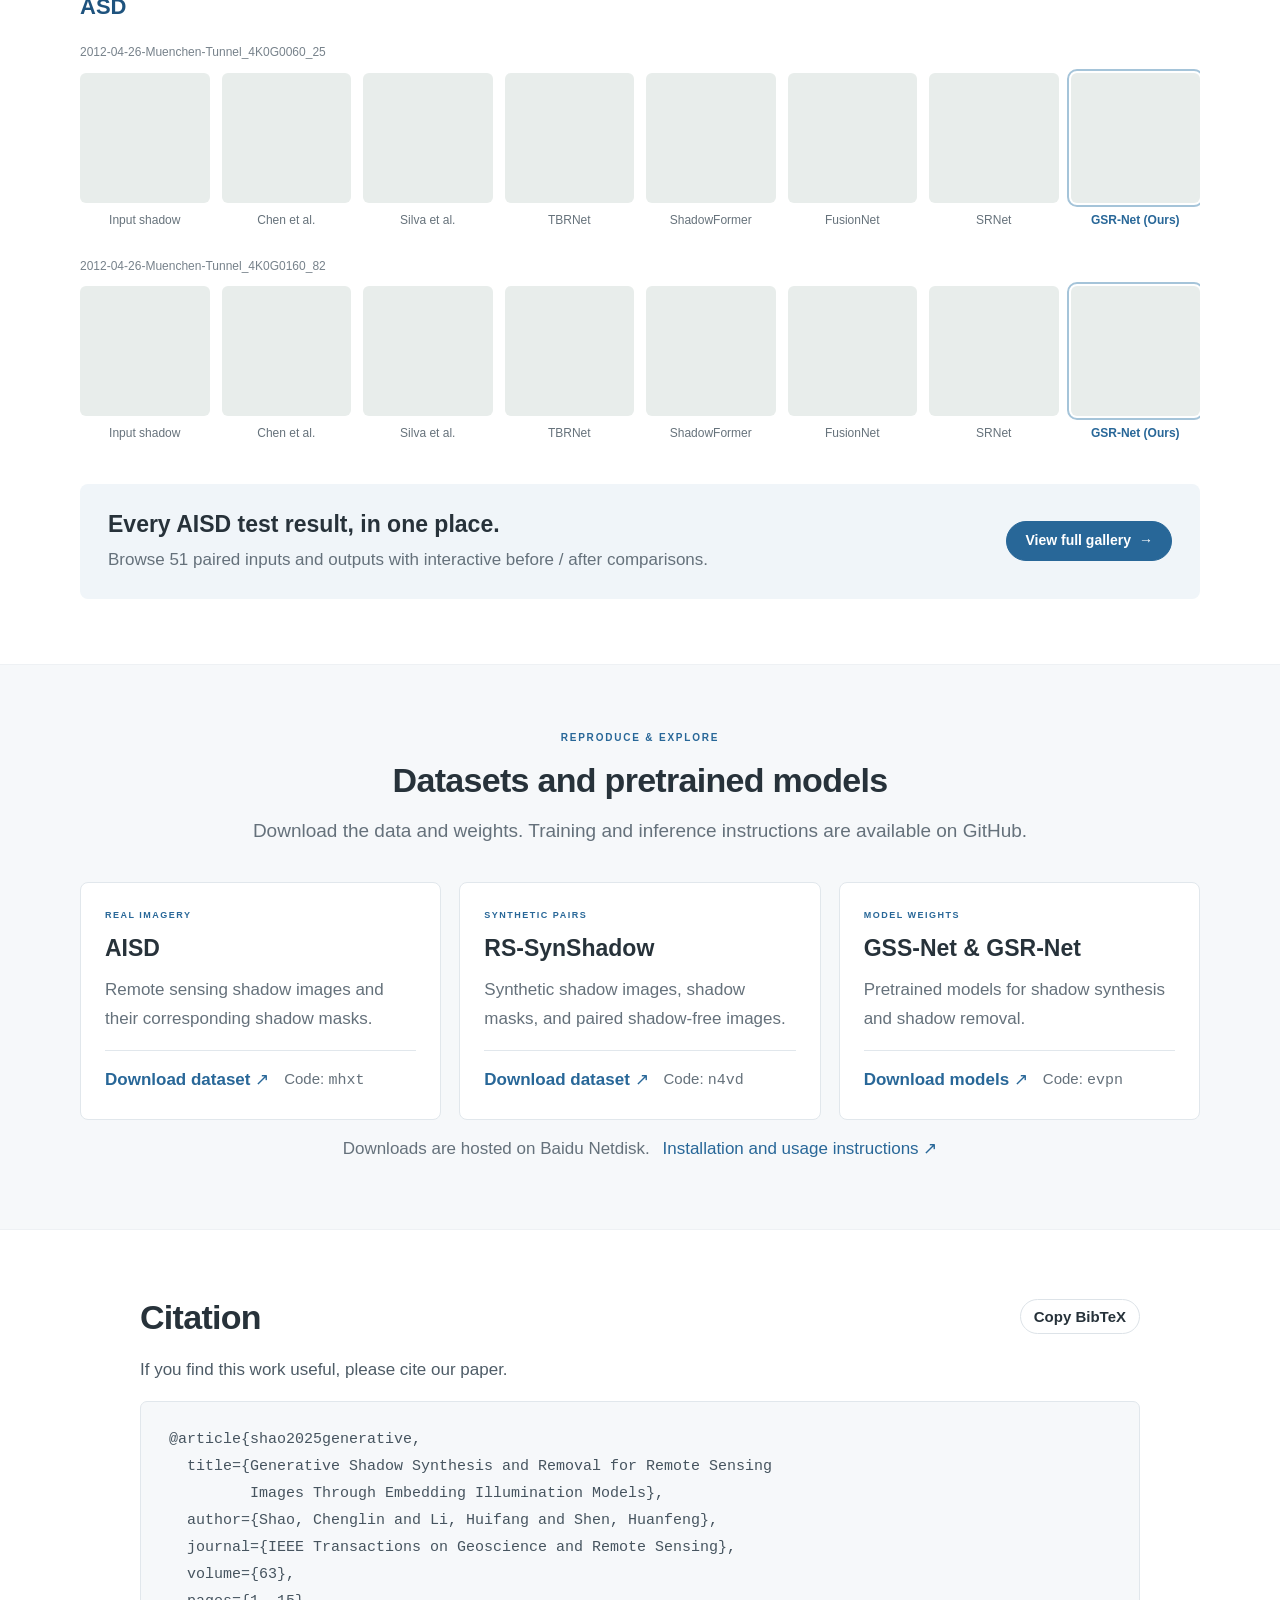
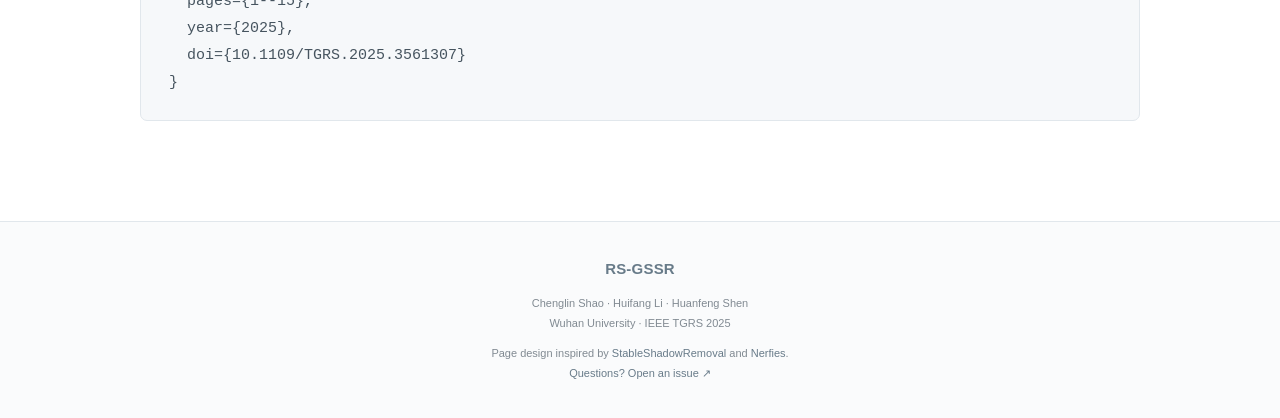
==== commit 5b793251: "Use lossless 512px AISD input and removal result pairs" ====
--- a/docs/index.html
+++ b/docs/index.html
@@ -15,7 +15,7 @@
   <link rel="stylesheet" href="style.css">
   <link rel="stylesheet" href="publication-header.css">
   <link rel="stylesheet" href="project-content.css?v=20261017-removal">
-  <script src="data.js" defer></script>
+  <script src="data.js?v=20261017-512" defer></script>
   <script src="synthesis-data.js" defer></script>
   <script src="removal-data.js" defer></script>
   <script src="app.js?v=20261017-removal" defer></script>
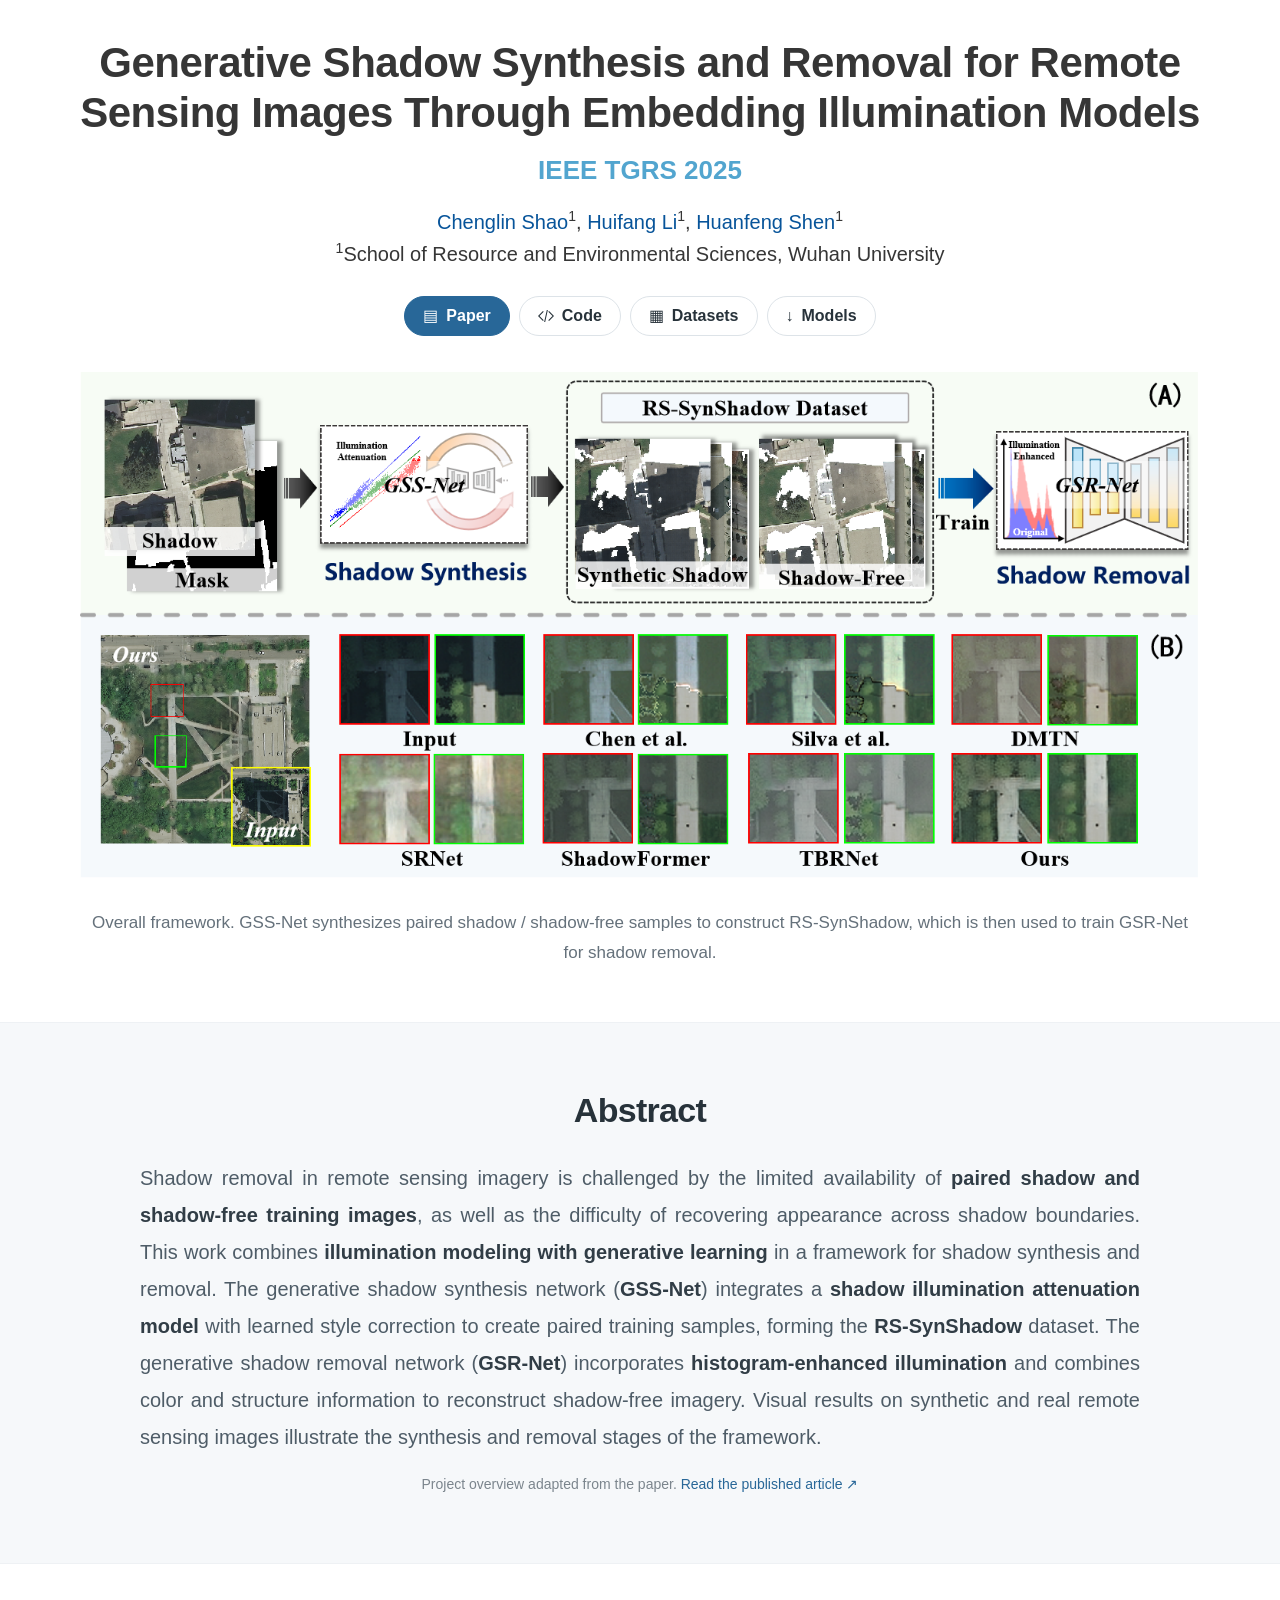
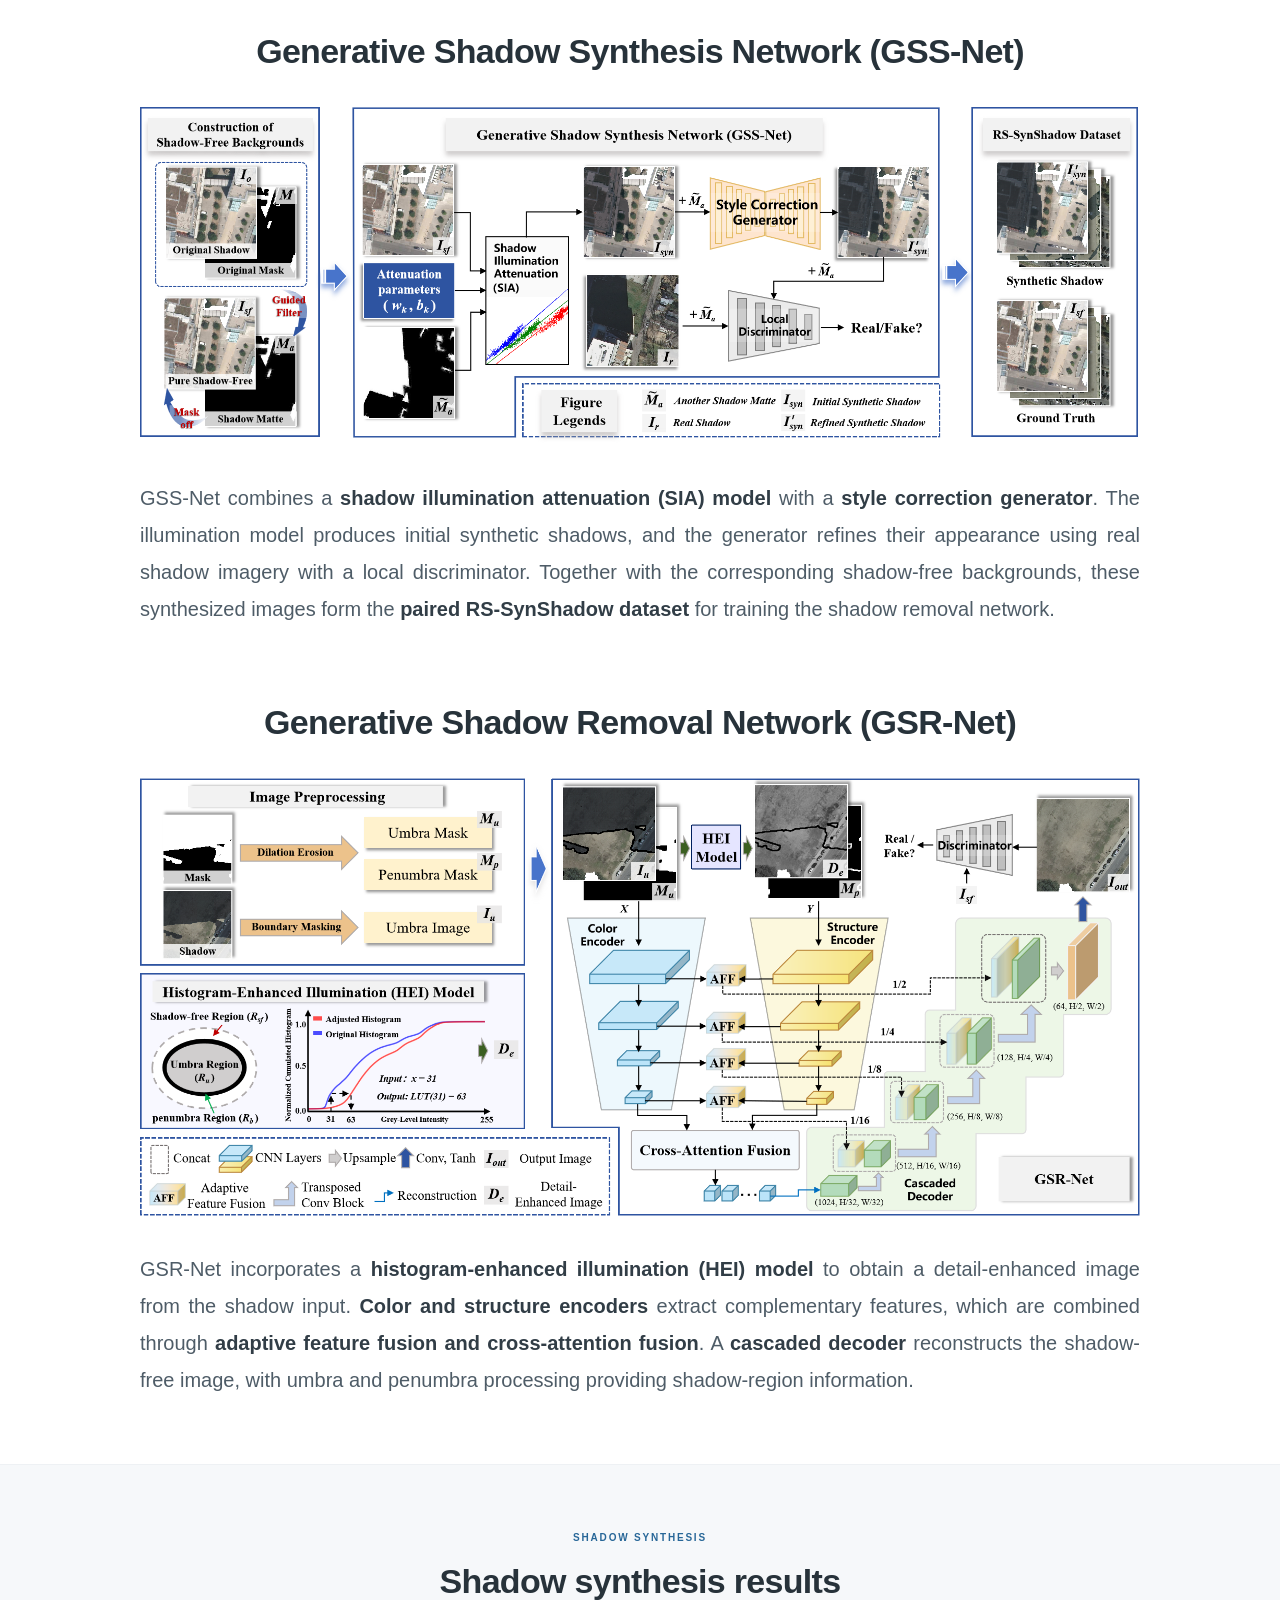
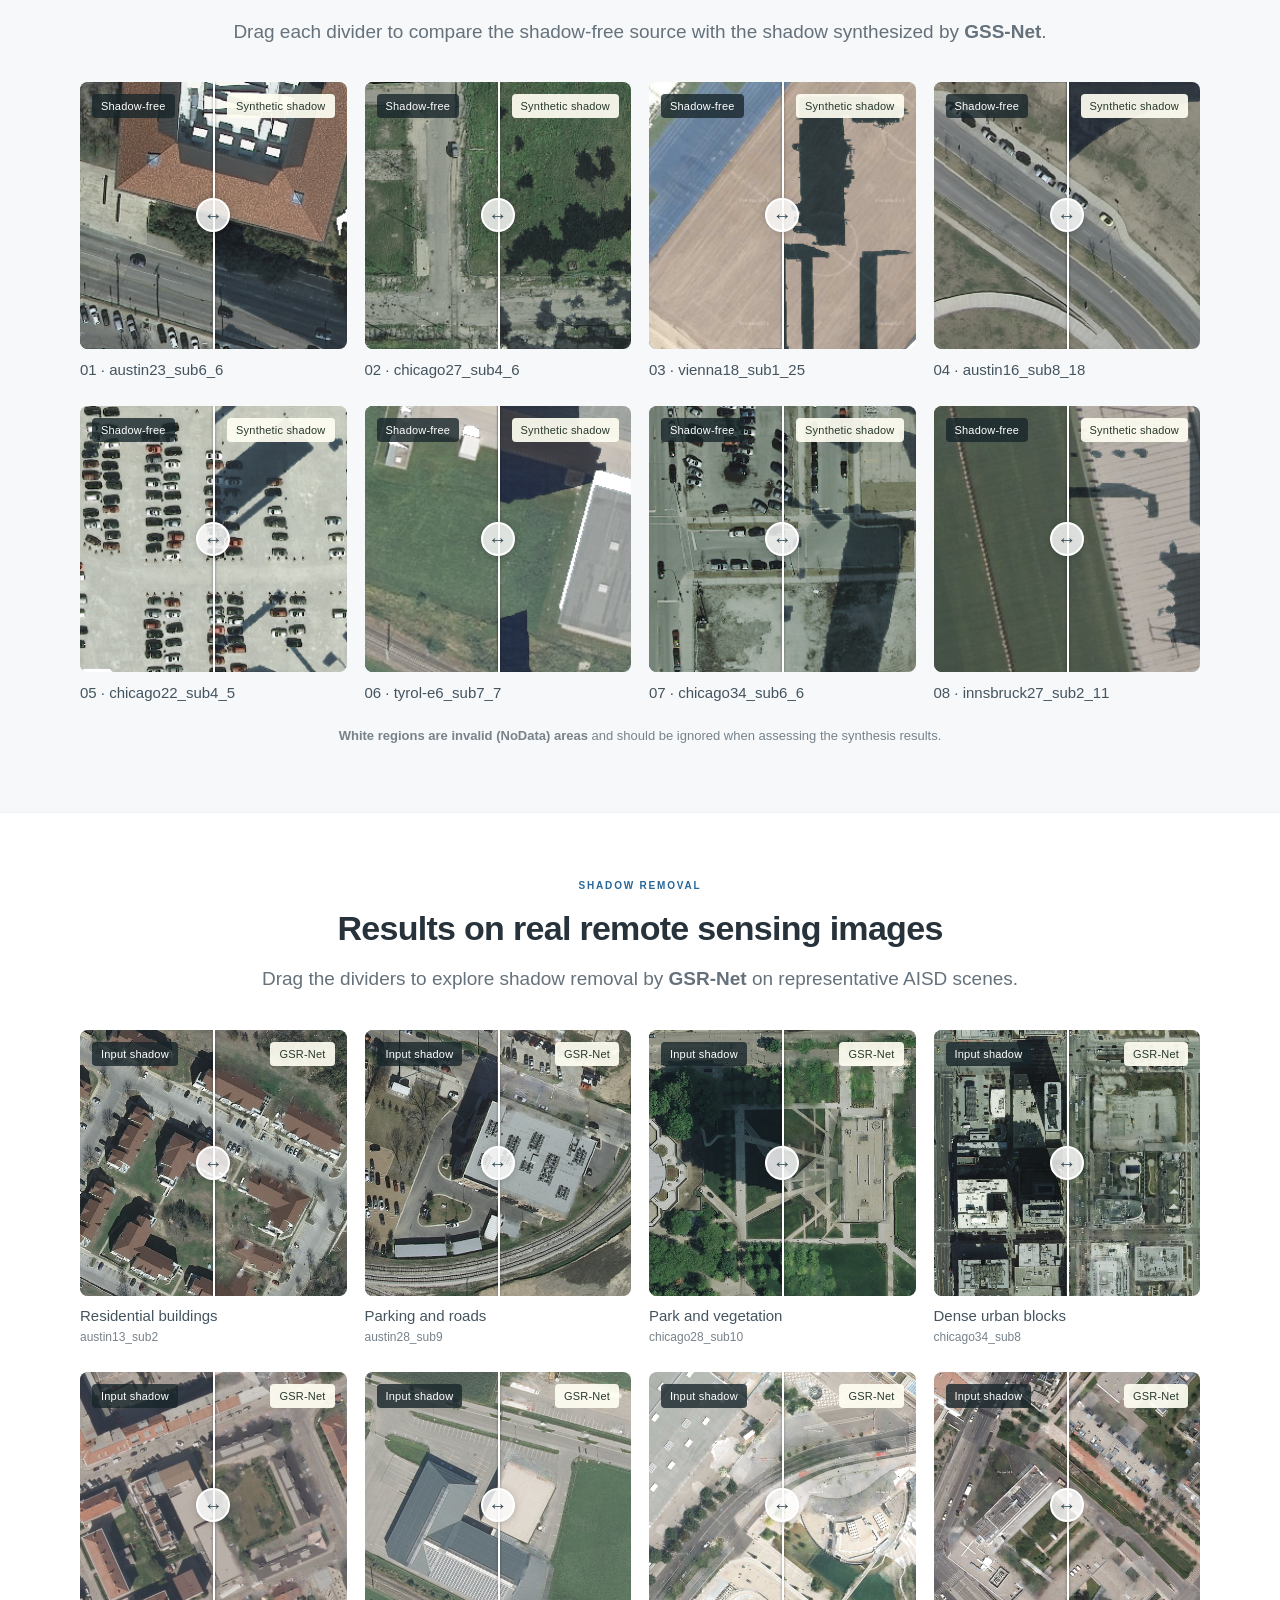
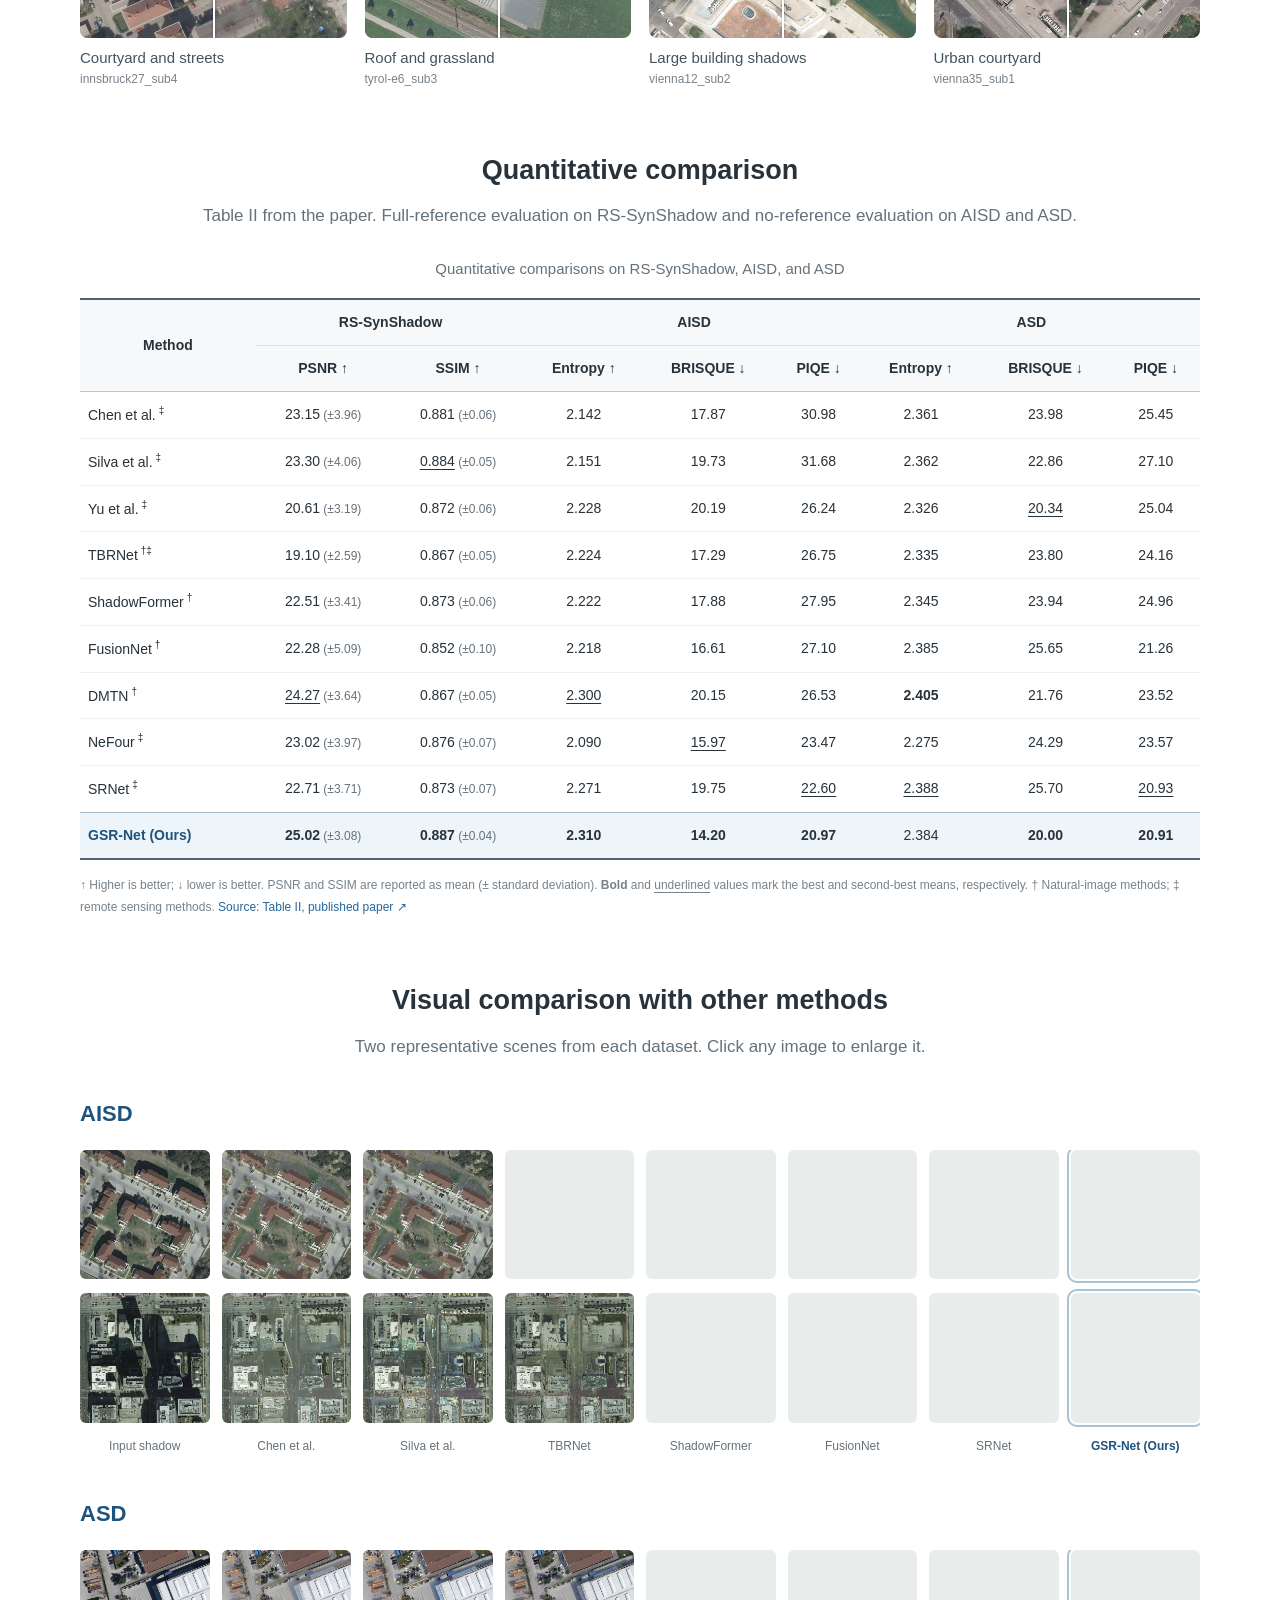
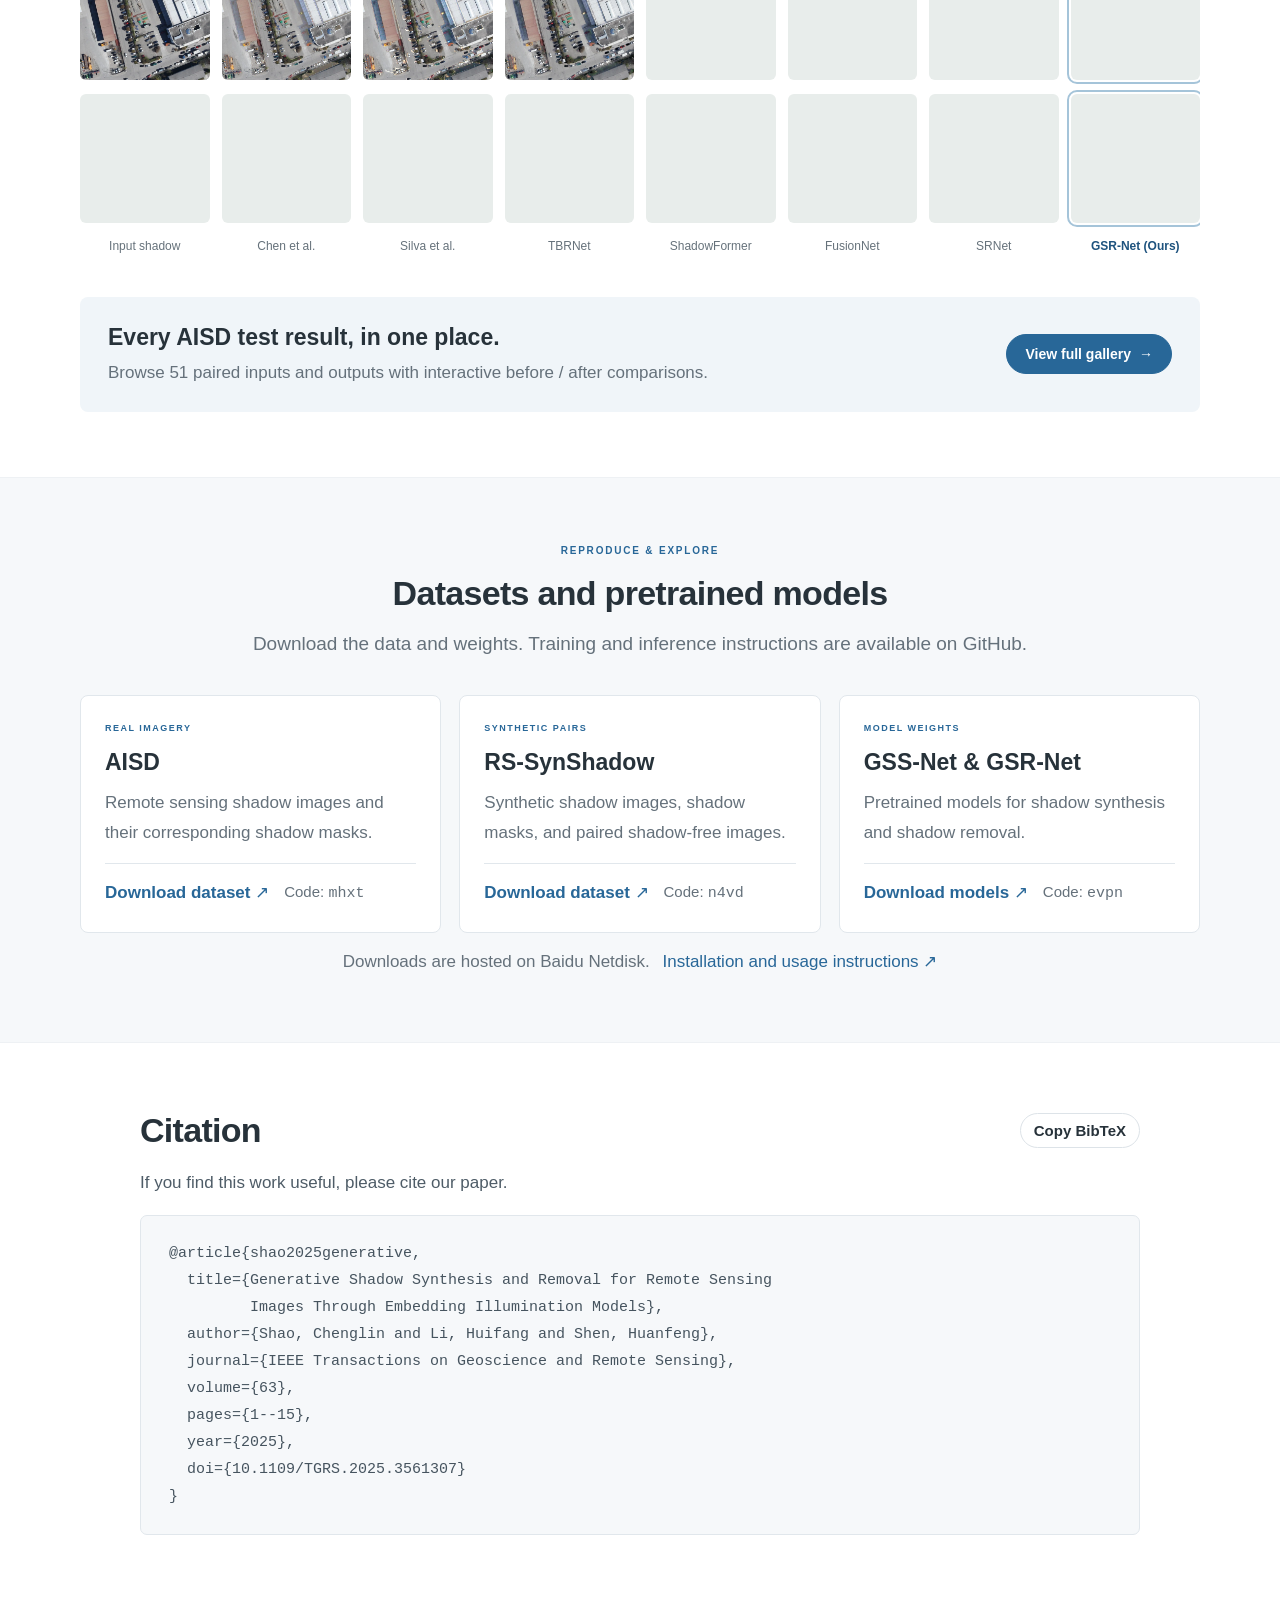
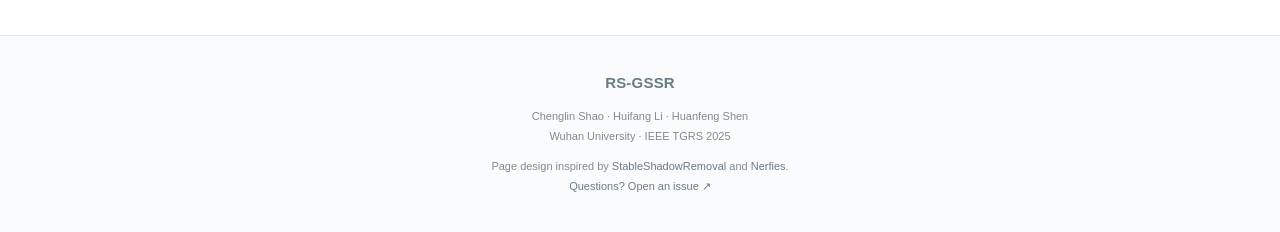
==== commit 09879f37: "Use one shared method label row per comparison dataset" ====
--- a/docs/index.html
+++ b/docs/index.html
@@ -14,11 +14,11 @@
   <link rel="icon" href="favicon.svg" type="image/svg+xml">
   <link rel="stylesheet" href="style.css">
   <link rel="stylesheet" href="publication-header.css">
-  <link rel="stylesheet" href="project-content.css?v=20261017-removal">
+  <link rel="stylesheet" href="project-content.css?v=20261017-labels">
   <script src="data.js?v=20261017-512" defer></script>
   <script src="synthesis-data.js" defer></script>
   <script src="removal-data.js" defer></script>
-  <script src="app.js?v=20261017-removal" defer></script>
+  <script src="app.js?v=20261017-labels" defer></script>
 </head>
 <body class="project-page">
 <a class="skip-link" href="#main">Skip to content</a>
--- a/docs/project-content.css
+++ b/docs/project-content.css
@@ -188,11 +188,11 @@
 .table-note { font-size: 12px; color: #77828b; line-height: 1.8; margin: 15px 0 0; }
 .comparison-dataset { margin-top: 34px; }
 .comparison-dataset h4 { font-size: 22px; margin: 0 0 18px; color: var(--blue-dark); }
-.method-comparison-row { min-width: 1000px; margin-bottom: 26px; }
-.method-comparison-row:last-child { margin-bottom: 5px; }
-.comparison-scene-id { font-size: 12px; color: #77828b; margin-bottom: 10px; }
+.method-comparison-row { min-width: 1000px; margin-bottom: 14px; }
 .paper-comparison-grid { display: grid; grid-template-columns: repeat(8, minmax(0, 1fr)); gap: 12px; }
-.paper-comparison-grid .result-cell figcaption { font-size: 12px; margin-top: 8px; white-space: nowrap; }
+.method-comparison-labels { min-width: 1000px; padding-bottom: 5px; }
+.comparison-method-label { text-align: center; font-size: 12px; color: #66727b; white-space: nowrap; }
+.comparison-method-label.ours-label { color: var(--blue-dark); font-weight: 700; }
 .paper-comparison-grid .ours .image-button { outline: 2px solid #a5c4d9; outline-offset: 2px; }
 
 @media (min-width: 641px) and (max-width: 900px) {
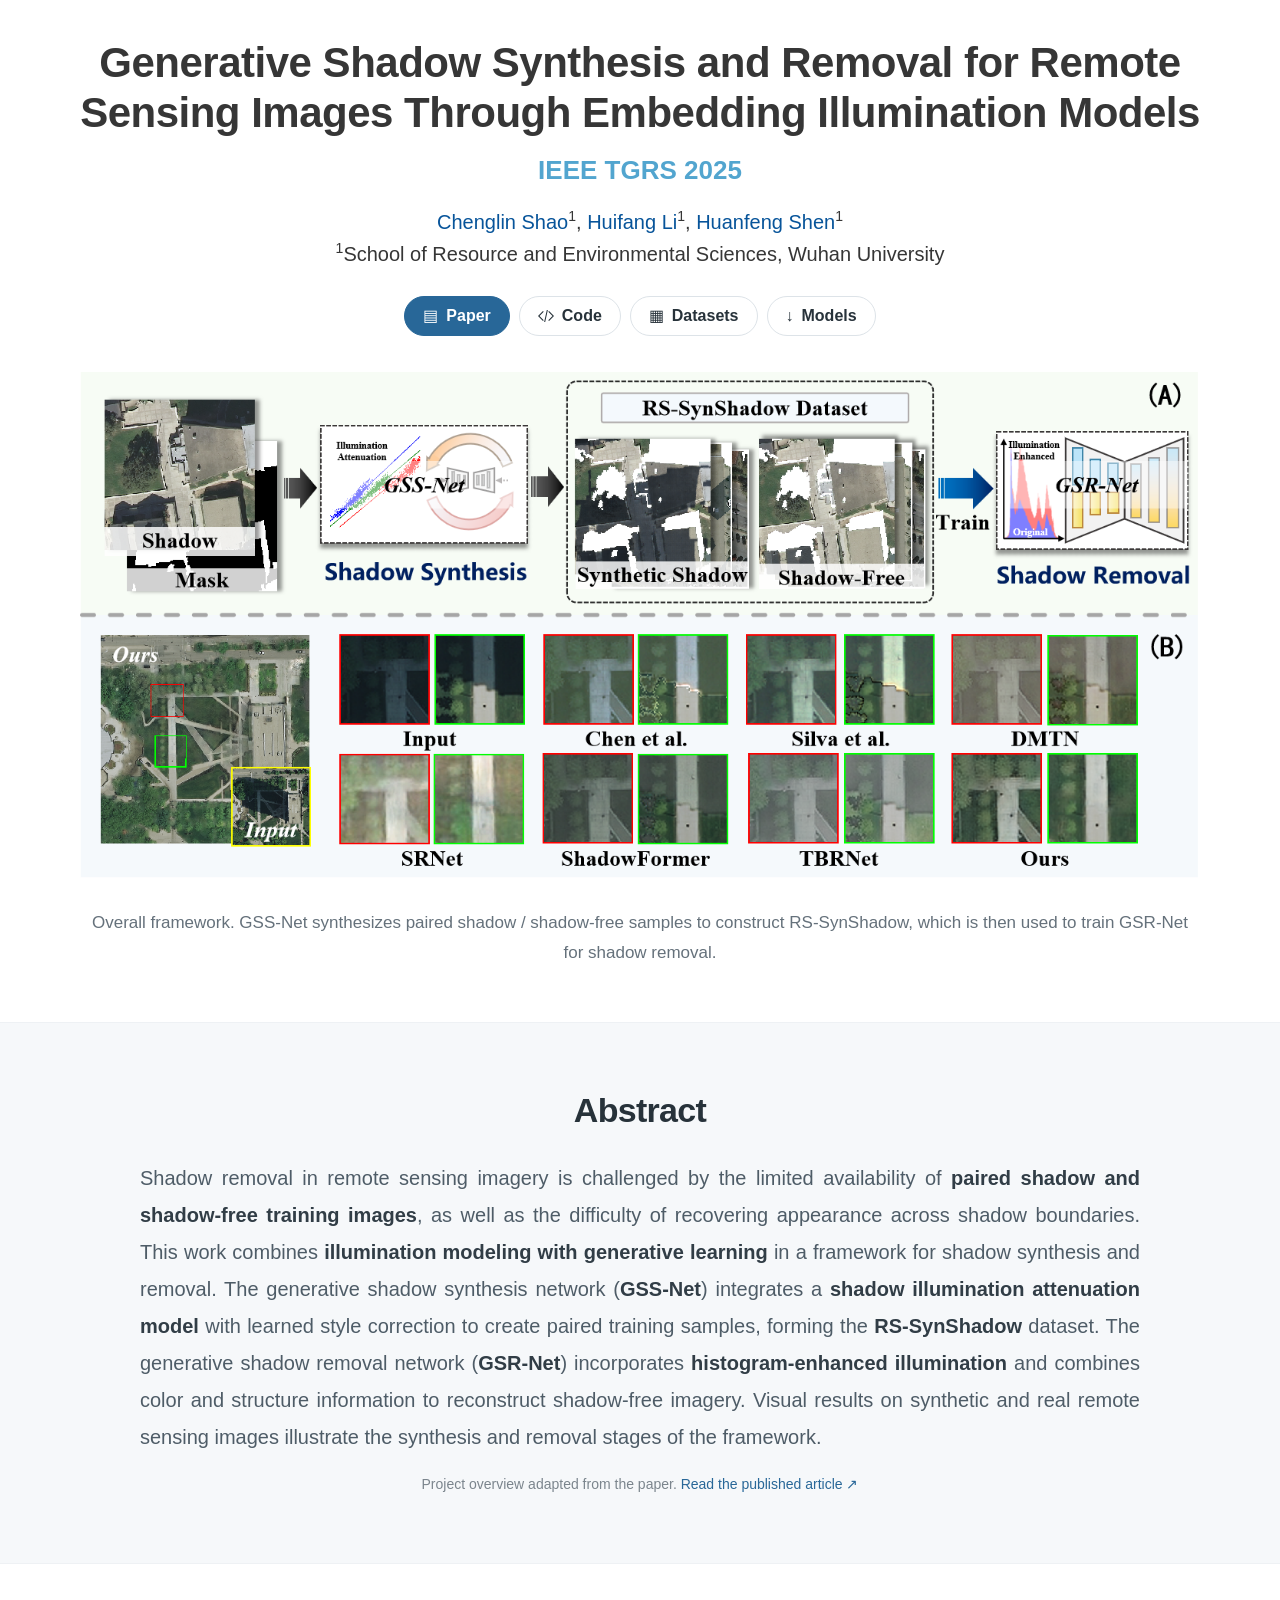
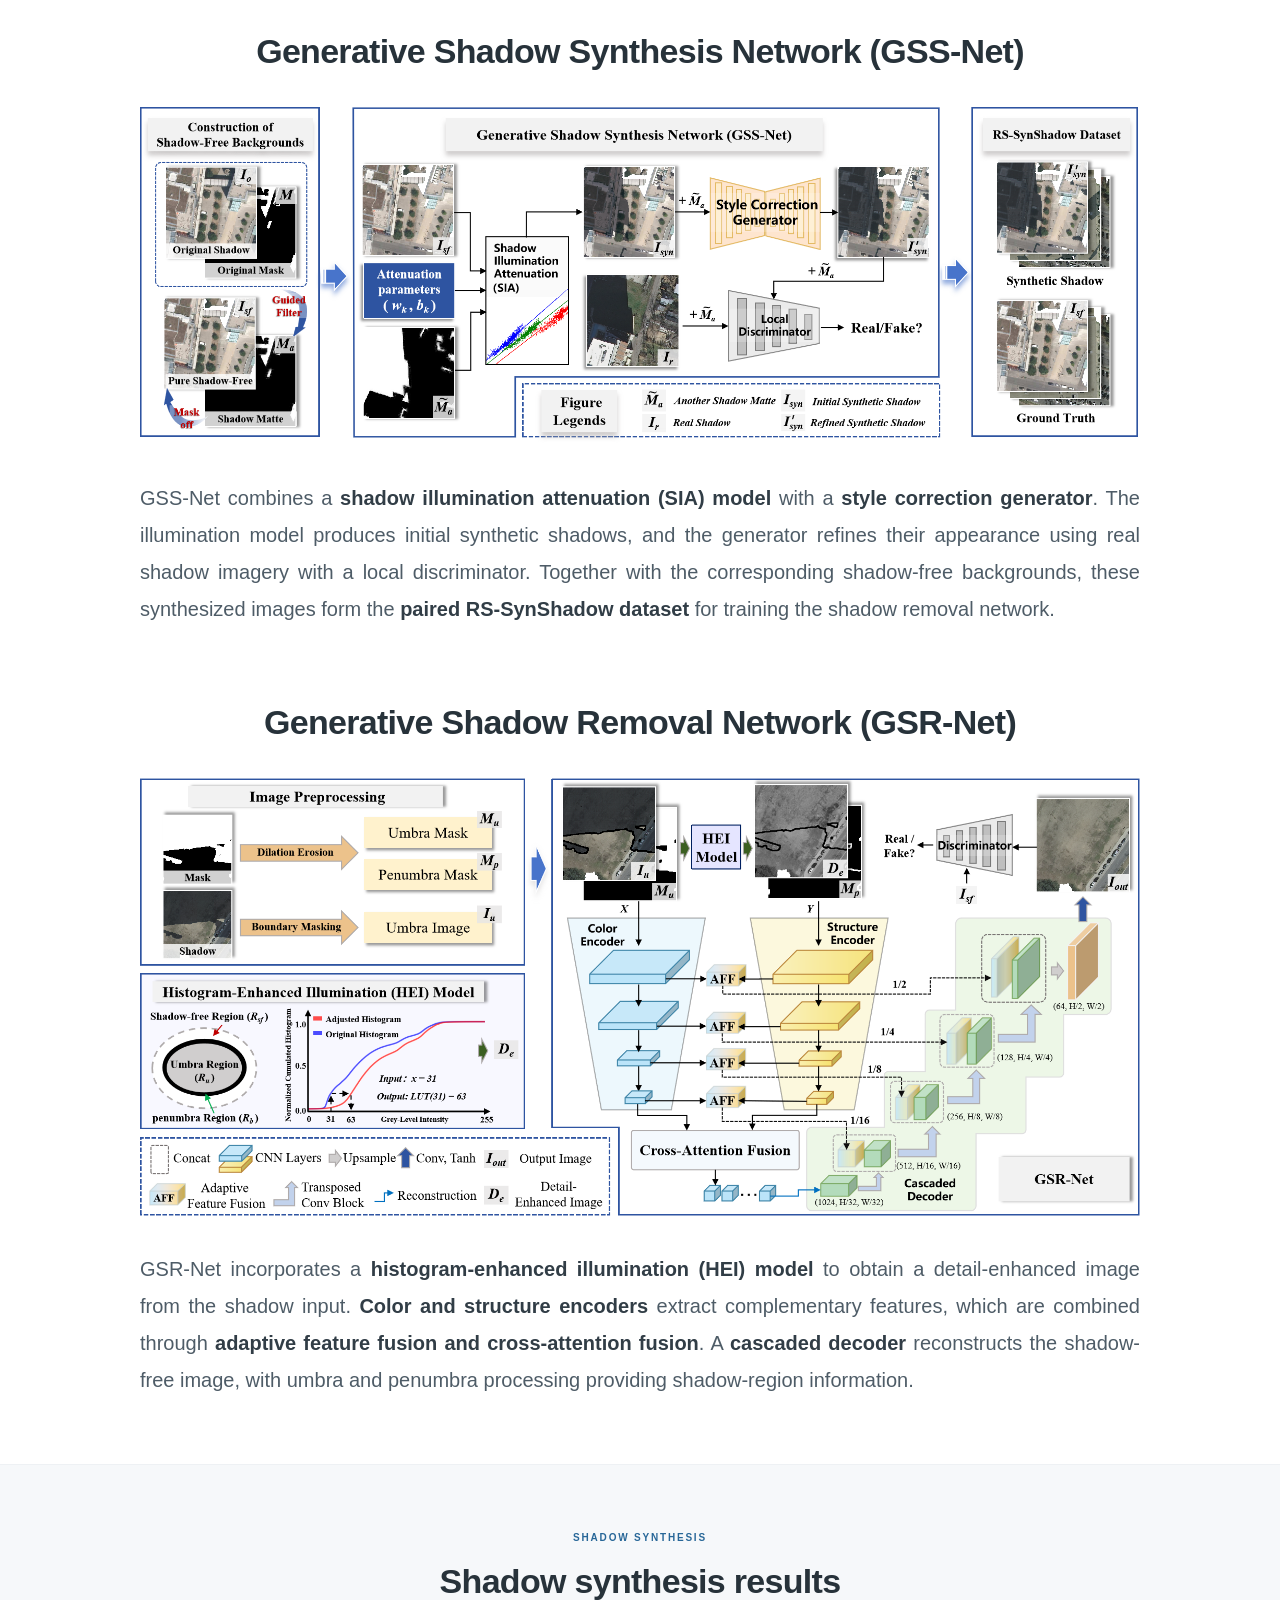
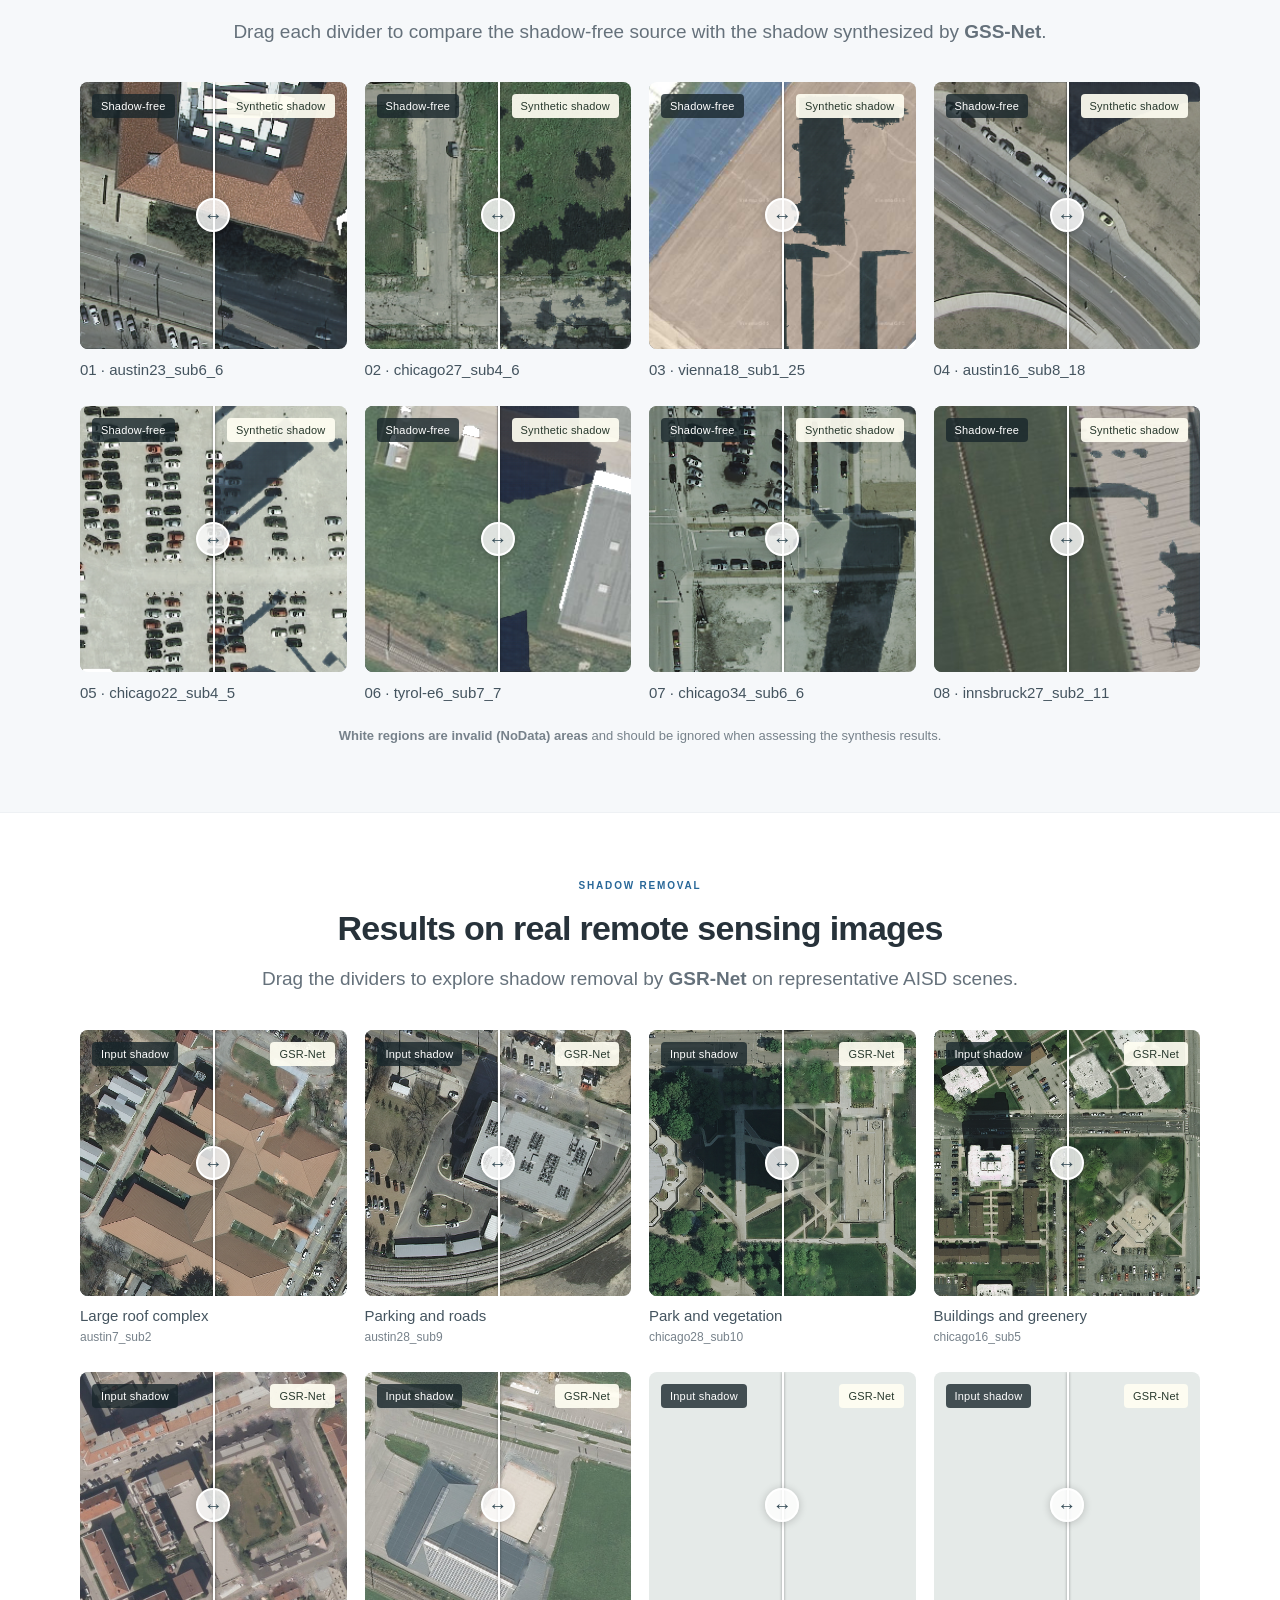
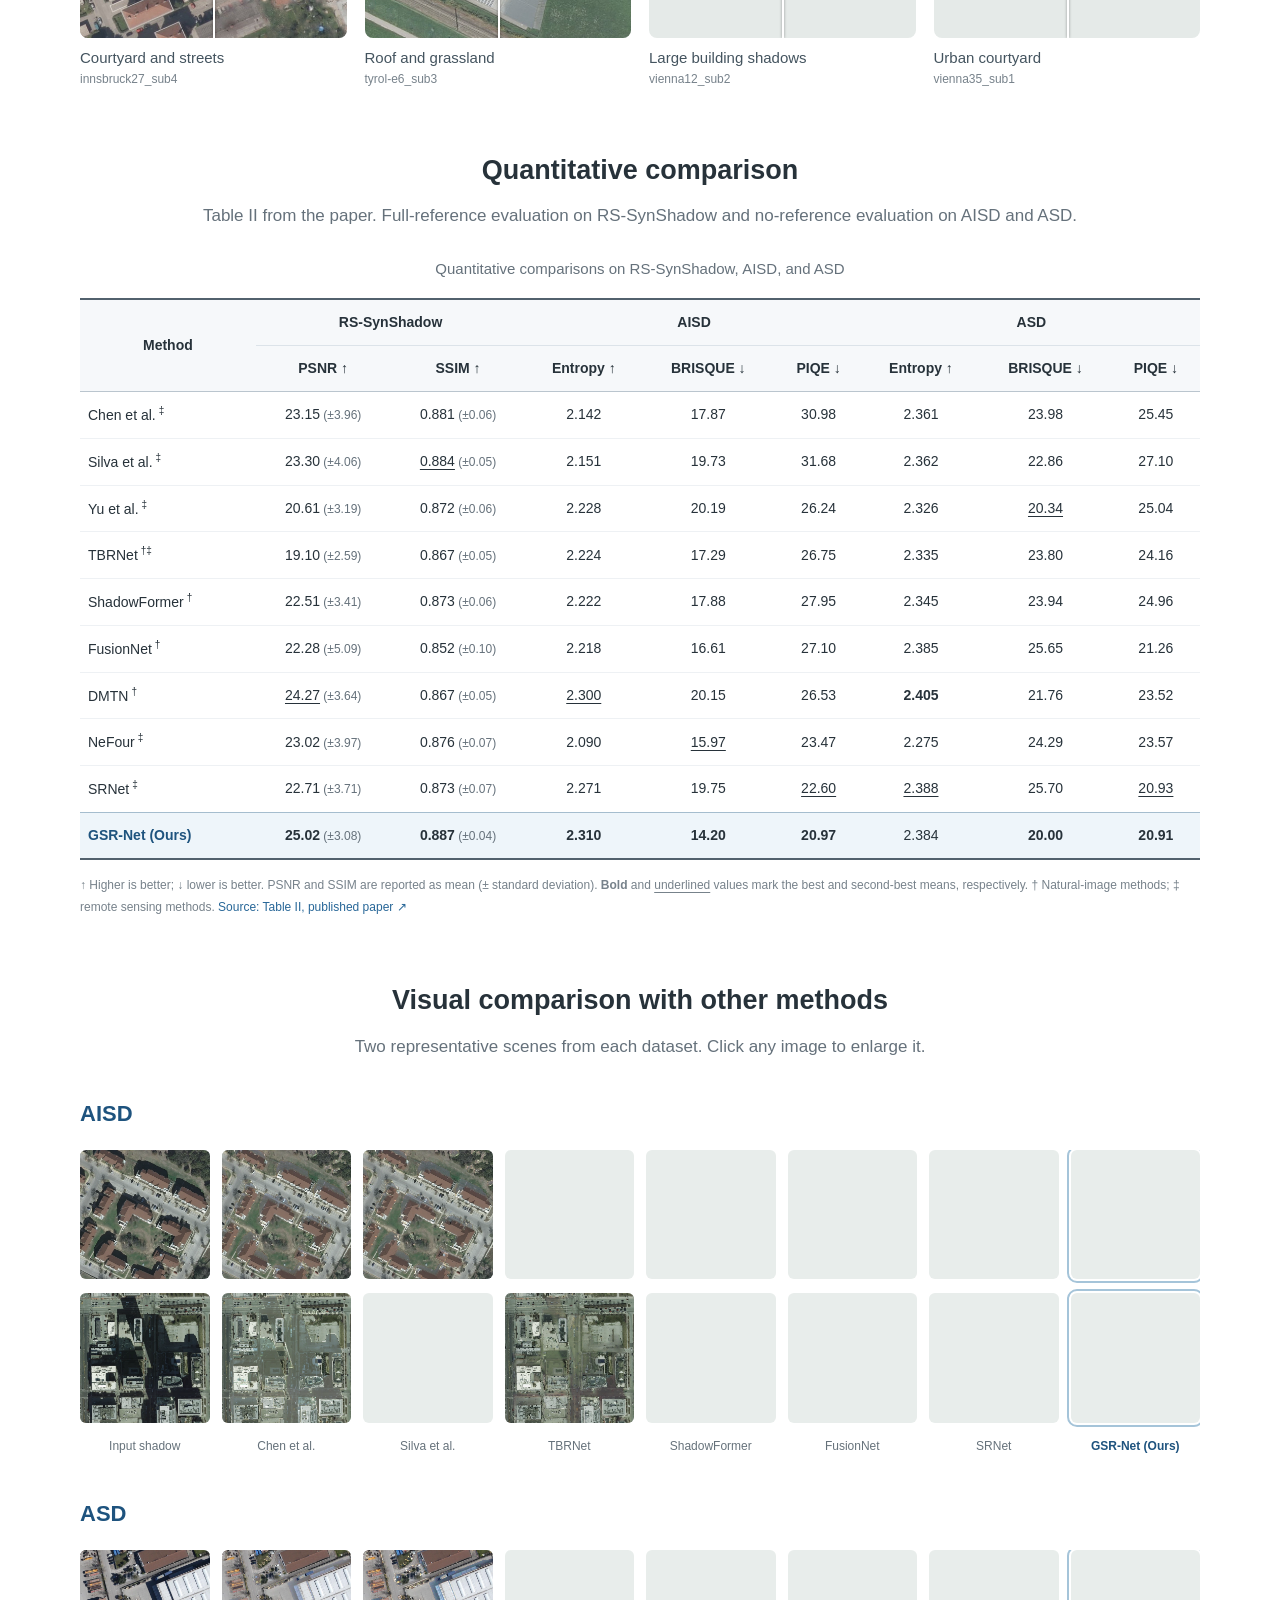
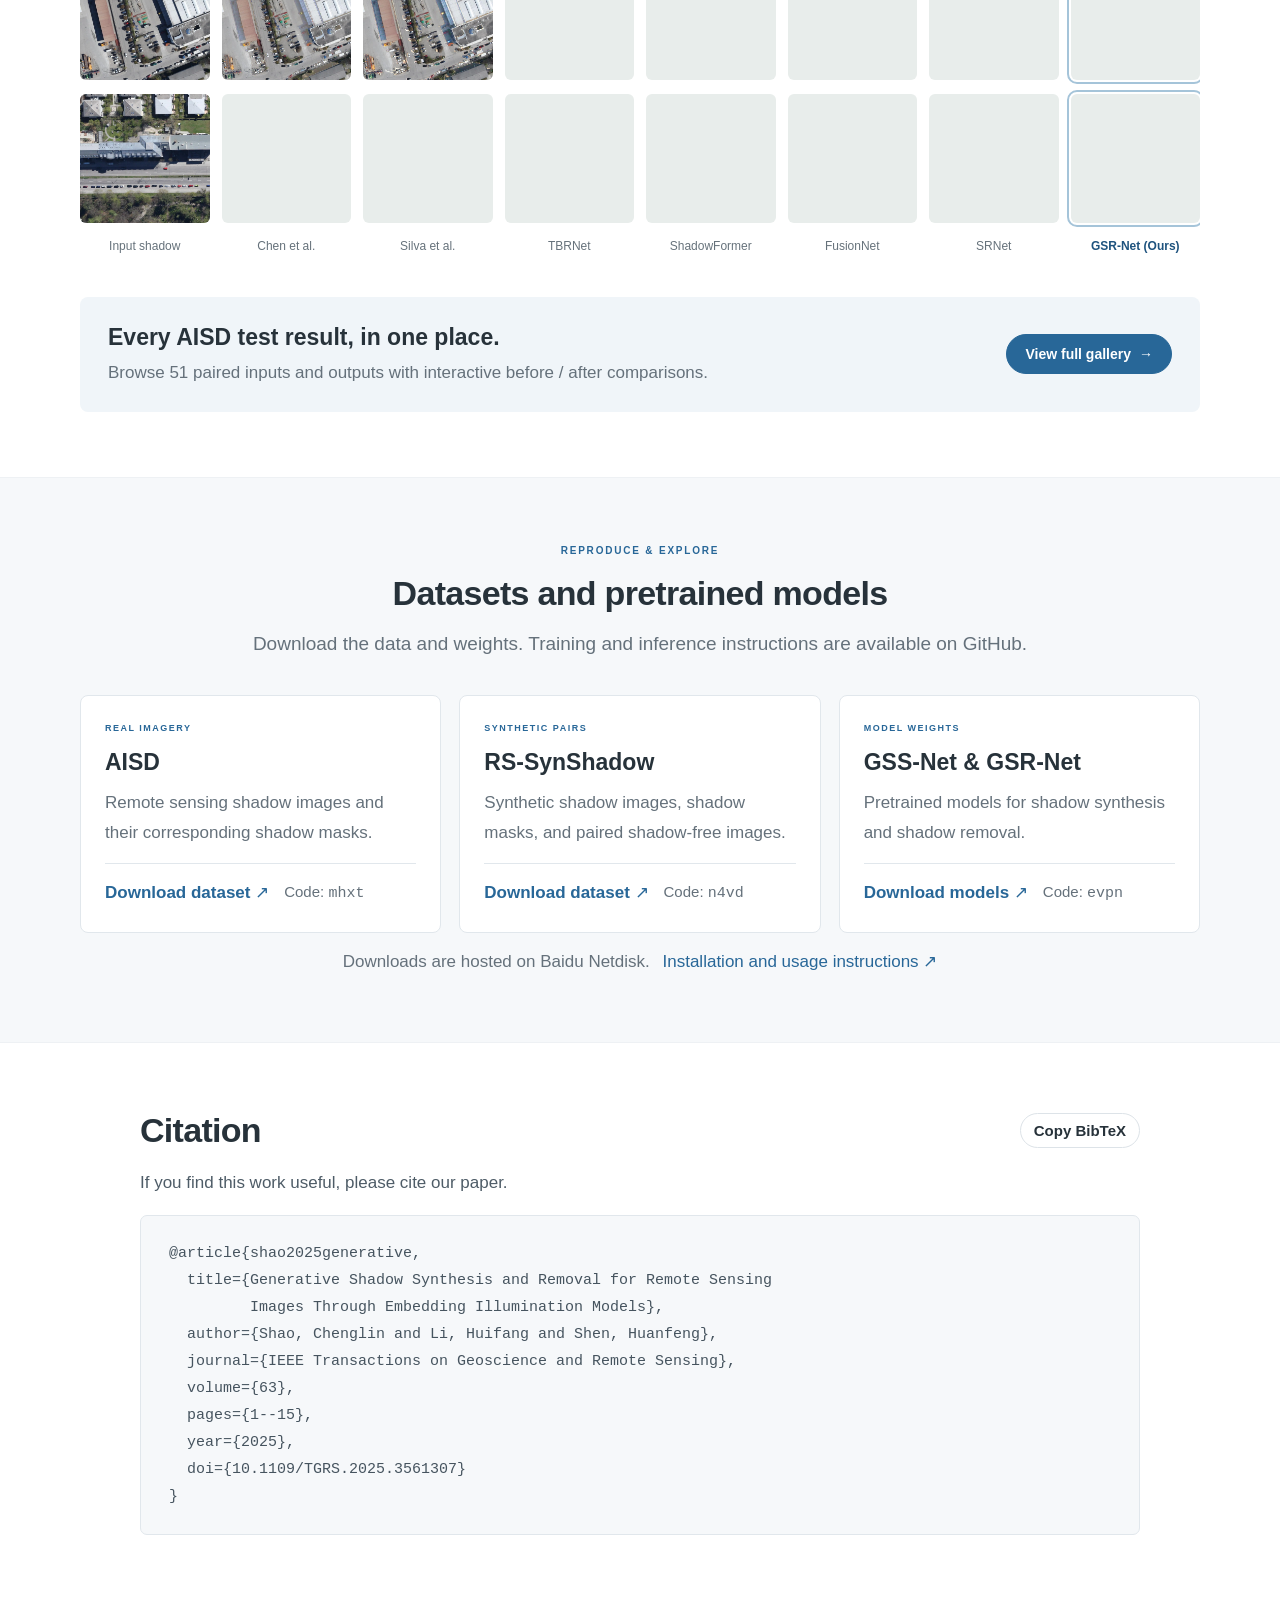
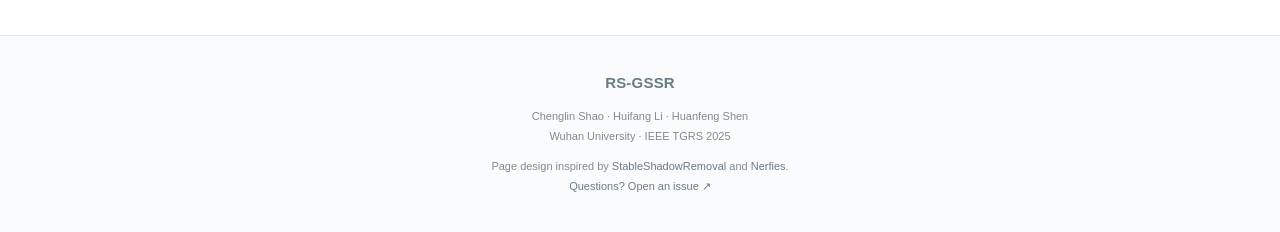
==== commit e61ace73: "Replace overlapping AISD showcase scenes with distinct examples" ====
--- a/docs/index.html
+++ b/docs/index.html
@@ -17,7 +17,7 @@
   <link rel="stylesheet" href="project-content.css?v=20261017-labels">
   <script src="data.js?v=20261017-512" defer></script>
   <script src="synthesis-data.js" defer></script>
-  <script src="removal-data.js" defer></script>
+  <script src="removal-data.js?v=20261017-new-scenes" defer></script>
   <script src="app.js?v=20261017-labels" defer></script>
 </head>
 <body class="project-page">
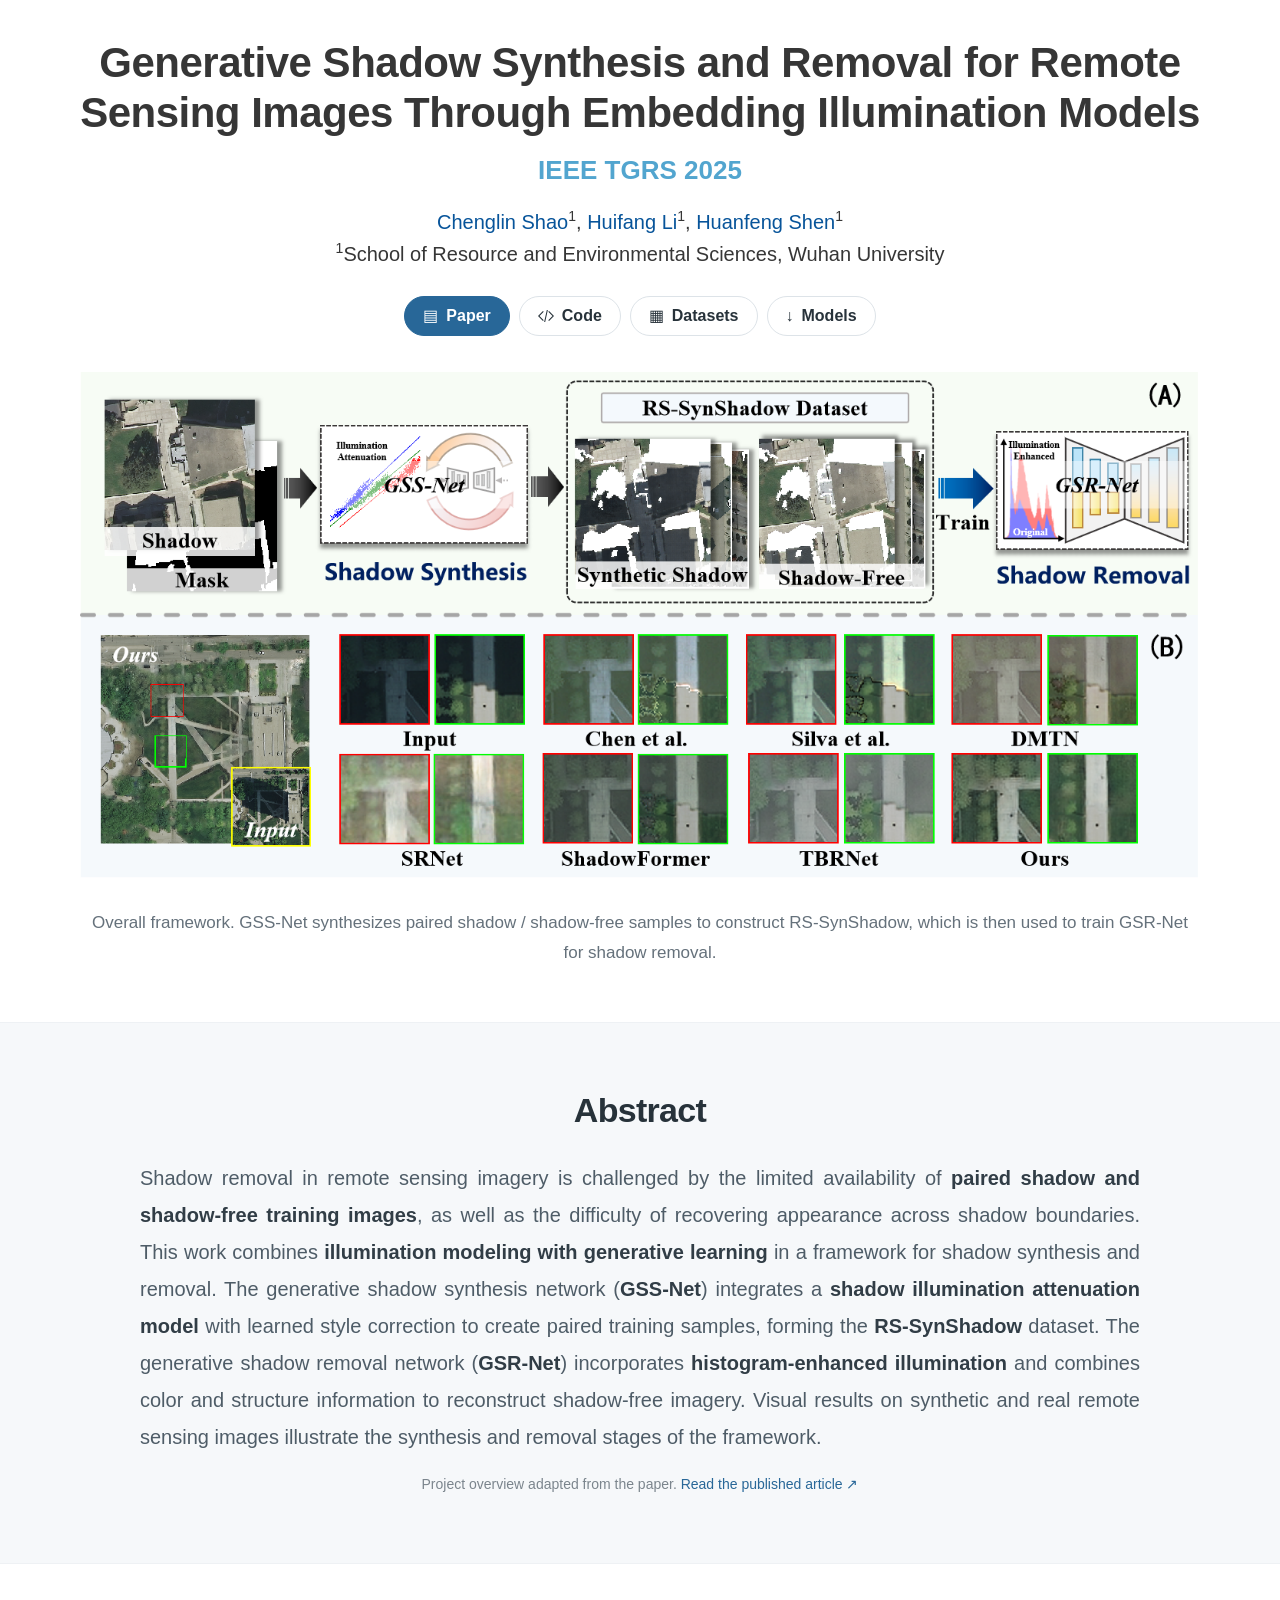
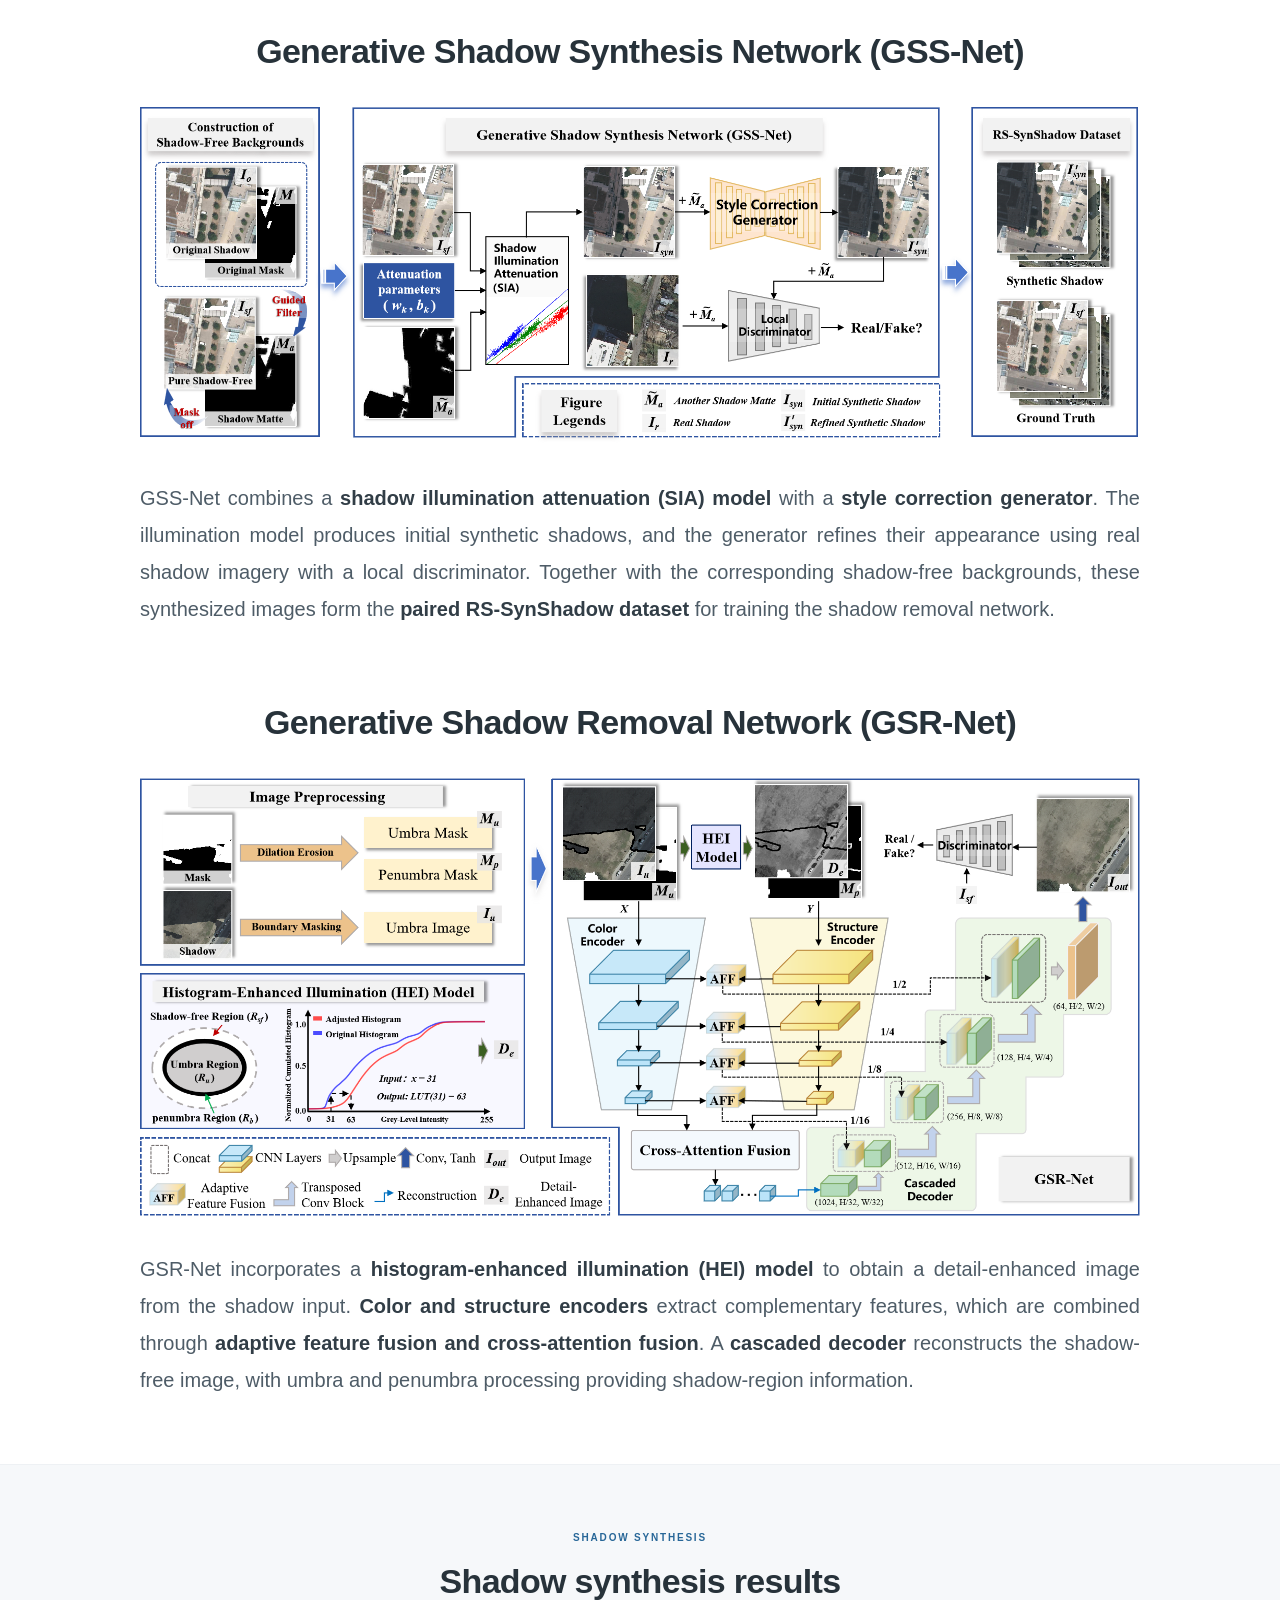
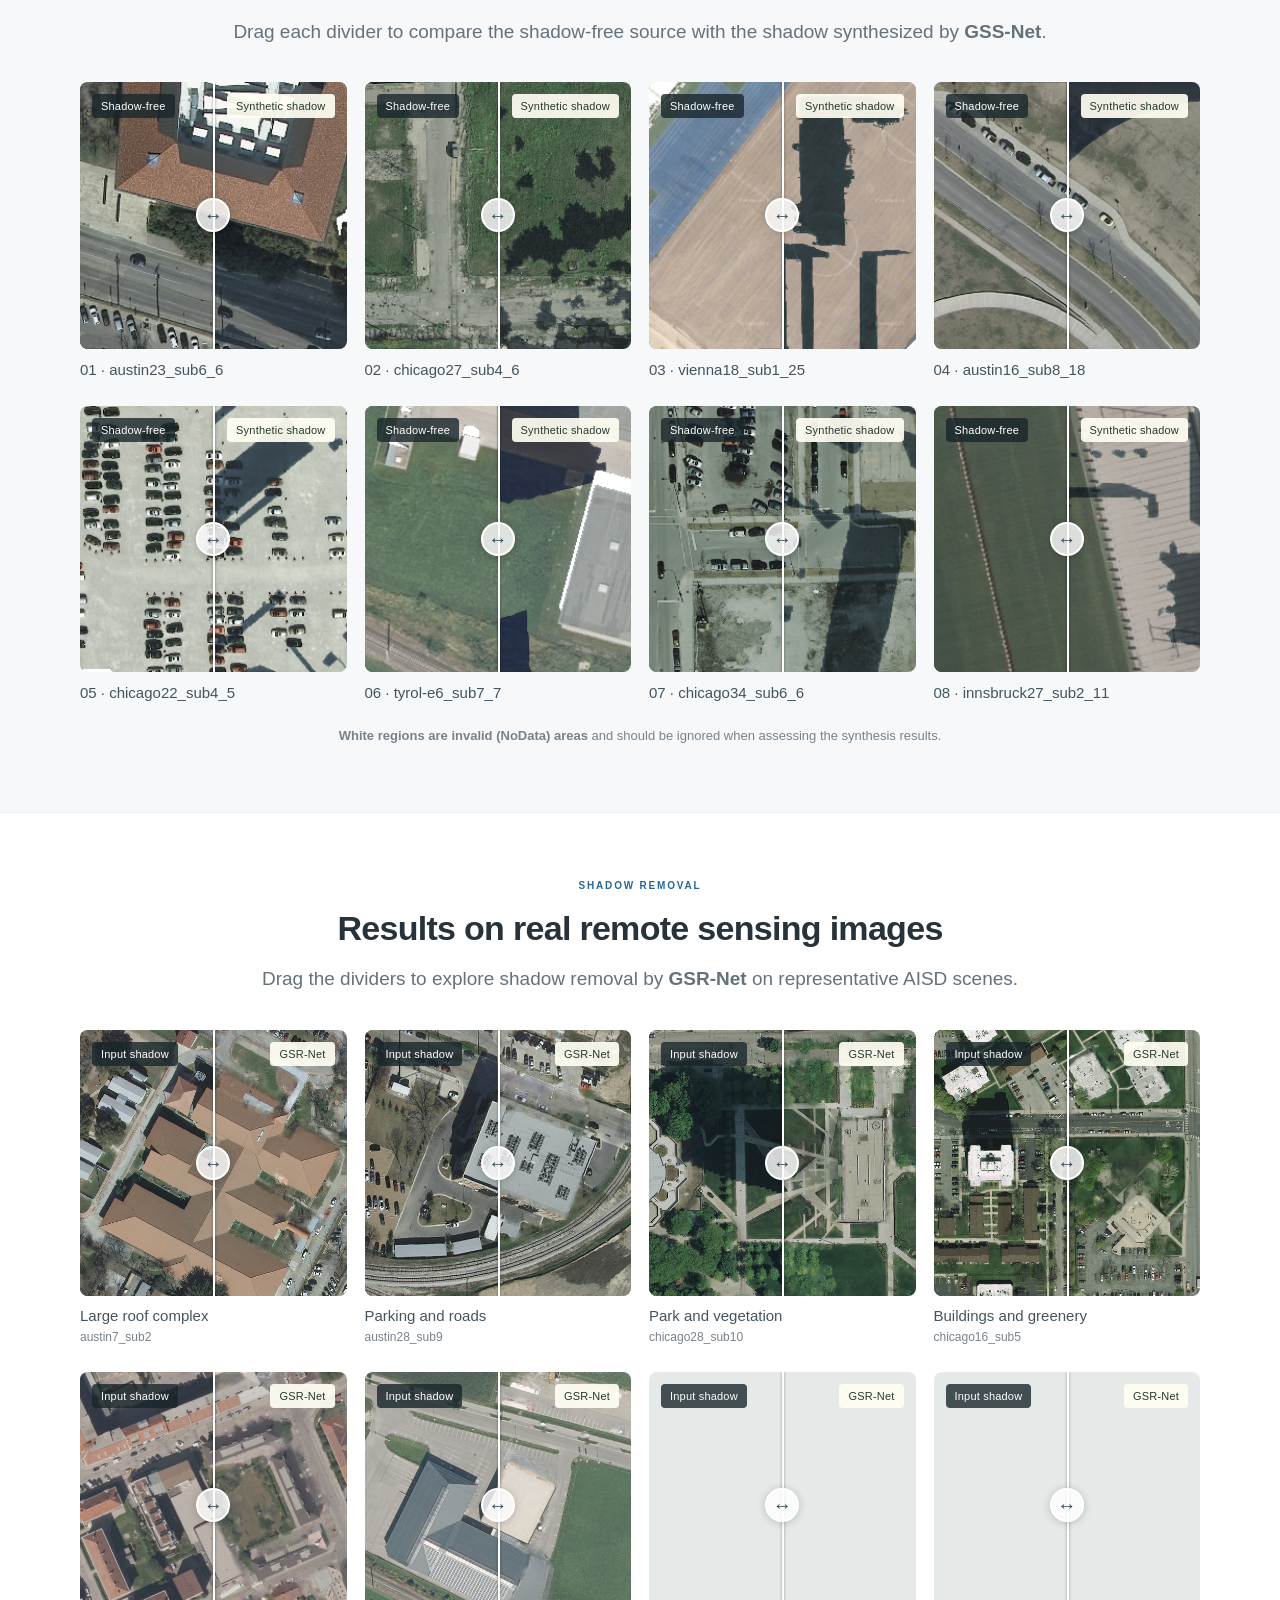
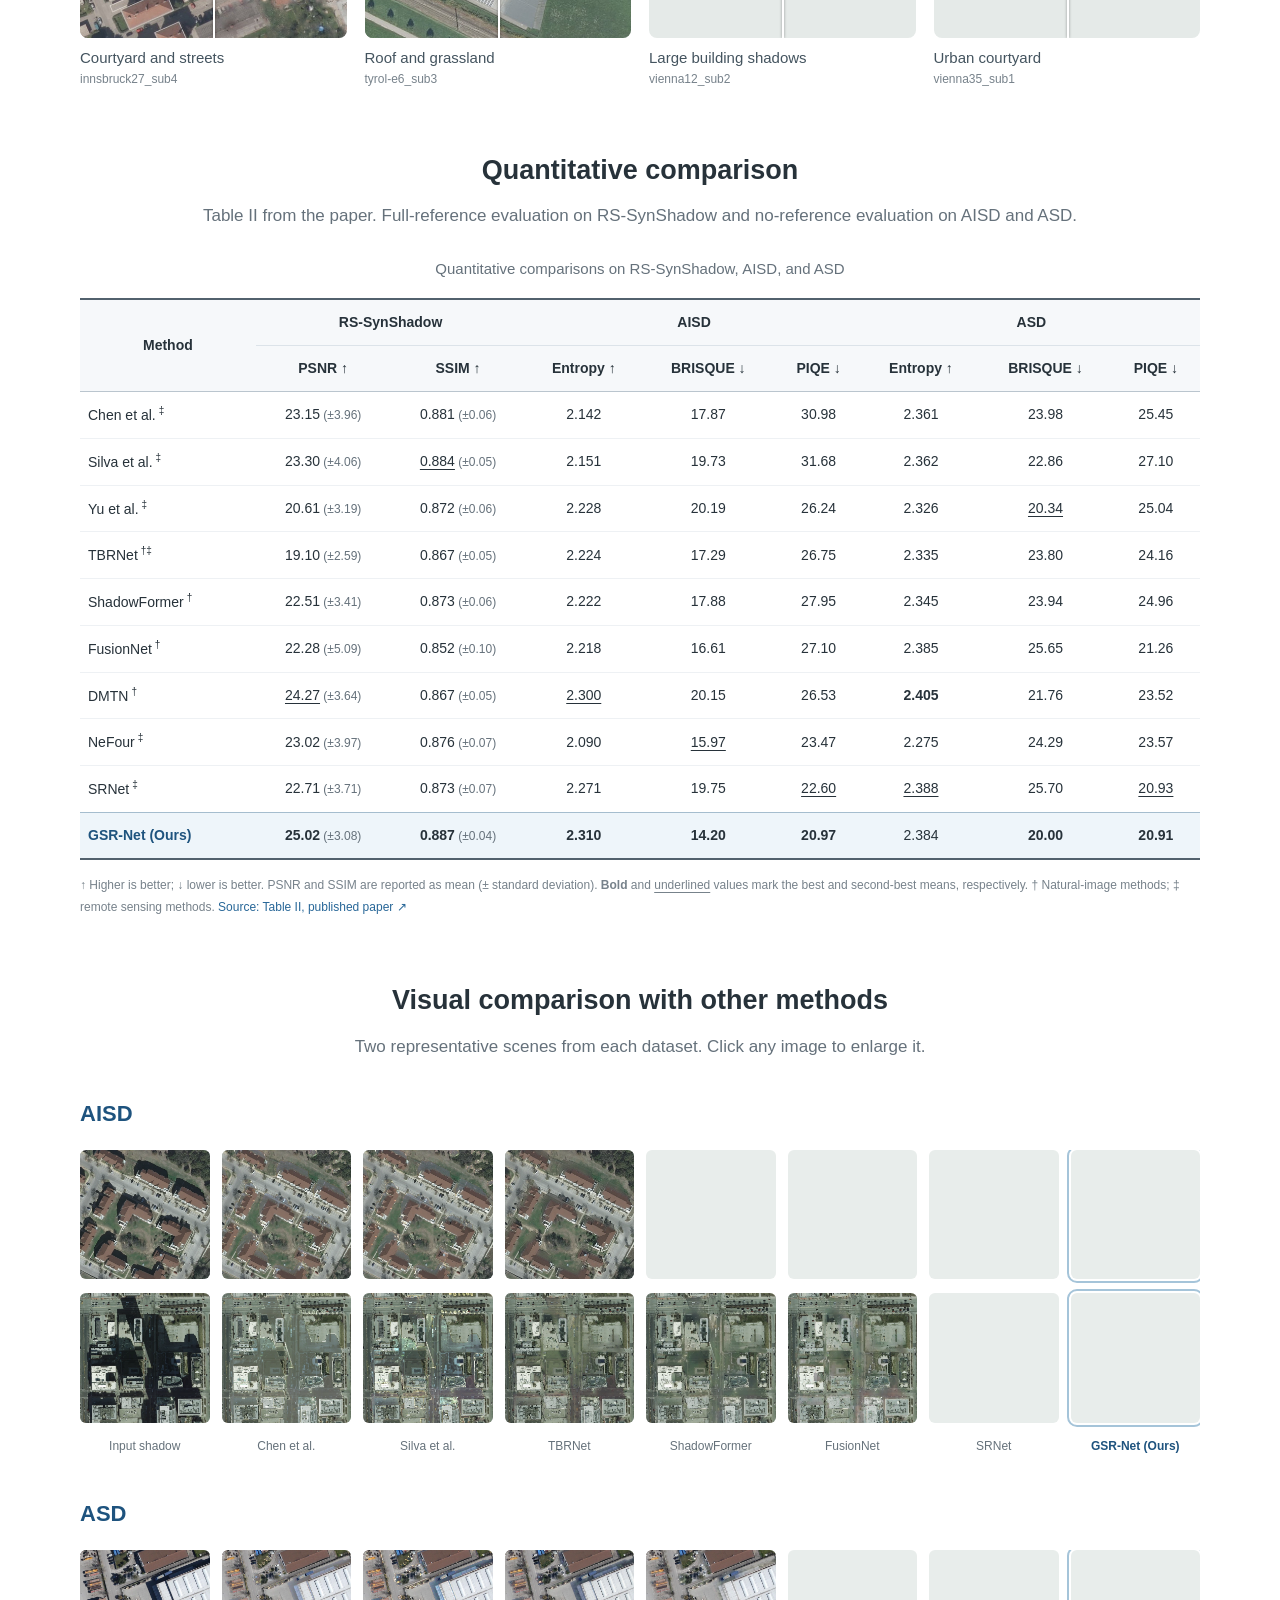
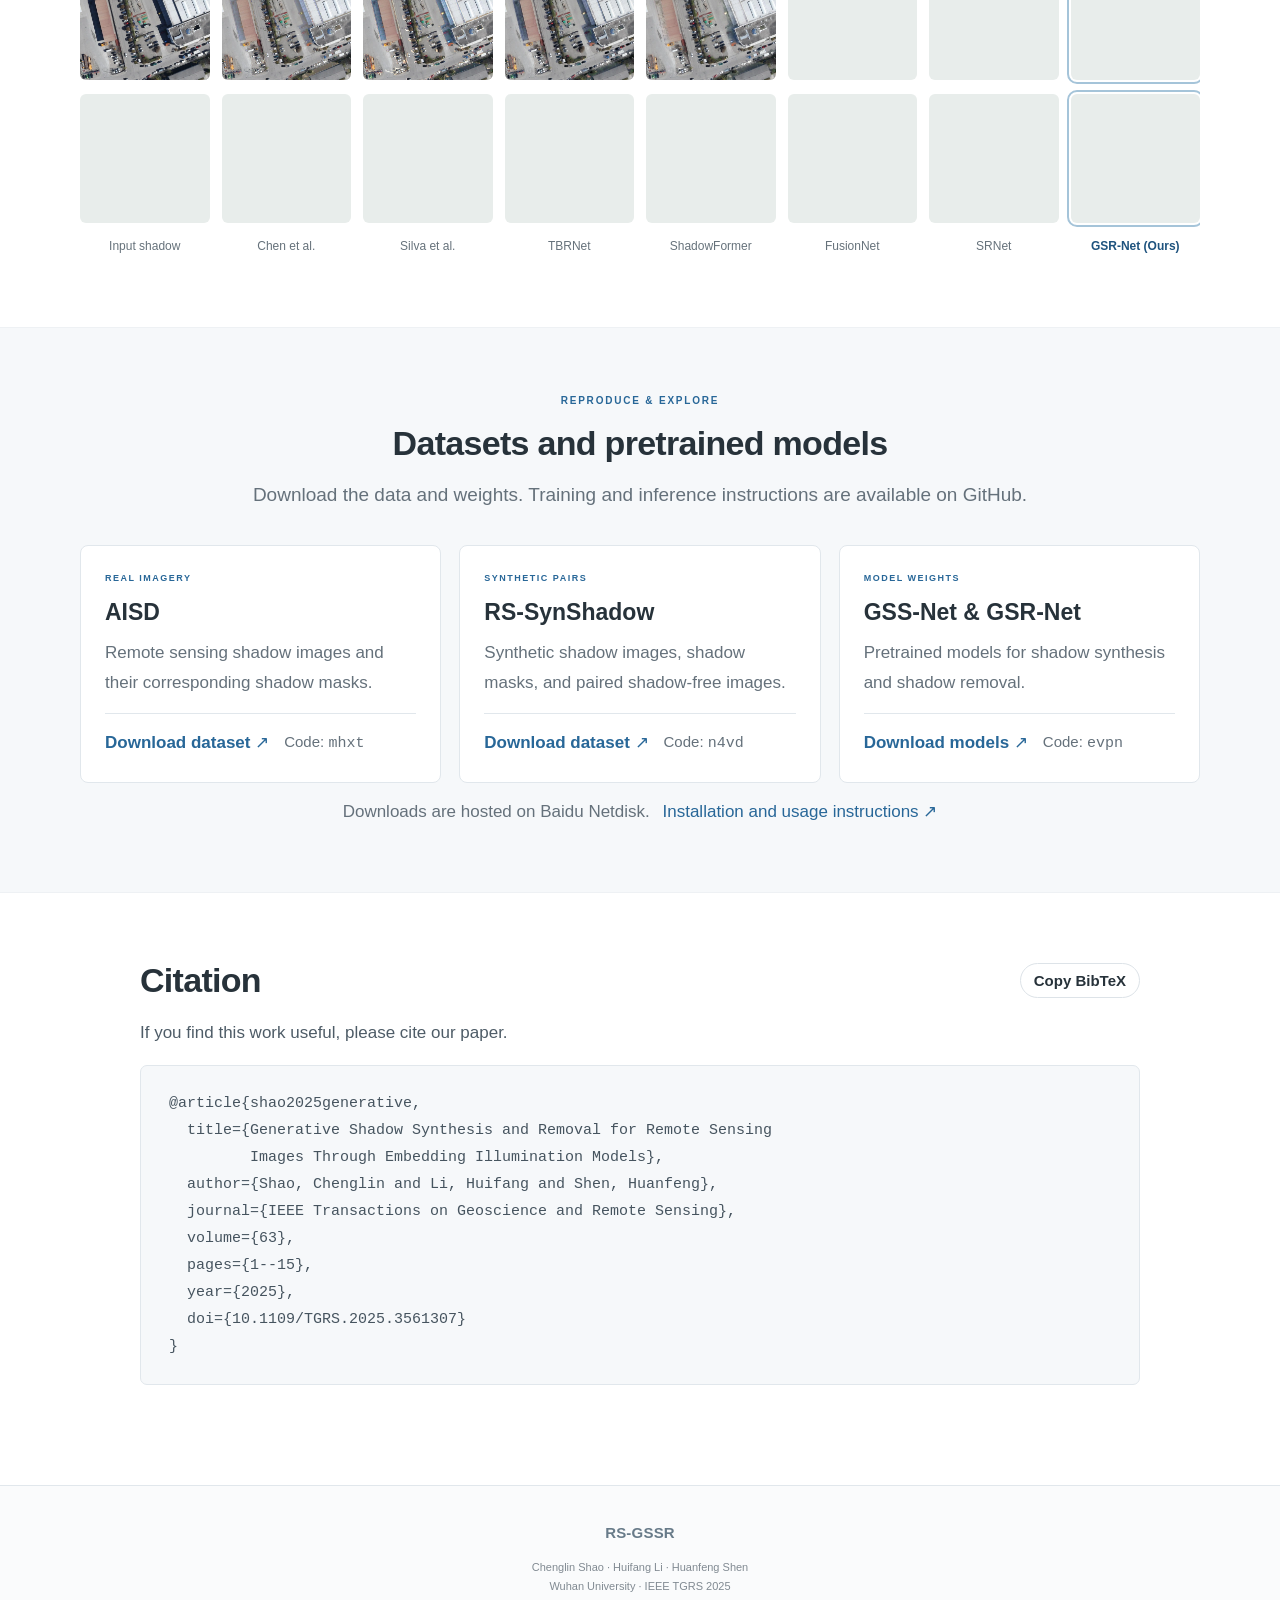
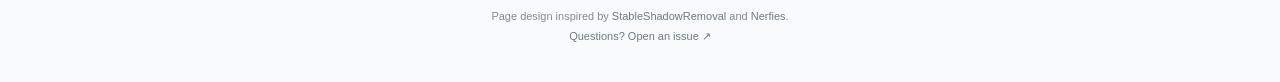
==== commit d03b761f: "Remove full AISD gallery callout from project homepage" ====
--- a/docs/index.html
+++ b/docs/index.html
@@ -79,7 +79,6 @@
       <section class="comparison-dataset" aria-labelledby="aisd-comparison-heading"><h4 id="aisd-comparison-heading">AISD</h4><div id="aisd-comparison-rows" class="method-comparison-scroll" role="region" aria-label="Two AISD scenes compared across methods" tabindex="0"></div></section>
       <section class="comparison-dataset" aria-labelledby="asd-comparison-heading"><h4 id="asd-comparison-heading">ASD</h4><div id="asd-comparison-rows" class="method-comparison-scroll" role="region" aria-label="Two ASD scenes compared across methods" tabindex="0"></div></section>
     </div>
-    <div class="gallery-callout"><div><h3>Every AISD test result, in one place.</h3><p>Browse 51 paired inputs and outputs with interactive before / after comparisons.</p></div><a class="button primary" href="gallery.html">View full gallery <span aria-hidden="true">→</span></a></div>
   </section>
 
   <section id="resources" class="section muted-section"><div class="container">
